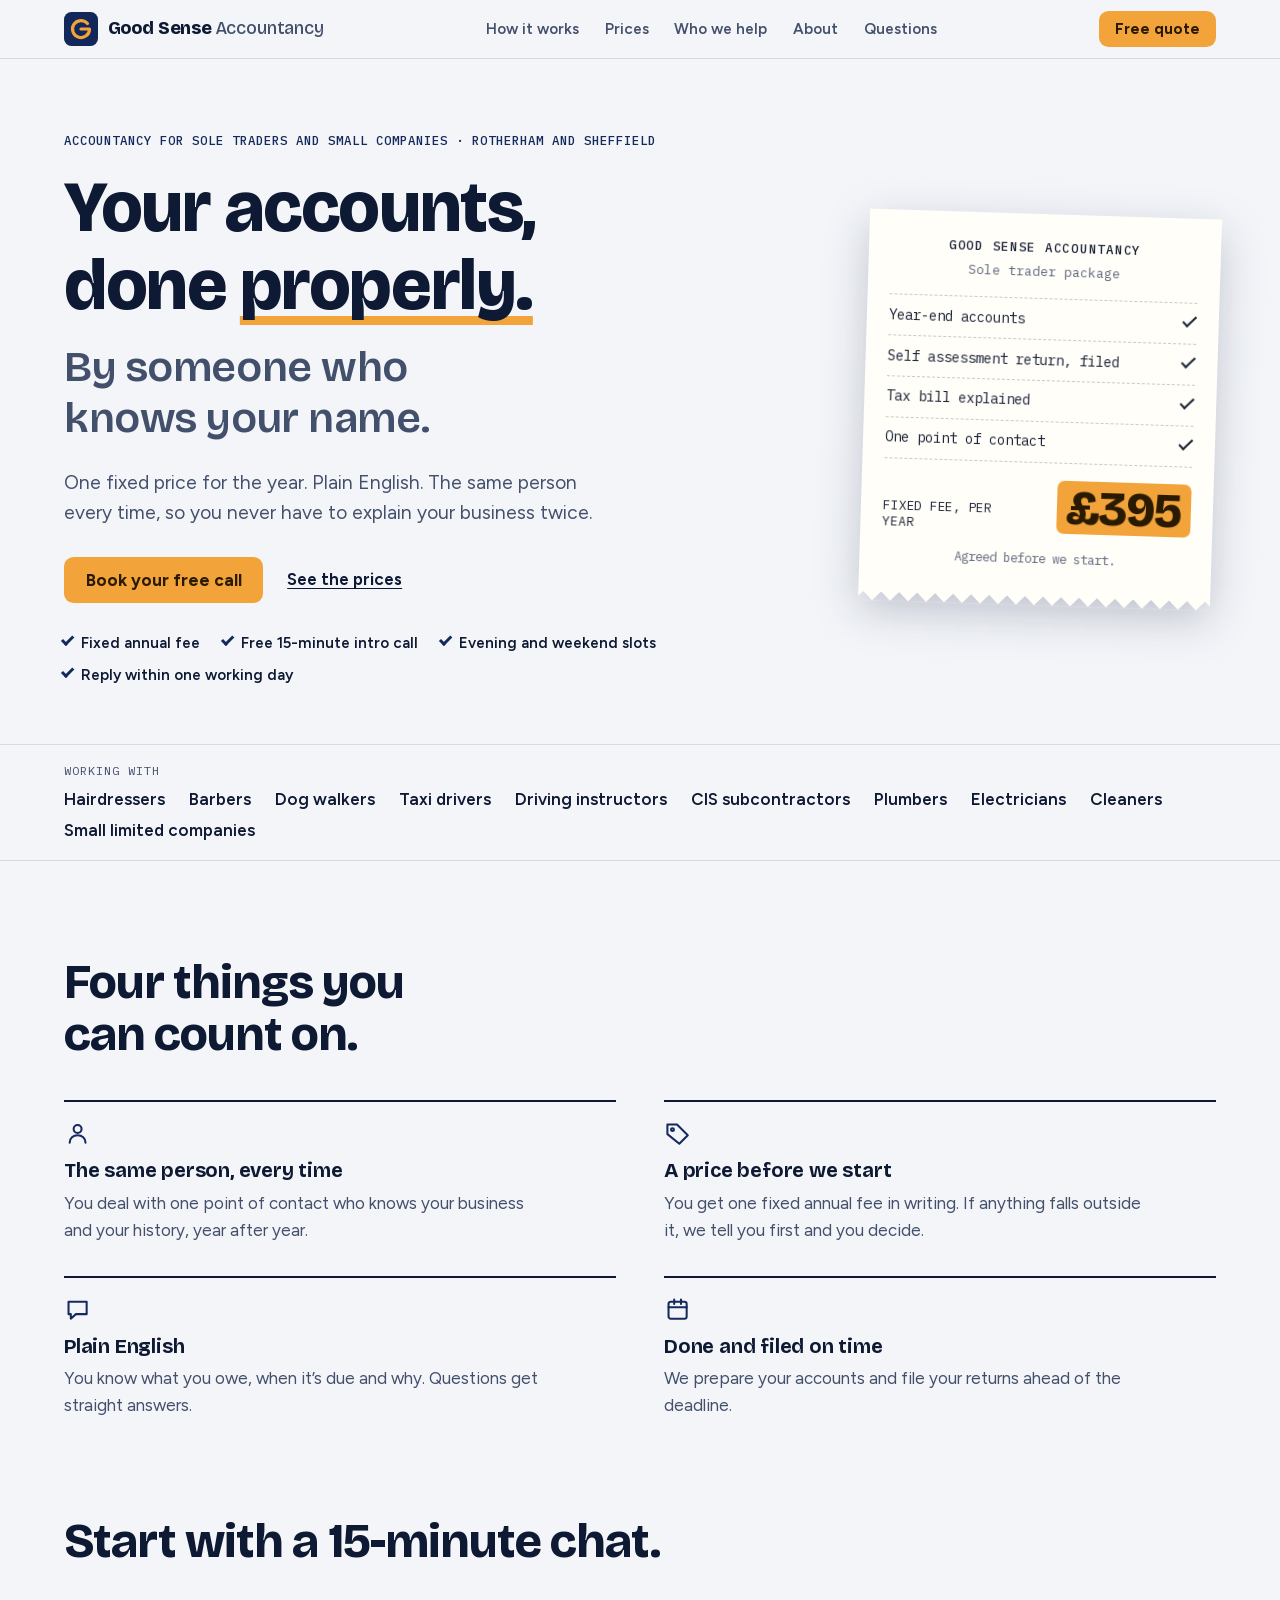
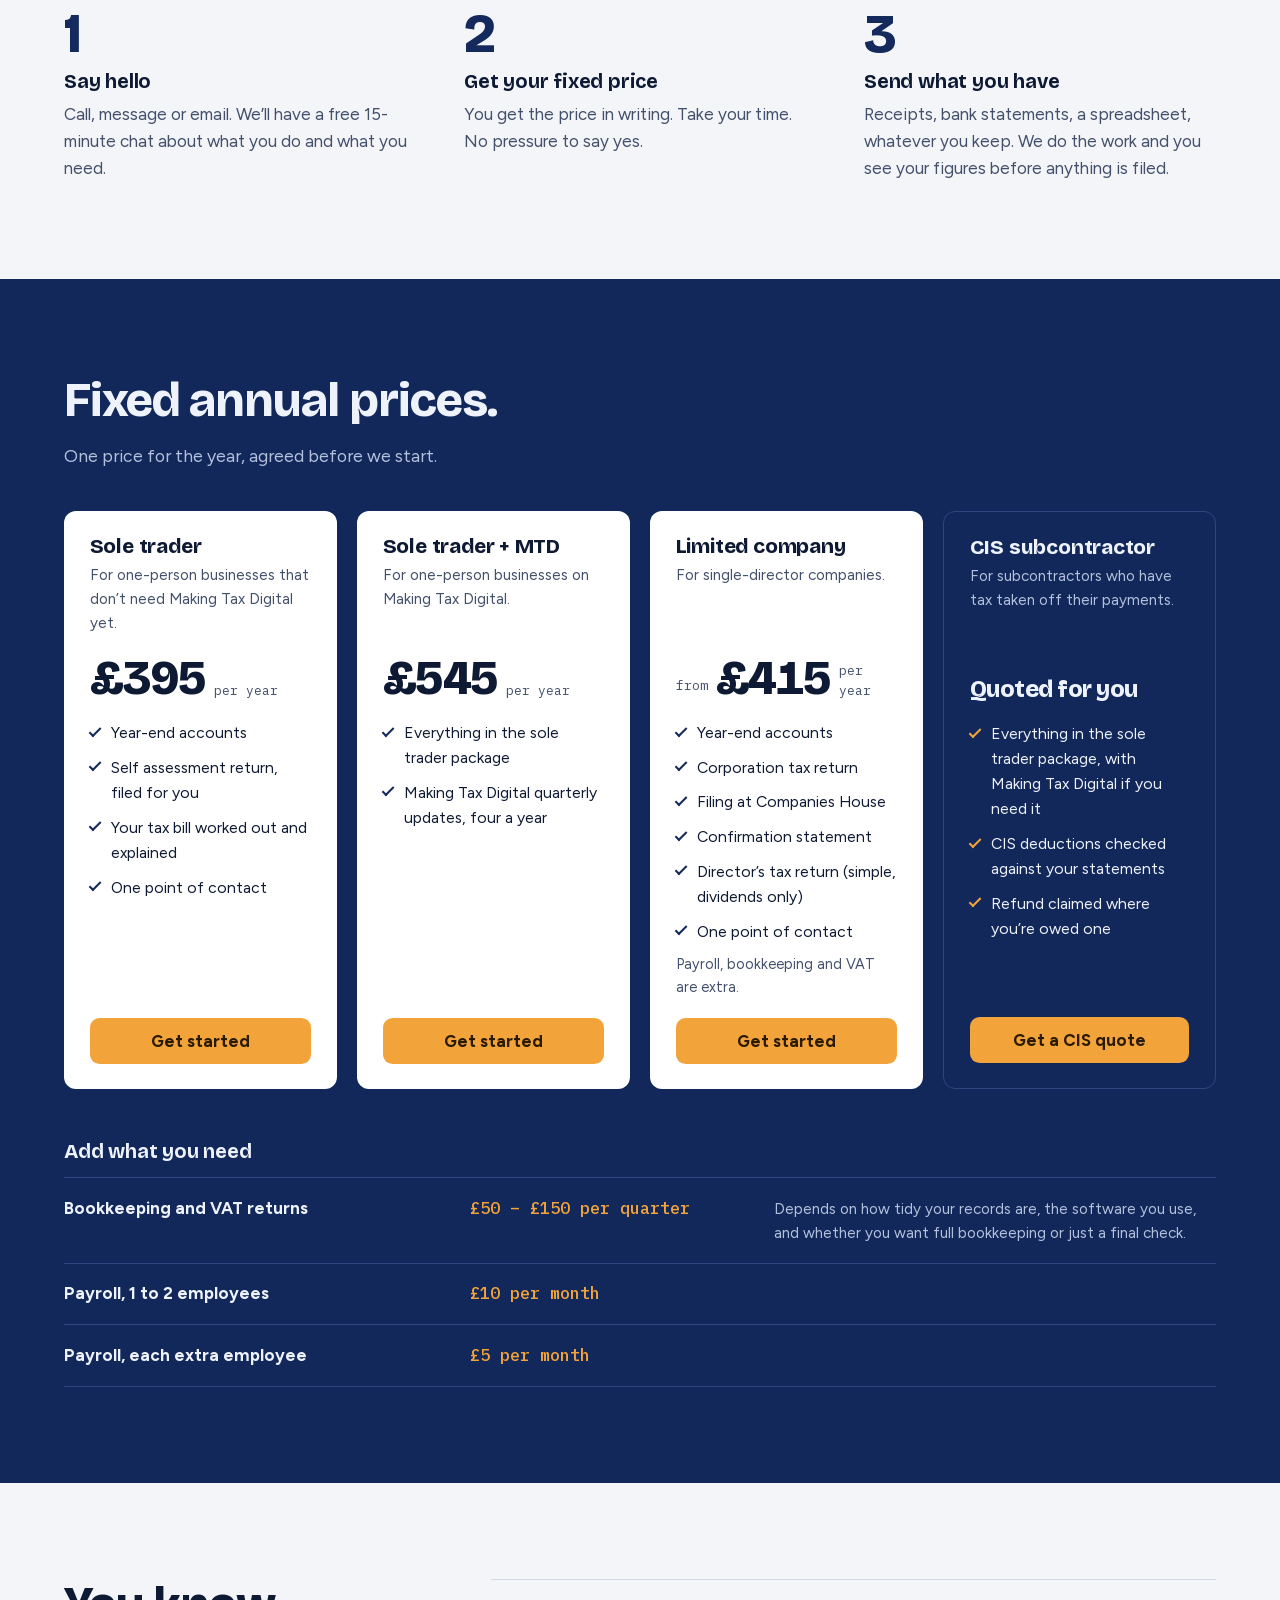
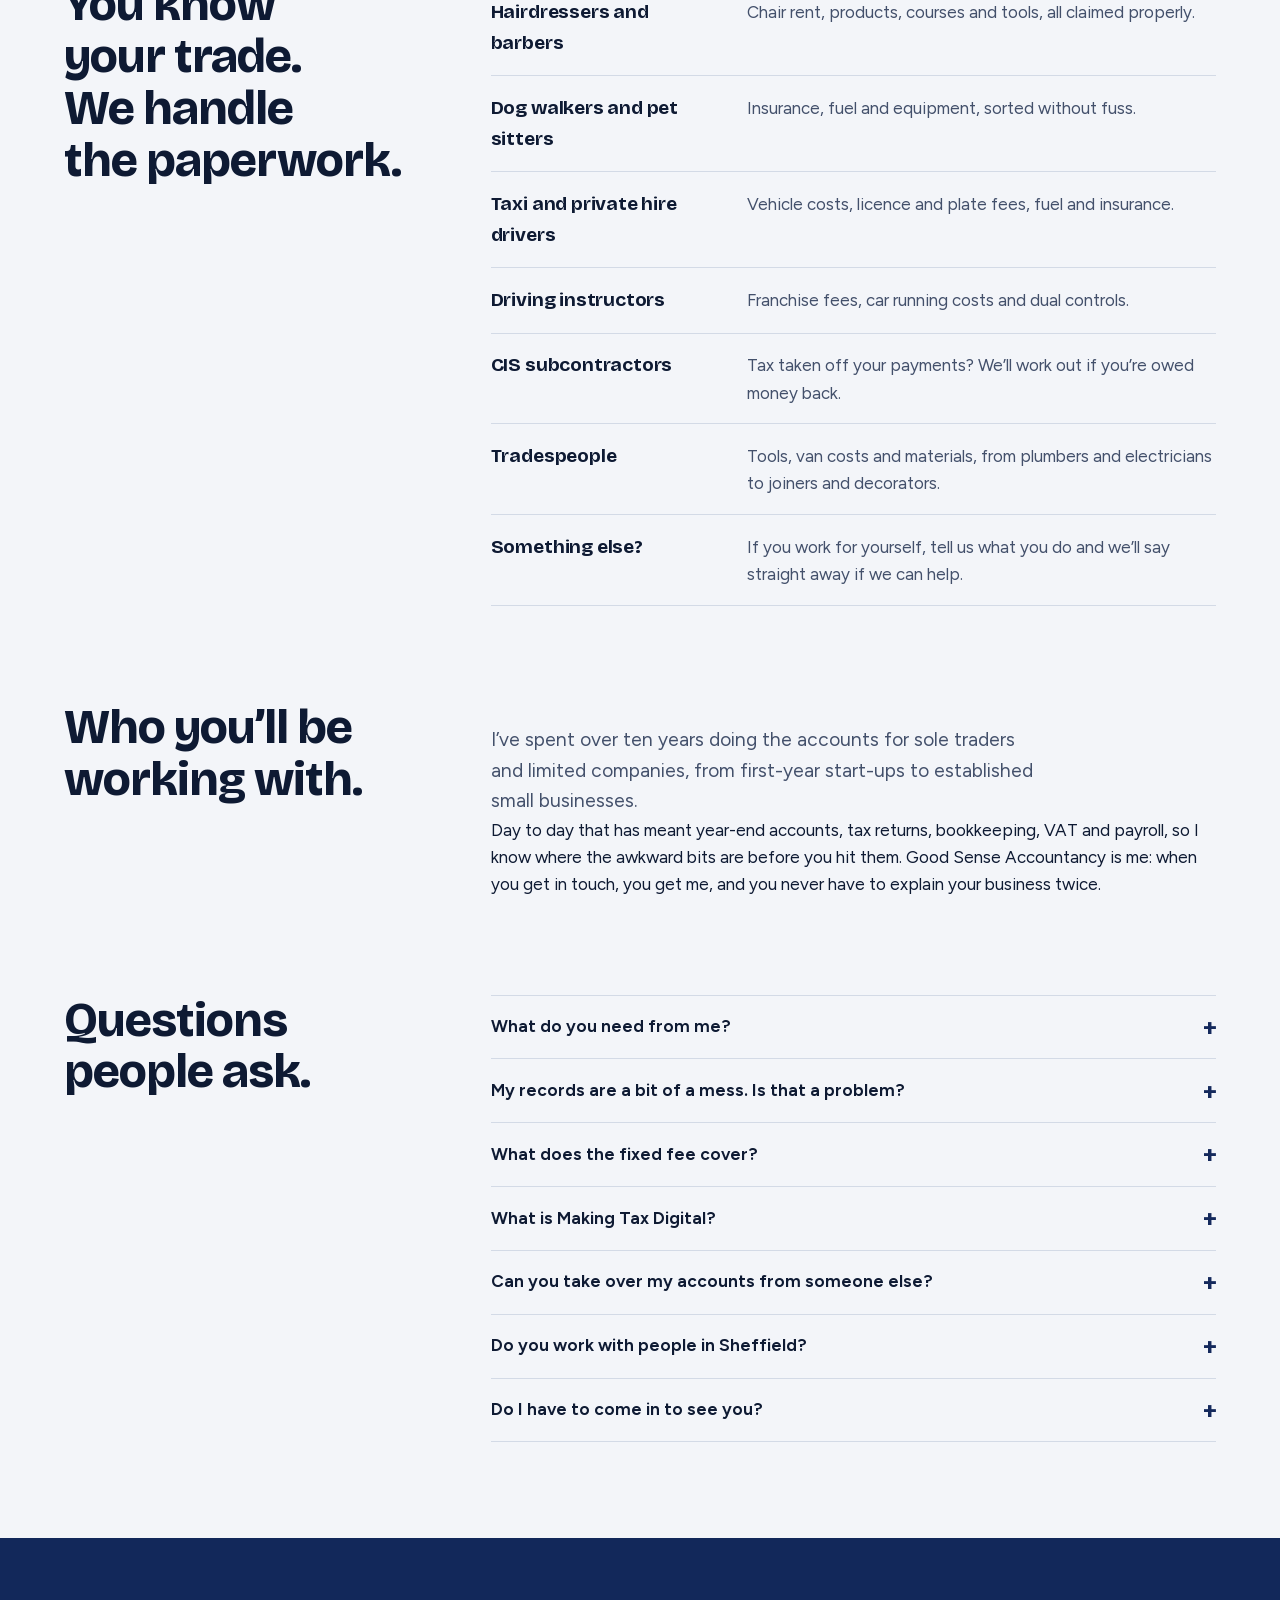
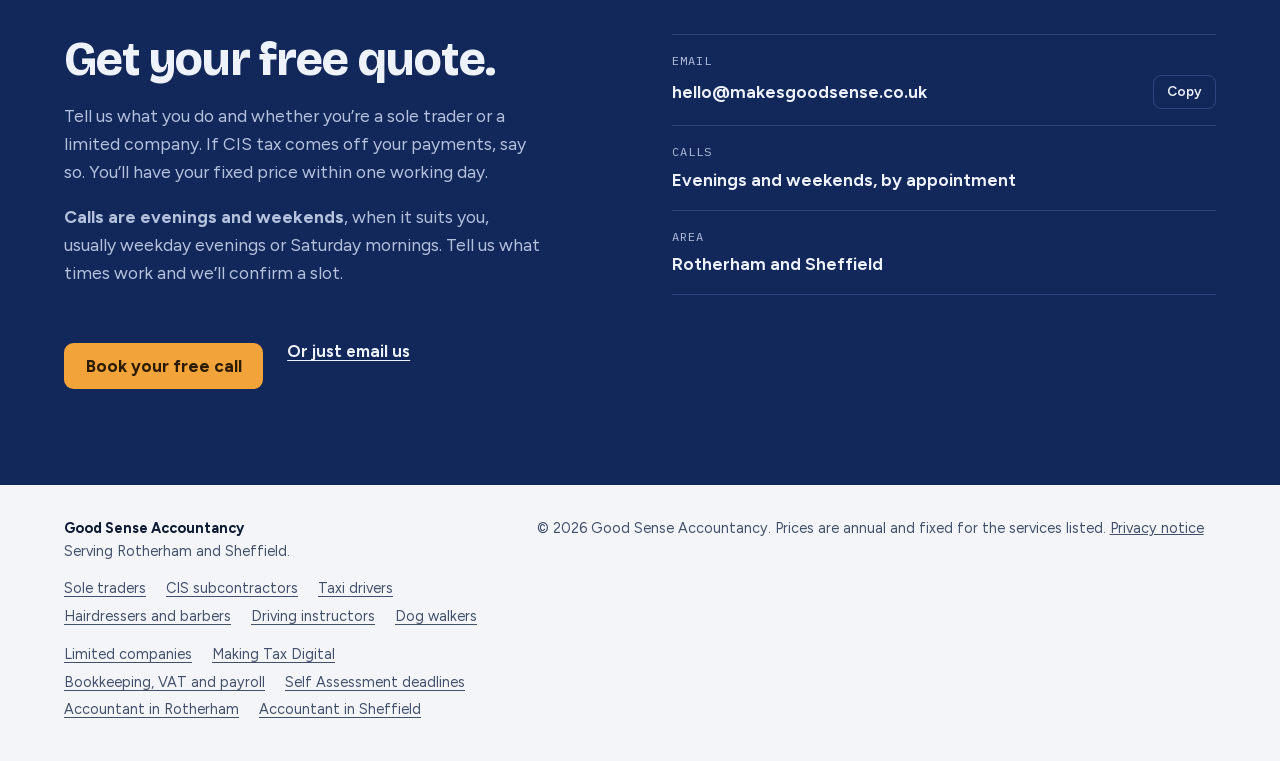
==== index.html @ 2758d502 "Add booking call to-action and marketing plan Co-Authored-By: Claude Sonnet 5.5 <noreply@anthropic.c" ====
<!doctype html>
<html lang="en-GB">
<head>
<meta charset="utf-8">
<meta name="viewport" content="width=device-width, initial-scale=1">
<title>Good Sense Accountancy | Accountants in Rotherham and Sheffield</title>
<meta name="description" content="Fixed-price accounts and tax returns for sole traders, CIS subcontractors and small companies in Rotherham and Sheffield. Sole trader from £395 a year.">
<link rel="canonical" href="https://makesgoodsense.co.uk/">
<meta property="og:type" content="website">
<meta property="og:locale" content="en_GB">
<meta property="og:site_name" content="Good Sense Accountancy">
<meta property="og:title" content="Good Sense Accountancy | Accountants in Rotherham and Sheffield">
<meta property="og:description" content="Fixed-price accounts and tax returns for sole traders, CIS subcontractors and small companies in Rotherham and Sheffield. Sole trader from £395 a year.">
<meta property="og:url" content="https://makesgoodsense.co.uk/">
<meta property="og:image" content="https://makesgoodsense.co.uk/og.png">
<meta property="og:image:width" content="1200">
<meta property="og:image:height" content="630">
<meta property="og:image:alt" content="Good Sense Accountancy, fixed-price accountants in Rotherham and Sheffield">
<meta name="twitter:card" content="summary_large_image">
<meta name="twitter:title" content="Good Sense Accountancy | Accountants in Rotherham and Sheffield">
<meta name="twitter:description" content="Fixed-price accounts and tax returns for sole traders, CIS subcontractors and small companies in Rotherham and Sheffield. Sole trader from £395 a year.">
<meta name="twitter:image" content="https://makesgoodsense.co.uk/og.png">
<link rel="icon" href="data:image/svg+xml,%3Csvg xmlns='http://www.w3.org/2000/svg' viewBox='0 0 32 32'%3E%3Crect width='32' height='32' rx='7' fill='%2312285A'/%3E%3Cpath d='M22.1 10.9A8 8 0 1 0 24 16H16' fill='none' stroke='%23F2A33A' stroke-width='3' stroke-linecap='round' stroke-linejoin='round'/%3E%3C/svg%3E">
<script type="application/ld+json">
{"@context": "https://schema.org", "@type": "AccountingService", "@id": "https://makesgoodsense.co.uk/#business", "name": "Good Sense Accountancy", "url": "https://makesgoodsense.co.uk/", "email": "hello@makesgoodsense.co.uk", "image": "https://makesgoodsense.co.uk/og.png", "priceRange": "From £395 a year", "description": "Fixed-price accounts and tax returns for sole traders, CIS subcontractors and small limited companies.", "address": {"@type": "PostalAddress", "addressLocality": "Rotherham", "addressRegion": "South Yorkshire", "addressCountry": "GB"}, "areaServed": [{"@type": "City", "name": "Rotherham"}, {"@type": "City", "name": "Sheffield"}, {"@type": "AdministrativeArea", "name": "South Yorkshire"}], "logo": "https://makesgoodsense.co.uk/og.png", "knowsAbout": ["Self assessment", "Sole trader accounts", "Construction Industry Scheme", "Making Tax Digital", "Limited company accounts", "VAT returns", "Payroll"], "hasOfferCatalog": {"@type": "OfferCatalog", "name": "Fixed annual prices", "itemListElement": [{"@type": "Offer", "name": "Sole trader accounts and tax return", "price": "395", "priceCurrency": "GBP", "priceSpecification": {"@type": "UnitPriceSpecification", "price": "395", "priceCurrency": "GBP", "unitText": "YEAR"}}, {"@type": "Offer", "name": "Sole trader with Making Tax Digital", "price": "545", "priceCurrency": "GBP", "priceSpecification": {"@type": "UnitPriceSpecification", "price": "545", "priceCurrency": "GBP", "unitText": "YEAR"}}, {"@type": "Offer", "name": "Limited company accounts (from)", "price": "415", "priceCurrency": "GBP", "priceSpecification": {"@type": "UnitPriceSpecification", "price": "415", "priceCurrency": "GBP", "unitText": "YEAR"}}]}}
</script>
<script type="application/ld+json">
{"@context": "https://schema.org", "@type": "WebSite", "@id": "https://makesgoodsense.co.uk/#website", "url": "https://makesgoodsense.co.uk/", "name": "Good Sense Accountancy", "inLanguage": "en-GB", "publisher": {"@id": "https://makesgoodsense.co.uk/#business"}}
</script>
<script type="application/ld+json">
{"@context": "https://schema.org", "@type": "FAQPage", "mainEntity": [{"@type": "Question", "name": "What do you need from me?", "acceptedAnswer": {"@type": "Answer", "text": "Your bank statements, your sales records (invoices, takings or a spreadsheet) and your receipts. If you’ve had accounts done before, last year’s figures help. Not sure what counts? Ask and we’ll tell you."}}, {"@type": "Question", "name": "My records are a bit of a mess. Is that a problem?", "acceptedAnswer": {"@type": "Answer", "text": "Tell us up front and we’ll say what’s needed. If tidying up goes beyond your fixed fee, we agree the cost with you before we start."}}, {"@type": "Question", "name": "What does the fixed fee cover?", "acceptedAnswer": {"@type": "Answer", "text": "Everything listed in your package. If you want something extra, such as bookkeeping, VAT returns or payroll, we quote it separately and you say yes or no first."}}, {"@type": "Question", "name": "What is Making Tax Digital?", "acceptedAnswer": {"@type": "Answer", "text": "It means sending HMRC short updates every quarter instead of one return a year. It applies to self-employed and rental income over £50,000 from April 2026, over £30,000 from April 2027 and over £20,000 from April 2028. If it applies to you, choose the sole trader + MTD package. Not sure? Ask and we’ll check."}}, {"@type": "Question", "name": "Can you take over my accounts from someone else?", "acceptedAnswer": {"@type": "Answer", "text": "Yes. We’ll tell you what we need to pick up where things were left."}}, {"@type": "Question", "name": "Do you work with people in Sheffield?", "acceptedAnswer": {"@type": "Answer", "text": "Yes. We’re based in Rotherham and work with clients in Sheffield and across South Yorkshire. Most things are done by phone, WhatsApp or email, so where you live makes no difference to the price."}}, {"@type": "Question", "name": "Do I have to come in to see you?", "acceptedAnswer": {"@type": "Answer", "text": "No. Most things can be done by phone, WhatsApp or email. If you’d rather meet in person, just ask."}}]}
</script>
<link rel="preload" href="fonts/bricolage-grotesque.woff" as="font" type="font/woff" crossorigin>
<link rel="preload" href="fonts/figtree.woff" as="font" type="font/woff" crossorigin>
<link rel="stylesheet" href="styles.css">
</head>
<body>
<header class="site-head">
  <div class="wrap site-head__in">
    <a class="brand" href="#top" aria-label="Good Sense Accountancy, back to top">
      <svg width="34" height="34" viewBox="0 0 32 32" aria-hidden="true"><rect class="logo-bg" width="32" height="32" rx="7"/><path class="logo-g" d="M22.1 10.9A8 8 0 1 0 24 16H16"/></svg>
      <b>Good Sense <span>Accountancy</span></b>
    </a>
    <nav class="nav" aria-label="Main">
      <a href="#how">How it works</a>
      <a href="#prices">Prices</a>
      <a href="#who">Who we help</a>
      <a href="#about">About</a>
      <a href="#faq">Questions</a>
    </nav>
    <a class="btn btn--sm" href="#quote">Free quote</a>
  </div>
</header>

<main id="top">
  <section class="wrap hero">
    <div>
      <p class="eyebrow">Accountancy for sole traders and small companies &middot; Rotherham and Sheffield</p>
      <h1>Your accounts, done <span class="hl">properly.</span> <span class="sub">By someone who knows your name.</span></h1>
      <p class="lede">One fixed price for the year. Plain English. The same person every time, so you never have to explain your business twice.</p>
      <div class="cta-row">
        <a class="btn" href="#quote">Book your free call</a>
        <a class="btn-link" href="#prices">See the prices</a>
      </div>
      <ul class="proof">
        <li>Fixed annual fee</li>
        <li>Free 15-minute intro call</li>
        <li>Evening and weekend slots</li>
        <li>Reply within one working day</li>
      </ul>
    </div>

    <aside class="receipt-wrap" aria-label="Example: the sole trader package">
      <div class="receipt">
        <p class="receipt__brand">Good Sense Accountancy</p>
        <p class="receipt__kind">Sole trader package</p>
        <ul class="receipt__lines">
          <li><span>Year-end accounts</span><i class="tick" aria-hidden="true"></i></li>
          <li><span>Self assessment return, filed</span><i class="tick" aria-hidden="true"></i></li>
          <li><span>Tax bill explained</span><i class="tick" aria-hidden="true"></i></li>
          <li><span>One point of contact</span><i class="tick" aria-hidden="true"></i></li>
        </ul>
        <div class="receipt__total"><span>Fixed fee, per year</span><strong>&pound;395</strong></div>
        <p class="receipt__foot">Agreed before we start.</p>
      </div>
    </aside>
  </section>

  <div class="trades">
    <div class="wrap trades__in">
      <span class="trades__label">Working with</span>
      <ul>
        <li><a href="hairdresser-barber-accountant.html">Hairdressers</a></li>
        <li><a href="hairdresser-barber-accountant.html">Barbers</a></li>
        <li><a href="dog-walker-accountant.html">Dog walkers</a></li>
        <li><a href="taxi-driver-accountant.html">Taxi drivers</a></li>
        <li><a href="driving-instructor-accountant.html">Driving instructors</a></li>
        <li><a href="cis-accountant.html">CIS subcontractors</a></li>
        <li><a href="cis-accountant.html">Plumbers</a></li>
        <li><a href="cis-accountant.html">Electricians</a></li>
        <li><a href="sole-trader-accountant.html">Cleaners</a></li>
        <li>Small limited companies</li>
      </ul>
    </div>
  </div>

  <section class="sec wrap" id="why">
    <div class="sec__head"><h2>Four things you can count on.</h2></div>
    <div class="benefits">
      <article class="benefit">
        <svg viewBox="0 0 24 24" aria-hidden="true"><circle cx="12" cy="8" r="3.5"/><path d="M5 20c0-3.9 3.1-6.5 7-6.5s7 2.6 7 6.5"/></svg>
        <h3>The same person, every time</h3>
        <p>You deal with one point of contact who knows your business and your history, year after year.</p>
      </article>
      <article class="benefit">
        <svg viewBox="0 0 24 24" aria-hidden="true"><path d="M3 12.5V4h8.5L21 13.5 13.5 21 3 12.5z"/><circle cx="7.5" cy="8.5" r="1.3"/></svg>
        <h3>A price before we start</h3>
        <p>You get one fixed annual fee in writing. If anything falls outside it, we tell you first and you decide.</p>
      </article>
      <article class="benefit">
        <svg viewBox="0 0 24 24" aria-hidden="true"><path d="M4 5h16v11h-9.5L6 20v-4H4z"/></svg>
        <h3>Plain English</h3>
        <p>You know what you owe, when it&rsquo;s due and why. Questions get straight answers.</p>
      </article>
      <article class="benefit">
        <svg viewBox="0 0 24 24" aria-hidden="true"><rect x="4" y="5" width="16" height="15" rx="2"/><path d="M4 10h16M9 3v4M15 3v4"/></svg>
        <h3>Done and filed on time</h3>
        <p>We prepare your accounts and file your returns ahead of the deadline.</p>
      </article>
    </div>
  </section>

  <section class="sec sec--tight wrap" id="how">
    <div class="sec__head"><h2>Start with a 15-minute chat.</h2></div>
    <ol class="steps">
      <li class="step">
        <span class="step__n">1</span>
        <h3>Say hello</h3>
        <p>Call, message or email. We&rsquo;ll have a free 15-minute chat about what you do and what you need.</p>
      </li>
      <li class="step">
        <span class="step__n">2</span>
        <h3>Get your fixed price</h3>
        <p>You get the price in writing. Take your time. No pressure to say yes.</p>
      </li>
      <li class="step">
        <span class="step__n">3</span>
        <h3>Send what you have</h3>
        <p>Receipts, bank statements, a spreadsheet, whatever you keep. We do the work and you see your figures before anything is filed.</p>
      </li>
    </ol>
  </section>

  <section class="band" id="prices">
    <div class="sec wrap">
      <div class="sec__head">
        <h2>Fixed annual prices.</h2>
        <p>One price for the year, agreed before we start.</p>
      </div>
      <div class="plans">
        <article class="plan">
          <div class="plan__head">
            <h3 class="plan__name">Sole trader</h3>
            <p class="plan__who">For one-person businesses that don&rsquo;t need Making Tax Digital yet.</p>
          </div>
          <p class="plan__price"><span class="plan__amt">&pound;395</span><span class="plan__per">per year</span></p>
          <ul class="plan__list">
            <li>Year-end accounts</li>
            <li>Self assessment return, filed for you</li>
            <li>Your tax bill worked out and explained</li>
            <li>One point of contact</li>
          </ul>
          <a class="btn" href="#quote">Get started</a>
        </article>

        <article class="plan">
          <div class="plan__head">
            <h3 class="plan__name">Sole trader + MTD</h3>
            <p class="plan__who">For one-person businesses on Making Tax Digital.</p>
          </div>
          <p class="plan__price"><span class="plan__amt">&pound;545</span><span class="plan__per">per year</span></p>
          <ul class="plan__list">
            <li>Everything in the sole trader package</li>
            <li>Making Tax Digital quarterly updates, four a year</li>
          </ul>
          <a class="btn" href="#quote">Get started</a>
        </article>

        <article class="plan">
          <div class="plan__head">
            <h3 class="plan__name">Limited company</h3>
            <p class="plan__who">For single-director companies.</p>
          </div>
          <p class="plan__price"><span class="plan__from">from</span><span class="plan__amt">&pound;415</span><span class="plan__per">per year</span></p>
          <ul class="plan__list">
            <li>Year-end accounts</li>
            <li>Corporation tax return</li>
            <li>Filing at Companies House</li>
            <li>Confirmation statement</li>
            <li>Director&rsquo;s tax return (simple, dividends only)</li>
            <li>One point of contact</li>
            <li class="plan__extra">Payroll, bookkeeping and VAT are extra.</li>
          </ul>
          <a class="btn" href="#quote">Get started</a>
        </article>

        <article class="plan plan--quote">
          <div class="plan__head">
            <h3 class="plan__name">CIS subcontractor</h3>
            <p class="plan__who">For subcontractors who have tax taken off their payments.</p>
          </div>
          <p class="plan__price"><span class="plan__amt plan__amt--text">Quoted for you</span></p>
          <ul class="plan__list">
            <li>Everything in the sole trader package, with Making Tax Digital if you need it</li>
            <li>CIS deductions checked against your statements</li>
            <li>Refund claimed where you&rsquo;re owed one</li>
          </ul>
          <a class="btn" href="#quote">Get a CIS quote</a>
        </article>
      </div>

      <div class="addons">
        <h3>Add what you need</h3>
        <ul class="rows">
          <li class="row row--addon">
            <span class="row__name">Bookkeeping and VAT returns</span>
            <span class="row__price">&pound;50 &ndash; &pound;150 per quarter</span>
            <span class="row__note">Depends on how tidy your records are, the software you use, and whether you want full bookkeeping or just a final check.</span>
          </li>
          <li class="row row--addon">
            <span class="row__name">Payroll, 1 to 2 employees</span>
            <span class="row__price">&pound;10 per month</span>
          </li>
          <li class="row row--addon">
            <span class="row__name">Payroll, each extra employee</span>
            <span class="row__price">&pound;5 per month</span>
          </li>
        </ul>
      </div>
    </div>
  </section>

  <section class="sec wrap" id="who">
    <div class="split">
      <div class="sec__head"><h2>You know your trade. We handle the paperwork.</h2></div>
      <ul class="rows">
        <li class="row row--trade"><span class="row__name"><a href="hairdresser-barber-accountant.html">Hairdressers and barbers</a></span><span class="row__note">Chair rent, products, courses and tools, all claimed properly.</span></li>
        <li class="row row--trade"><span class="row__name"><a href="dog-walker-accountant.html">Dog walkers and pet sitters</a></span><span class="row__note">Insurance, fuel and equipment, sorted without fuss.</span></li>
        <li class="row row--trade"><span class="row__name"><a href="taxi-driver-accountant.html">Taxi and private hire drivers</a></span><span class="row__note">Vehicle costs, licence and plate fees, fuel and insurance.</span></li>
        <li class="row row--trade"><span class="row__name"><a href="driving-instructor-accountant.html">Driving instructors</a></span><span class="row__note">Franchise fees, car running costs and dual controls.</span></li>
        <li class="row row--trade"><span class="row__name"><a href="cis-accountant.html">CIS subcontractors</a></span><span class="row__note">Tax taken off your payments? We&rsquo;ll work out if you&rsquo;re owed money back.</span></li>
        <li class="row row--trade"><span class="row__name"><a href="cis-accountant.html">Tradespeople</a></span><span class="row__note">Tools, van costs and materials, from plumbers and electricians to joiners and decorators.</span></li>
        <li class="row row--trade"><span class="row__name">Something else?</span><span class="row__note">If you work for yourself, tell us what you do and we&rsquo;ll say straight away if we can help.</span></li>
      </ul>
    </div>
  </section>

  <section class="sec sec--tight wrap" id="about">
    <div class="split">
      <div class="sec__head"><h2>Who you&rsquo;ll be working with.</h2></div>
      <div>
        <p class="lede">I&rsquo;ve spent over ten years doing the accounts for sole traders and limited companies, from first-year start-ups to established small businesses.</p>
        <p>Day to day that has meant year-end accounts, tax returns, bookkeeping, VAT and payroll, so I know where the awkward bits are before you hit them. Good Sense Accountancy is me: when you get in touch, you get me, and you never have to explain your business twice.</p>
      </div>
    </div>
  </section>

  <section class="sec sec--tight wrap" id="faq">
    <div class="split">
      <div class="sec__head"><h2>Questions people ask.</h2></div>
      <div class="faq">
        <details>
          <summary>What do you need from me?</summary>
          <p>Your bank statements, your sales records (invoices, takings or a spreadsheet) and your receipts. If you&rsquo;ve had accounts done before, last year&rsquo;s figures help. Not sure what counts? Ask and we&rsquo;ll tell you.</p>
        </details>
        <details>
          <summary>My records are a bit of a mess. Is that a problem?</summary>
          <p>Tell us up front and we&rsquo;ll say what&rsquo;s needed. If tidying up goes beyond your fixed fee, we agree the cost with you before we start.</p>
        </details>
        <details>
          <summary>What does the fixed fee cover?</summary>
          <p>Everything listed in your package. If you want something extra, such as bookkeeping, VAT returns or payroll, we quote it separately and you say yes or no first.</p>
        </details>
        <details>
          <summary>What is Making Tax Digital?</summary>
          <p>It means sending HMRC short updates every quarter instead of one return a year. It applies to self-employed and rental income over &pound;50,000 from April 2026, over &pound;30,000 from April 2027 and over &pound;20,000 from April 2028. If it applies to you, choose the sole trader + MTD package. Not sure? Ask and we&rsquo;ll check.</p>
        </details>
        <details>
          <summary>Can you take over my accounts from someone else?</summary>
          <p>Yes. We&rsquo;ll tell you what we need to pick up where things were left.</p>
        </details>
        <details>
          <summary>Do you work with people in Sheffield?</summary>
          <p>Yes. We&rsquo;re based in Rotherham and work with clients in Sheffield and across South Yorkshire. Most things are done by phone, WhatsApp or email, so where you live makes no difference to the price.</p>
        </details>
        <details>
          <summary>Do I have to come in to see you?</summary>
          <p>No. Most things can be done by phone, WhatsApp or email. If you&rsquo;d rather meet in person, just ask.</p>
        </details>
      </div>
    </div>
  </section>

  <section class="band" id="quote">
    <div class="sec wrap contact">
      <div>
        <h2>Get your free quote.</h2>
        <p class="contact__lede">Tell us what you do and whether you&rsquo;re a sole trader or a limited company. If CIS tax comes off your payments, say so. You&rsquo;ll have your fixed price within one working day.</p>
        <p class="contact__lede"><strong>Calls are evenings and weekends</strong>, when it suits you, usually weekday evenings or Saturday mornings. Tell us what times work and we&rsquo;ll confirm a slot.</p>
        <div class="cta-row"><a class="btn" href="mailto:hello@makesgoodsense.co.uk?subject=Free%2015-minute%20call&body=Hi%2C%20I%27d%20like%20a%20free%2015-minute%20call.%0A%0AWhat%20I%20do%3A%0ASole%20trader%20or%20limited%20company%3A%0ABest%20evening%20or%20weekend%20times%3A%0A">Book your free call</a><a class="btn-link" href="mailto:hello@makesgoodsense.co.uk">Or just email us</a></div>
      </div>
      <ul class="contact__list">
        <li class="contact__row"><span class="contact__k">Email</span><span class="contact__v" id="email-text">hello@makesgoodsense.co.uk</span><button class="copy" id="copy-email" type="button">Copy</button></li>
        <li class="contact__row"><span class="contact__k">Calls</span><span class="contact__v">Evenings and weekends, by appointment</span></li>
        <li class="contact__row"><span class="contact__k">Area</span><span class="contact__v">Rotherham and Sheffield</span></li>
      </ul>
    </div>
  </section>
</main>

<footer class="foot">
  <div class="wrap foot__in">
    <div><p><strong>Good Sense Accountancy</strong><br>Serving Rotherham and Sheffield.</p>
    <ul class="foot__nav" aria-label="Accountants for">
      <li><a href="sole-trader-accountant.html">Sole traders</a></li>
      <li><a href="cis-accountant.html">CIS subcontractors</a></li>
      <li><a href="taxi-driver-accountant.html">Taxi drivers</a></li>
      <li><a href="hairdresser-barber-accountant.html">Hairdressers and barbers</a></li>
      <li><a href="driving-instructor-accountant.html">Driving instructors</a></li>
      <li><a href="dog-walker-accountant.html">Dog walkers</a></li>
    </ul>
    <ul class="foot__nav" aria-label="Areas">
      <li><a href="limited-company-accountant.html">Limited companies</a></li>
      <li><a href="making-tax-digital-accountant.html">Making Tax Digital</a></li>
      <li><a href="bookkeeping-vat-payroll.html">Bookkeeping, VAT and payroll</a></li>
      <li><a href="self-assessment-deadlines.html">Self Assessment deadlines</a></li>
      <li><a href="accountant-rotherham.html">Accountant in Rotherham</a></li>
      <li><a href="accountant-sheffield.html">Accountant in Sheffield</a></li>
    </ul></div>
    <p>&copy; 2026 Good Sense Accountancy. Prices are annual and fixed for the services listed. <a href="privacy.html">Privacy notice</a></p>
  </div>
</footer>

<script>
(function(){
  var btn=document.getElementById('copy-email');
  var txt=document.getElementById('email-text');
  if(!btn||!txt)return;
  function select(){
    try{
      var r=document.createRange();r.selectNodeContents(txt);
      var s=window.getSelection();s.removeAllRanges();s.addRange(r);
      btn.textContent='Selected';
    }catch(e){}
    setTimeout(function(){btn.textContent='Copy';},1800);
  }
  btn.addEventListener('click',function(){
    try{
      navigator.clipboard.writeText(txt.textContent.trim()).then(function(){
        btn.textContent='Copied';
        setTimeout(function(){btn.textContent='Copy';},1800);
      },select);
    }catch(e){select();}
  });
})();
</script>
</body>
</html>
---- styles.css ----
@font-face{font-family:"Bricolage Grotesque";src:url(fonts/bricolage-grotesque.woff) format("woff");font-weight:200 800;font-style:normal;font-display:swap}
@font-face{font-family:"Figtree";src:url(fonts/figtree.woff) format("woff");font-weight:300 900;font-style:normal;font-display:swap}
@font-face{font-family:"IBM Plex Mono";src:url(fonts/ibm-plex-mono-400.woff) format("woff");font-weight:400;font-style:normal;font-display:swap}
@font-face{font-family:"IBM Plex Mono";src:url(fonts/ibm-plex-mono-500.woff) format("woff");font-weight:500;font-style:normal;font-display:swap}
/* Layout: left-aligned landing page. Hero copy sits beside a printed-style quote receipt (the one bold object).
   Ruled ledger rows for add-ons and trades. Navy bands for prices and contact. */
:root{
  color-scheme:light;
  --bg:#F3F5F9;
  --surface:#FFFFFF;
  --ink:#0E1A33;
  --ink-soft:#43506B;
  --accent-text:#14295C;
  --line:#D3DAE6;
  --band:#12285A;
  --band-ink:#EEF2FB;
  --band-soft:#B4C1DD;
  --band-line:#2F4580;
  --amber:#F2A33A;
  --amber-hover:#F7B455;
  --amber-ink:#2A1A00;
  --paper:#FFFEF9;
  --paper-ink:#1B2236;
  --paper-soft:#5B6579;
  --paper-line:#CDC9BB;
  --focus:#1D58F0;
  --f-display:"Bricolage Grotesque","Avenir Next","Segoe UI",system-ui,sans-serif;
  --f-body:"Figtree",system-ui,-apple-system,"Segoe UI",Roboto,sans-serif;
  --f-mono:"IBM Plex Mono",ui-monospace,Menlo,Consolas,monospace;
  --radius:.75rem;
  --sec:clamp(3.5rem,8vw,6rem);
}
@media (prefers-color-scheme:dark){
  :root:not([data-theme="light"]){
    --bg:#0A1226;--surface:#111B36;--ink:#EAF0FB;--ink-soft:#A9B6D0;--accent-text:#A9C0FF;
    --line:#26365C;--band:#15306E;--band-line:#34509A;--focus:#9DB8FF;color-scheme:dark;
  }
}
:root[data-theme="dark"]{
  --bg:#0A1226;--surface:#111B36;--ink:#EAF0FB;--ink-soft:#A9B6D0;--accent-text:#A9C0FF;
  --line:#26365C;--band:#15306E;--band-line:#34509A;--focus:#9DB8FF;color-scheme:dark;
}

*,*::before,*::after{box-sizing:border-box}
html{scroll-behavior:smooth}
body{margin:0;background:var(--bg);color:var(--ink);font-family:var(--f-body);font-size:1.0625rem;line-height:1.6;-webkit-text-size-adjust:100%}
h1,h2,h3{font-family:var(--f-display);line-height:1.08;letter-spacing:-.02em;text-wrap:balance;margin:0}
h1{font-size:clamp(2.5rem,6.2vw,4.5rem);font-weight:800}
h2{font-size:clamp(1.9rem,4.2vw,3rem);font-weight:750}
h3{font-size:1.25rem;font-weight:700;letter-spacing:-.01em}
p{margin:0}
a{color:inherit}
:focus-visible{outline:3px solid var(--focus);outline-offset:3px;border-radius:4px}
section[id]{scroll-margin-top:4.5rem}
.wrap{width:min(100% - 2rem,72rem);margin-inline:auto}
.sec{padding-block:var(--sec)}
.sec--tight{padding-top:0}
.sec__head{max-width:40rem;margin-bottom:2.5rem}
.sec__head p{color:var(--ink-soft);margin-top:1rem;font-size:1.1rem}

/* Header */
.site-head{position:sticky;top:env(safe-area-inset-top,0px);z-index:10;background:var(--bg);border-bottom:1px solid var(--line)}
.site-head__in{display:flex;align-items:center;justify-content:space-between;gap:1rem;padding-block:.7rem}
.brand{display:flex;align-items:center;gap:.6rem;text-decoration:none;font-family:var(--f-display);font-size:1.12rem;letter-spacing:-.01em;min-width:0}
.brand b{font-weight:800;line-height:1.1}
.brand b span{font-weight:500;color:var(--ink-soft)}
.logo-bg{fill:var(--band)}
.logo-g{fill:none;stroke:var(--amber);stroke-width:3;stroke-linecap:round;stroke-linejoin:round}
.nav{display:none;gap:1.6rem;font-weight:600;font-size:.95rem}
.nav a{text-decoration:none;color:var(--ink-soft)}
.nav a:hover{color:var(--ink)}
@media(min-width:860px){.nav{display:flex}}

/* Buttons */
.btn{display:inline-flex;align-items:center;justify-content:center;gap:.5rem;padding:.8rem 1.35rem;border:0;border-radius:.6rem;background:var(--amber);color:var(--amber-ink);font:inherit;font-weight:700;line-height:1.2;text-decoration:none;cursor:pointer;transition:background .15s}
.btn:hover{background:var(--amber-hover)}
.btn--sm{padding:.55rem 1rem;font-size:.95rem;flex:none}
.btn-link{font-weight:650;text-underline-offset:.2em}

/* Hero */
.hero{display:grid;grid-template-columns:minmax(0,1fr);gap:2.75rem;align-items:center;padding-block:clamp(2.5rem,6vw,4.5rem) clamp(2.25rem,5vw,3.5rem)}
@media(min-width:900px){.hero{grid-template-columns:minmax(0,1.2fr) minmax(0,.8fr);gap:4rem}}
.eyebrow{font-family:var(--f-mono);font-size:.78rem;font-weight:500;letter-spacing:.08em;text-transform:uppercase;color:var(--accent-text);margin-bottom:1.1rem}
.hero h1 .hl{text-decoration:underline;text-decoration-color:var(--amber);text-decoration-thickness:.12em;text-underline-offset:.1em;text-decoration-skip-ink:none}
.hero h1 .sub{display:block;margin-top:.4em;font-size:.6em;font-weight:600;letter-spacing:-.01em;line-height:1.2;color:var(--ink-soft)}
.lede{max-width:34rem;margin-top:1.4rem;font-size:1.2rem;color:var(--ink-soft)}
.cta-row{display:flex;flex-wrap:wrap;align-items:center;gap:.75rem 1.5rem;margin-top:1.75rem}
.proof{list-style:none;margin:1.75rem 0 0;padding:0;display:flex;flex-wrap:wrap;gap:.5rem 1.5rem;font-size:.95rem;font-weight:600}
.proof li::before{content:"";display:inline-block;width:.42rem;height:.78rem;margin-right:.65rem;border:solid var(--accent-text);border-width:0 3px 3px 0;transform:rotate(45deg) translate(-2px,-2px)}

/* Quote receipt */
.receipt-wrap{justify-self:center;width:min(100%,22rem);filter:drop-shadow(0 14px 22px rgba(10,20,50,.22))}
@media(min-width:900px){.receipt-wrap{justify-self:end;transform:rotate(1.8deg)}}
.receipt{padding:1.5rem 1.4rem 2.3rem;background:var(--paper);color:var(--paper-ink);font-family:var(--f-mono);
  -webkit-mask:conic-gradient(from -45deg at bottom,#0000,#000 1deg 89deg,#0000 90deg) 50%/18px 100%;
  mask:conic-gradient(from -45deg at bottom,#0000,#000 1deg 89deg,#0000 90deg) 50%/18px 100%}
.receipt__brand{text-align:center;font-size:.78rem;font-weight:500;letter-spacing:.14em;text-transform:uppercase}
.receipt__kind{margin-top:.25rem;padding-bottom:1rem;border-bottom:1px dashed var(--paper-line);text-align:center;font-size:.8rem;color:var(--paper-soft)}
.receipt__lines{list-style:none;margin:0;padding:0}
.receipt__lines li{display:flex;justify-content:space-between;align-items:baseline;gap:1rem;padding:.65rem 0;border-bottom:1px dashed var(--paper-line);font-size:.88rem;line-height:1.35}
.tick{flex:none;width:.45rem;height:.85rem;margin-right:.25rem;border:solid var(--paper-ink);border-width:0 2px 2px 0;transform:rotate(45deg) translateY(-2px)}
.receipt__total{display:flex;align-items:flex-end;justify-content:space-between;gap:1rem;padding-top:1.1rem}
.receipt__total span{max-width:7rem;font-size:.78rem;letter-spacing:.06em;text-transform:uppercase;line-height:1.3}
.receipt__total strong{padding:.05em .18em;border-radius:.15em;background:var(--amber);color:var(--amber-ink);font-family:var(--f-display);font-size:3rem;font-weight:800;line-height:1;letter-spacing:-.03em;font-variant-numeric:tabular-nums}
.receipt__foot{margin-top:1rem;text-align:center;font-size:.78rem;color:var(--paper-soft)}

/* Trade strip */
.trades{border-block:1px solid var(--line);padding-block:1rem}
.trades__in{display:flex;flex-wrap:wrap;align-items:baseline;gap:.4rem 1.25rem}
.trades__label{font-family:var(--f-mono);font-size:.75rem;letter-spacing:.08em;text-transform:uppercase;color:var(--ink-soft)}
.trades ul{list-style:none;margin:0;padding:0;display:flex;flex-wrap:wrap;gap:.2rem 1.5rem;font-weight:600}

/* Benefits */
.benefits{display:grid;grid-template-columns:minmax(0,1fr);gap:2rem 3rem}
@media(min-width:720px){.benefits{grid-template-columns:repeat(2,minmax(0,1fr))}}
.benefit{border-top:2px solid var(--ink);padding-top:1.1rem}
.benefit svg{display:block;width:1.7rem;height:1.7rem;margin-bottom:.8rem;fill:none;stroke:var(--accent-text);stroke-width:1.8;stroke-linecap:round;stroke-linejoin:round}
.benefit p{max-width:30rem;margin-top:.5rem;color:var(--ink-soft)}

/* Steps */
.steps{list-style:none;margin:0;padding:0;display:grid;grid-template-columns:minmax(0,1fr);gap:2rem}
@media(min-width:800px){.steps{grid-template-columns:repeat(3,minmax(0,1fr));gap:3rem}}
.step__n{display:block;margin-bottom:.6rem;font-family:var(--f-display);font-size:3.4rem;font-weight:800;line-height:1;letter-spacing:-.04em;color:var(--accent-text)}
.step p{margin-top:.5rem;color:var(--ink-soft)}

/* Bands */
.band{background:var(--band);color:var(--band-ink)}
.band .sec__head p{color:var(--band-soft)}

/* Plans */
.plans{display:grid;grid-template-columns:minmax(0,1fr);gap:1.25rem}
@media(min-width:700px){.plans{grid-template-columns:repeat(2,minmax(0,1fr))}}
@media(min-width:1100px){.plans{grid-template-columns:repeat(4,minmax(0,1fr))}}
.plan{display:flex;flex-direction:column;gap:1.15rem;padding:1.6rem;border-radius:var(--radius);background:var(--surface);color:var(--ink)}
@media(min-width:700px){.plan__head{min-height:3.7rem}}
@media(min-width:1100px){.plan__head{min-height:6.2rem}}
.plan__name{font-family:var(--f-display);font-size:1.3rem;font-weight:750;letter-spacing:-.01em}
.plan__who{margin-top:.25rem;font-size:.95rem;color:var(--ink-soft)}
.plan__price{display:flex;align-items:flex-end;gap:.5rem;min-height:3rem}
.plan__amt{font-family:var(--f-display);font-size:3rem;font-weight:800;line-height:1;letter-spacing:-.03em;font-variant-numeric:tabular-nums}
.plan__amt--text{font-size:1.5rem;line-height:1.1;letter-spacing:-.02em}
.plan__per{font-family:var(--f-mono);font-size:.8rem;color:var(--ink-soft)}
.plan__list{list-style:none;margin:0;padding:0;display:grid;gap:.6rem;font-size:.98rem}
.plan__list li{display:flex;gap:.8rem}
.plan__list li::before{content:"";flex:none;width:.4rem;height:.75rem;margin:.28rem 0 0 .15rem;border:solid var(--accent-text);border-width:0 2px 2px 0;transform:rotate(45deg)}
.plan .btn{margin-top:auto}
.plan--quote{background:transparent;color:var(--band-ink);border:1.5px solid var(--band-line)}
.plan--quote .plan__who,.plan--quote .plan__per{color:var(--band-soft)}
.plan--quote .plan__list li::before{border-color:var(--amber)}

/* Ledger rows (add-ons, trades) */
.rows{--rule:var(--line);list-style:none;margin:0;padding:0}
.band .rows{--rule:var(--band-line)}
.row{display:grid;grid-template-columns:minmax(0,1fr);gap:.25rem 2rem;padding-block:1.05rem;border-top:1px solid var(--rule)}
.row:last-child{border-bottom:1px solid var(--rule)}
.row__name{font-weight:700}
.row--addon .row__price{font-family:var(--f-mono);font-weight:500;font-variant-numeric:tabular-nums;color:var(--amber)}
.row--addon .row__note{font-size:.95rem;color:var(--band-soft)}
.row--trade .row__name{font-family:var(--f-display);font-size:1.2rem;font-weight:700;letter-spacing:-.01em}
.row--trade .row__note{color:var(--ink-soft)}
@media(min-width:760px){
  .row--addon{grid-template-columns:minmax(0,1.1fr) minmax(0,.8fr) minmax(0,1.3fr);align-items:baseline}
  .row--trade{grid-template-columns:minmax(0,14rem) minmax(0,1fr);align-items:baseline}
}
.addons{margin-top:3.25rem}
.addons h3{margin-bottom:.9rem}

/* Split sections */
.split{display:grid;grid-template-columns:minmax(0,1fr);gap:2rem}
@media(min-width:900px){.split{grid-template-columns:minmax(0,.8fr) minmax(0,1.6fr);gap:4rem}}
.split .sec__head{margin-bottom:0}

/* FAQ */
.faq details{border-top:1px solid var(--line)}
.faq details:last-child{border-bottom:1px solid var(--line)}
.faq summary{display:flex;justify-content:space-between;align-items:center;gap:1rem;padding:1.1rem 0;font-size:1.08rem;font-weight:650;list-style:none;cursor:pointer}
.faq summary::-webkit-details-marker{display:none}
.faq summary::after{content:"+";flex:none;font-family:var(--f-mono);font-size:1.4rem;line-height:1;color:var(--accent-text)}
.faq details[open] summary::after{content:"\2013"}
.faq p{max-width:40rem;padding-bottom:1.2rem;color:var(--ink-soft)}

/* Contact */
.contact{display:grid;grid-template-columns:minmax(0,1fr);gap:2.5rem}
@media(min-width:900px){.contact{grid-template-columns:minmax(0,1fr) minmax(0,1fr);gap:4rem;align-items:start}}
.contact__lede{margin-top:1rem;max-width:30rem;font-size:1.1rem;color:var(--band-soft)}
.contact .btn{margin-top:1.75rem}
.contact__list{list-style:none;margin:0;padding:0}
.contact__row{display:grid;grid-template-columns:minmax(0,1fr) auto;gap:.25rem 1rem;align-items:center;padding-block:1rem;border-top:1px solid var(--band-line)}
.contact__row:last-child{border-bottom:1px solid var(--band-line)}
.contact__k{grid-column:1/-1;font-family:var(--f-mono);font-size:.75rem;letter-spacing:.08em;text-transform:uppercase;color:var(--band-soft)}
.contact__v{font-size:1.1rem;font-weight:650;overflow-wrap:anywhere}
.copy{padding:.35rem .8rem;border:1px solid var(--band-line);border-radius:.5rem;background:transparent;color:var(--band-ink);font:inherit;font-size:.85rem;font-weight:600;cursor:pointer}
.copy:hover{border-color:var(--band-soft)}

/* Footer */
.foot{padding-block:2rem 2.5rem;font-size:.9rem;color:var(--ink-soft)}
.foot__in{display:grid;grid-template-columns:minmax(0,1fr);gap:1rem}
@media(min-width:800px){.foot__in{grid-template-columns:minmax(0,1fr) minmax(0,1.6fr);gap:3rem}}
.foot strong{color:var(--ink)}

@media (prefers-reduced-motion:reduce){html{scroll-behavior:auto}*{transition:none!important}}

/* Plan extras */
.plan__from{font-family:var(--f-mono);font-size:.8rem;color:var(--ink-soft);align-self:flex-end;padding-bottom:.35rem}
.plan__list .plan__extra{color:var(--ink-soft);font-size:.9rem}
.plan__list .plan__extra::before{content:none}
.trades a,.row--trade .row__name a{text-decoration:none}
.trades a:hover,.row--trade .row__name a:hover{text-decoration:underline;text-underline-offset:.2em}
.foot__nav{list-style:none;margin:.9rem 0 0;padding:0;display:flex;flex-wrap:wrap;gap:.3rem 1.25rem}
.foot__nav a{text-underline-offset:.2em}

/* Trade pages */
.crumbs{padding-block:1rem 0;font-size:.88rem;color:var(--ink-soft)}
.crumbs a{text-underline-offset:.2em}
.tp-hero{padding-block:clamp(1.75rem,4vw,3rem) clamp(1.5rem,3vw,2.25rem)}
.tp-hero h1{max-width:48rem}
.tp-hero h1{font-size:clamp(2.1rem,5vw,3.6rem)}
.tp-hero .lede{max-width:40rem}
.tp-body{display:grid;grid-template-columns:minmax(0,1fr);gap:2.5rem;padding-bottom:var(--sec)}
@media(min-width:960px){.tp-body{grid-template-columns:minmax(0,1fr) 19rem;gap:4rem;align-items:start}}
.article{max-width:42rem}
.article h2{font-size:clamp(1.45rem,2.6vw,1.9rem);margin-top:2.5rem;padding-top:1.25rem;border-top:1px solid var(--line)}
.article h2:first-child{margin-top:0;padding-top:0;border-top:0}
.article p,.article ul{margin-top:.9rem}
.article ul{padding-left:1.25rem;display:grid;gap:.5rem}
.article li::marker{color:var(--accent-text)}
.article strong{font-weight:650}
.callout{margin-top:1.25rem;padding:1rem 1.2rem;border-left:4px solid var(--amber);background:var(--surface);border-radius:0 var(--radius) var(--radius) 0}
.aside{position:static}
@media(min-width:960px){.aside{position:sticky;top:5.5rem}}
.pricebox{padding:1.5rem;border-radius:var(--radius);background:var(--band);color:var(--band-ink)}
.pricebox h2{font-size:1.3rem}
.pricebox ul{list-style:none;margin:1rem 0 0;padding:0}
.pricebox li{display:flex;justify-content:space-between;gap:1rem;padding-block:.6rem;border-top:1px solid var(--band-line)}
.pricebox li b{font-family:var(--f-mono);font-weight:500;color:var(--amber)}
.pricebox p{margin-top:1rem;font-size:.92rem;color:var(--band-soft)}
.pricebox .btn{margin-top:1.1rem;width:100%}
.sources{margin-top:2.5rem;padding-top:1.25rem;border-top:1px solid var(--line);font-size:.92rem;color:var(--ink-soft)}
.sources h2{font-size:1.1rem;margin:0;padding:0;border:0}
.sources ul{margin-top:.6rem}
.sources a{text-underline-offset:.2em}
.more{margin-top:2.5rem;padding-top:1.25rem;border-top:1px solid var(--line)}
.more ul{list-style:none;padding:0;display:flex;flex-wrap:wrap;gap:.4rem 1.25rem}
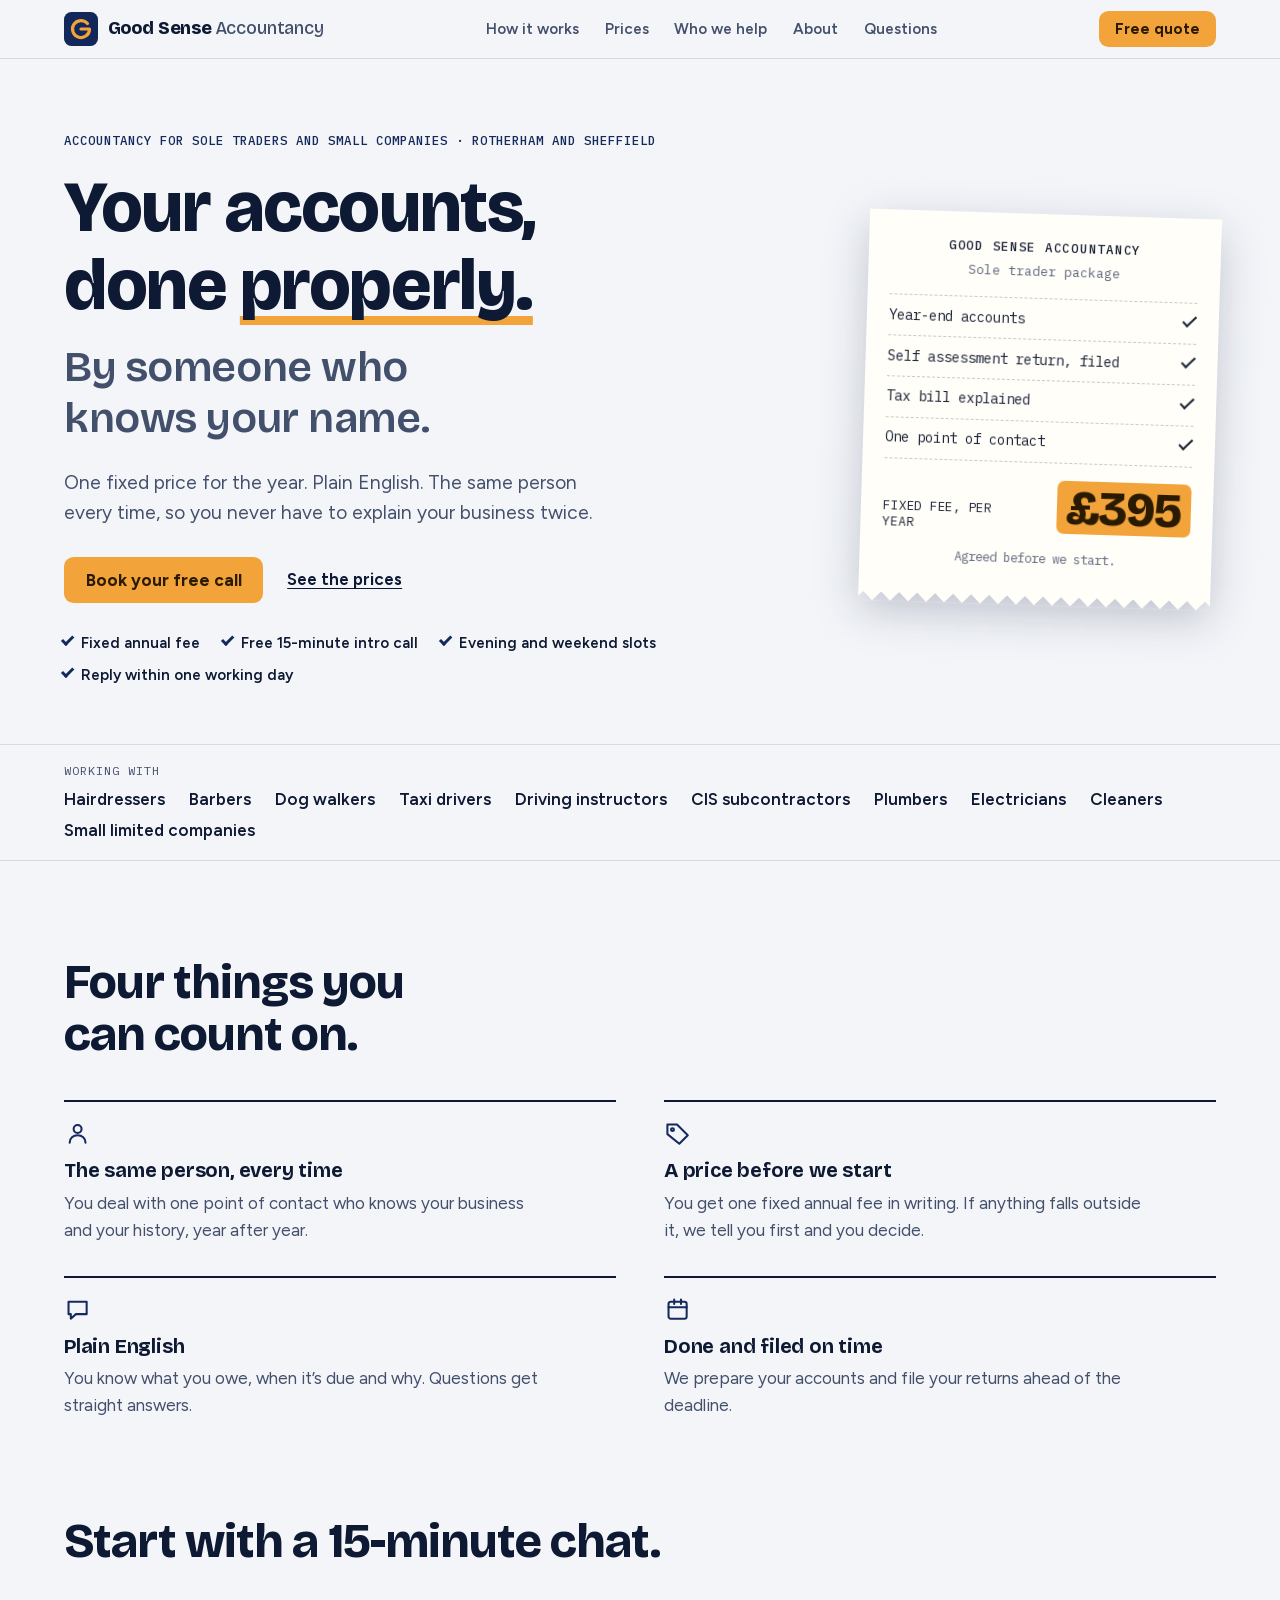
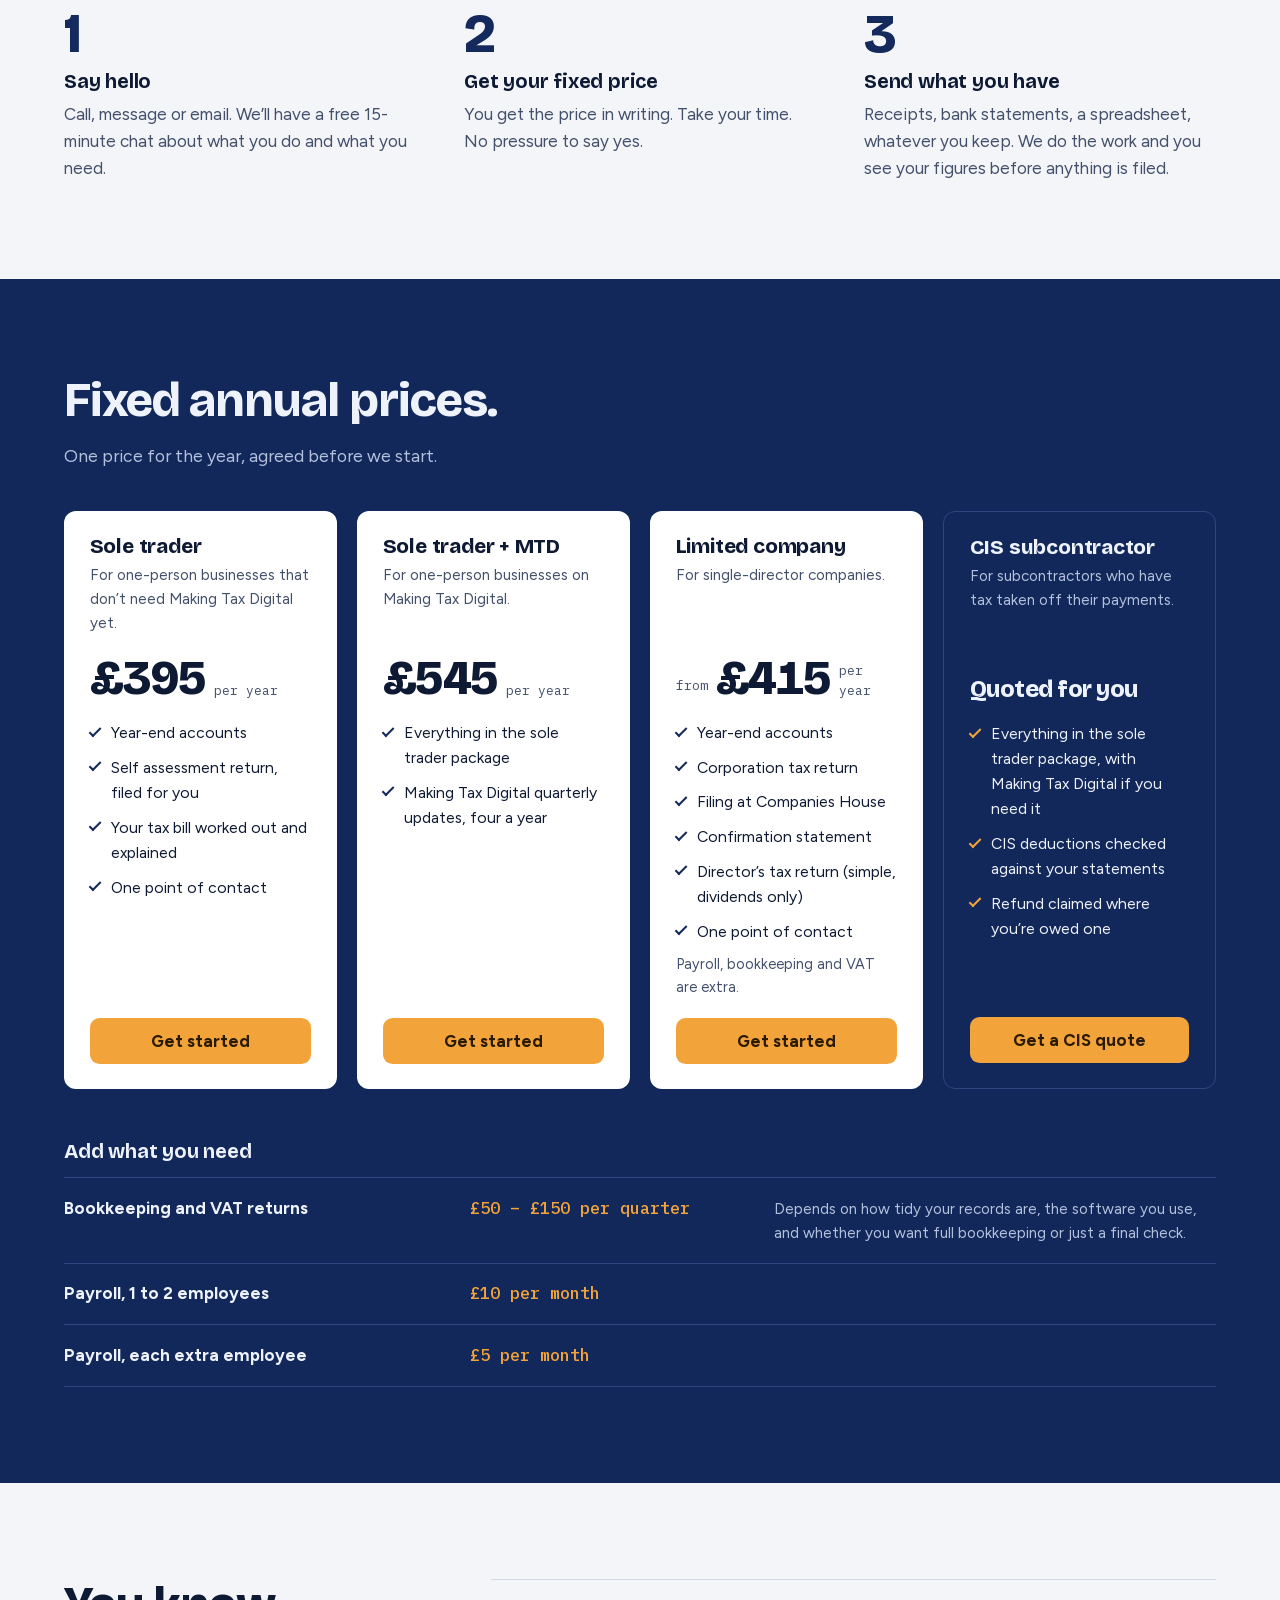
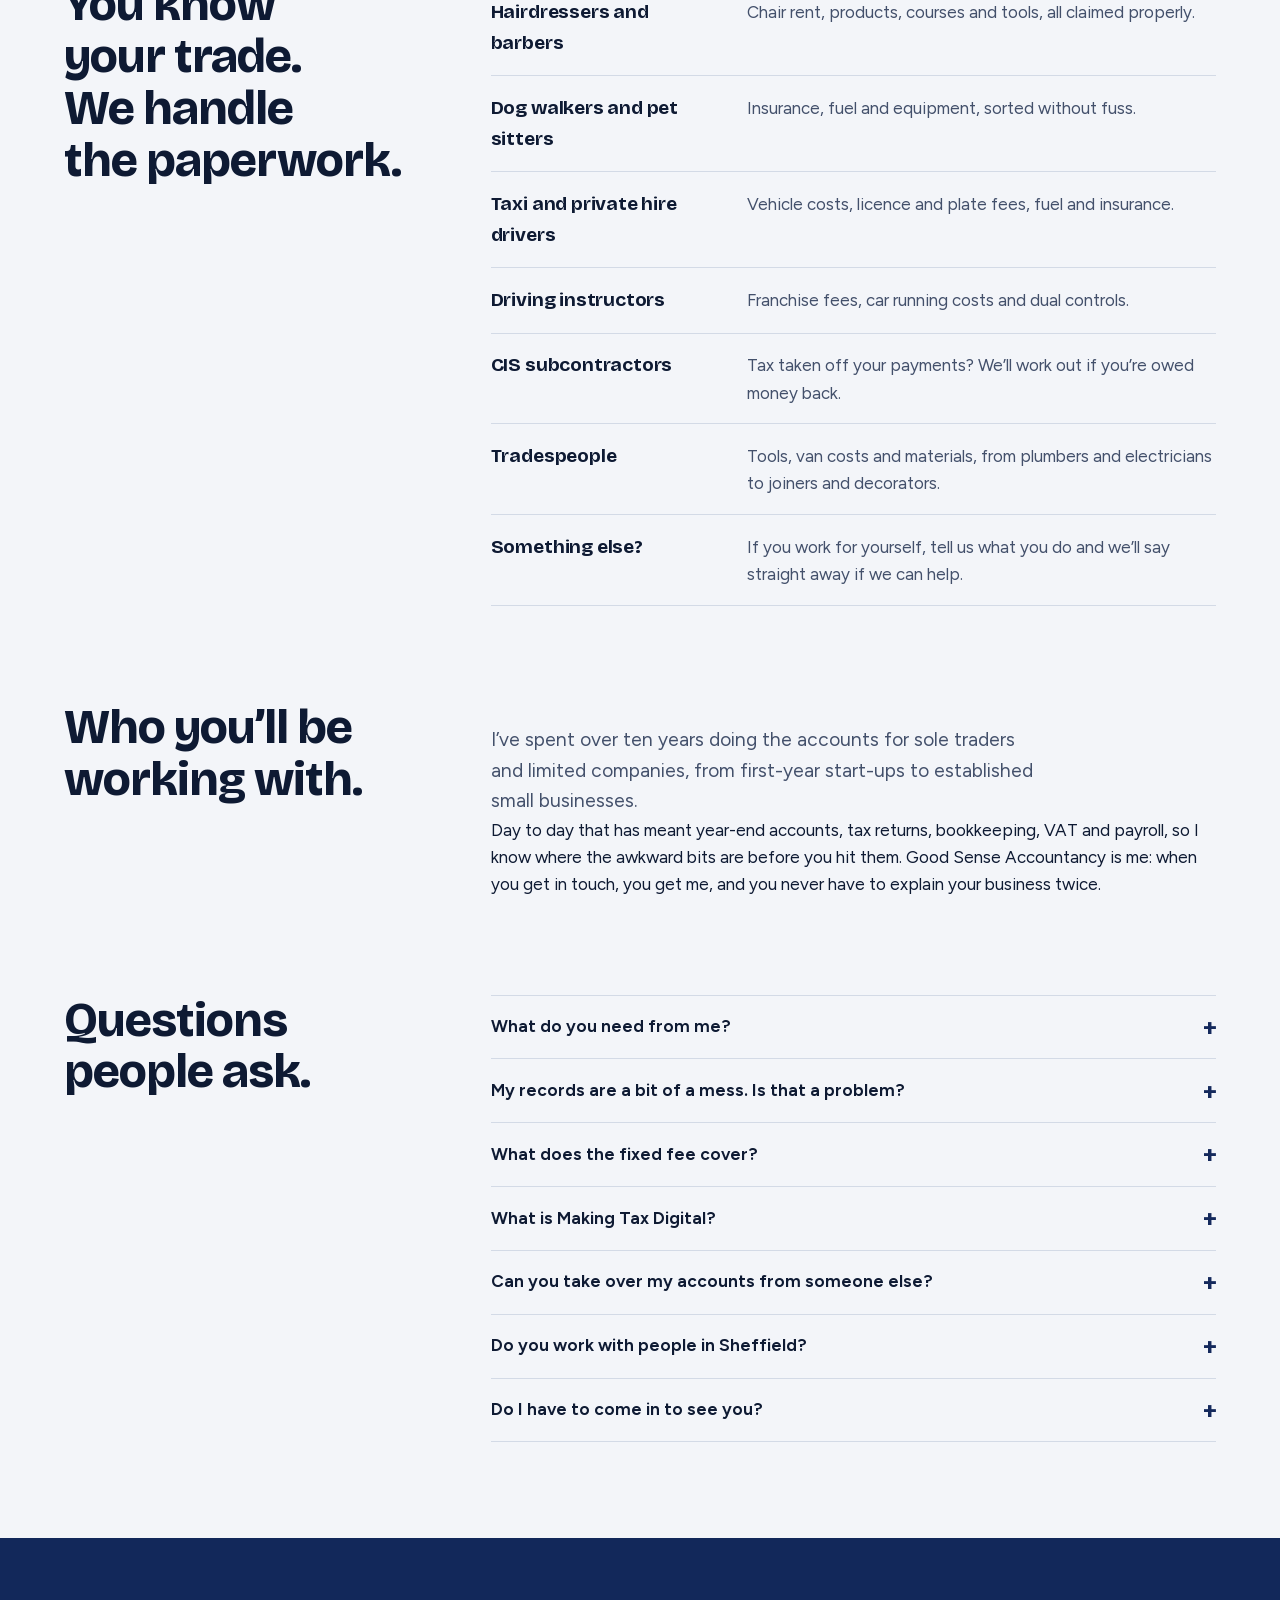
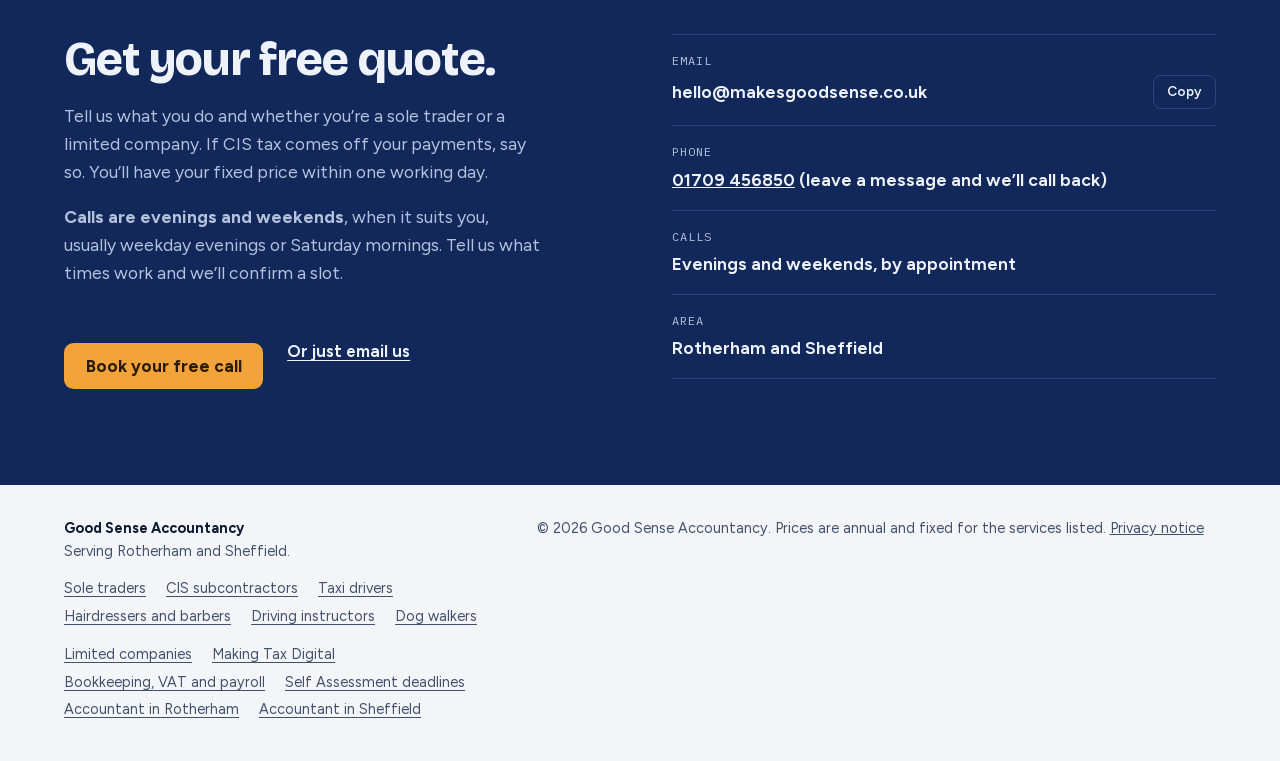
==== commit 1a7186c1: "Add phone number to contact section and business data Co-Authored-By: Claude Sonnet 5.5 <noreply@ant" ====
--- a/index.html
+++ b/index.html
@@ -22,7 +22,7 @@
 <meta name="twitter:image" content="https://makesgoodsense.co.uk/og.png">
 <link rel="icon" href="data:image/svg+xml,%3Csvg xmlns='http://www.w3.org/2000/svg' viewBox='0 0 32 32'%3E%3Crect width='32' height='32' rx='7' fill='%2312285A'/%3E%3Cpath d='M22.1 10.9A8 8 0 1 0 24 16H16' fill='none' stroke='%23F2A33A' stroke-width='3' stroke-linecap='round' stroke-linejoin='round'/%3E%3C/svg%3E">
 <script type="application/ld+json">
-{"@context": "https://schema.org", "@type": "AccountingService", "@id": "https://makesgoodsense.co.uk/#business", "name": "Good Sense Accountancy", "url": "https://makesgoodsense.co.uk/", "email": "hello@makesgoodsense.co.uk", "image": "https://makesgoodsense.co.uk/og.png", "priceRange": "From £395 a year", "description": "Fixed-price accounts and tax returns for sole traders, CIS subcontractors and small limited companies.", "address": {"@type": "PostalAddress", "addressLocality": "Rotherham", "addressRegion": "South Yorkshire", "addressCountry": "GB"}, "areaServed": [{"@type": "City", "name": "Rotherham"}, {"@type": "City", "name": "Sheffield"}, {"@type": "AdministrativeArea", "name": "South Yorkshire"}], "logo": "https://makesgoodsense.co.uk/og.png", "knowsAbout": ["Self assessment", "Sole trader accounts", "Construction Industry Scheme", "Making Tax Digital", "Limited company accounts", "VAT returns", "Payroll"], "hasOfferCatalog": {"@type": "OfferCatalog", "name": "Fixed annual prices", "itemListElement": [{"@type": "Offer", "name": "Sole trader accounts and tax return", "price": "395", "priceCurrency": "GBP", "priceSpecification": {"@type": "UnitPriceSpecification", "price": "395", "priceCurrency": "GBP", "unitText": "YEAR"}}, {"@type": "Offer", "name": "Sole trader with Making Tax Digital", "price": "545", "priceCurrency": "GBP", "priceSpecification": {"@type": "UnitPriceSpecification", "price": "545", "priceCurrency": "GBP", "unitText": "YEAR"}}, {"@type": "Offer", "name": "Limited company accounts (from)", "price": "415", "priceCurrency": "GBP", "priceSpecification": {"@type": "UnitPriceSpecification", "price": "415", "priceCurrency": "GBP", "unitText": "YEAR"}}]}}
+{"@context": "https://schema.org", "@type": "AccountingService", "@id": "https://makesgoodsense.co.uk/#business", "name": "Good Sense Accountancy", "url": "https://makesgoodsense.co.uk/", "email": "hello@makesgoodsense.co.uk", "telephone": "+441709456850", "image": "https://makesgoodsense.co.uk/og.png", "priceRange": "From £395 a year", "description": "Fixed-price accounts and tax returns for sole traders, CIS subcontractors and small limited companies.", "address": {"@type": "PostalAddress", "addressLocality": "Rotherham", "addressRegion": "South Yorkshire", "addressCountry": "GB"}, "areaServed": [{"@type": "City", "name": "Rotherham"}, {"@type": "City", "name": "Sheffield"}, {"@type": "AdministrativeArea", "name": "South Yorkshire"}], "logo": "https://makesgoodsense.co.uk/og.png", "knowsAbout": ["Self assessment", "Sole trader accounts", "Construction Industry Scheme", "Making Tax Digital", "Limited company accounts", "VAT returns", "Payroll"], "hasOfferCatalog": {"@type": "OfferCatalog", "name": "Fixed annual prices", "itemListElement": [{"@type": "Offer", "name": "Sole trader accounts and tax return", "price": "395", "priceCurrency": "GBP", "priceSpecification": {"@type": "UnitPriceSpecification", "price": "395", "priceCurrency": "GBP", "unitText": "YEAR"}}, {"@type": "Offer", "name": "Sole trader with Making Tax Digital", "price": "545", "priceCurrency": "GBP", "priceSpecification": {"@type": "UnitPriceSpecification", "price": "545", "priceCurrency": "GBP", "unitText": "YEAR"}}, {"@type": "Offer", "name": "Limited company accounts (from)", "price": "415", "priceCurrency": "GBP", "priceSpecification": {"@type": "UnitPriceSpecification", "price": "415", "priceCurrency": "GBP", "unitText": "YEAR"}}]}}
 </script>
 <script type="application/ld+json">
 {"@context": "https://schema.org", "@type": "WebSite", "@id": "https://makesgoodsense.co.uk/#website", "url": "https://makesgoodsense.co.uk/", "name": "Good Sense Accountancy", "inLanguage": "en-GB", "publisher": {"@id": "https://makesgoodsense.co.uk/#business"}}
@@ -311,6 +311,7 @@
       </div>
       <ul class="contact__list">
         <li class="contact__row"><span class="contact__k">Email</span><span class="contact__v" id="email-text">hello@makesgoodsense.co.uk</span><button class="copy" id="copy-email" type="button">Copy</button></li>
+        <li class="contact__row"><span class="contact__k">Phone</span><span class="contact__v"><a href="tel:+441709456850">01709 456850</a> (leave a message and we&rsquo;ll call back)</span></li>
         <li class="contact__row"><span class="contact__k">Calls</span><span class="contact__v">Evenings and weekends, by appointment</span></li>
         <li class="contact__row"><span class="contact__k">Area</span><span class="contact__v">Rotherham and Sheffield</span></li>
       </ul>
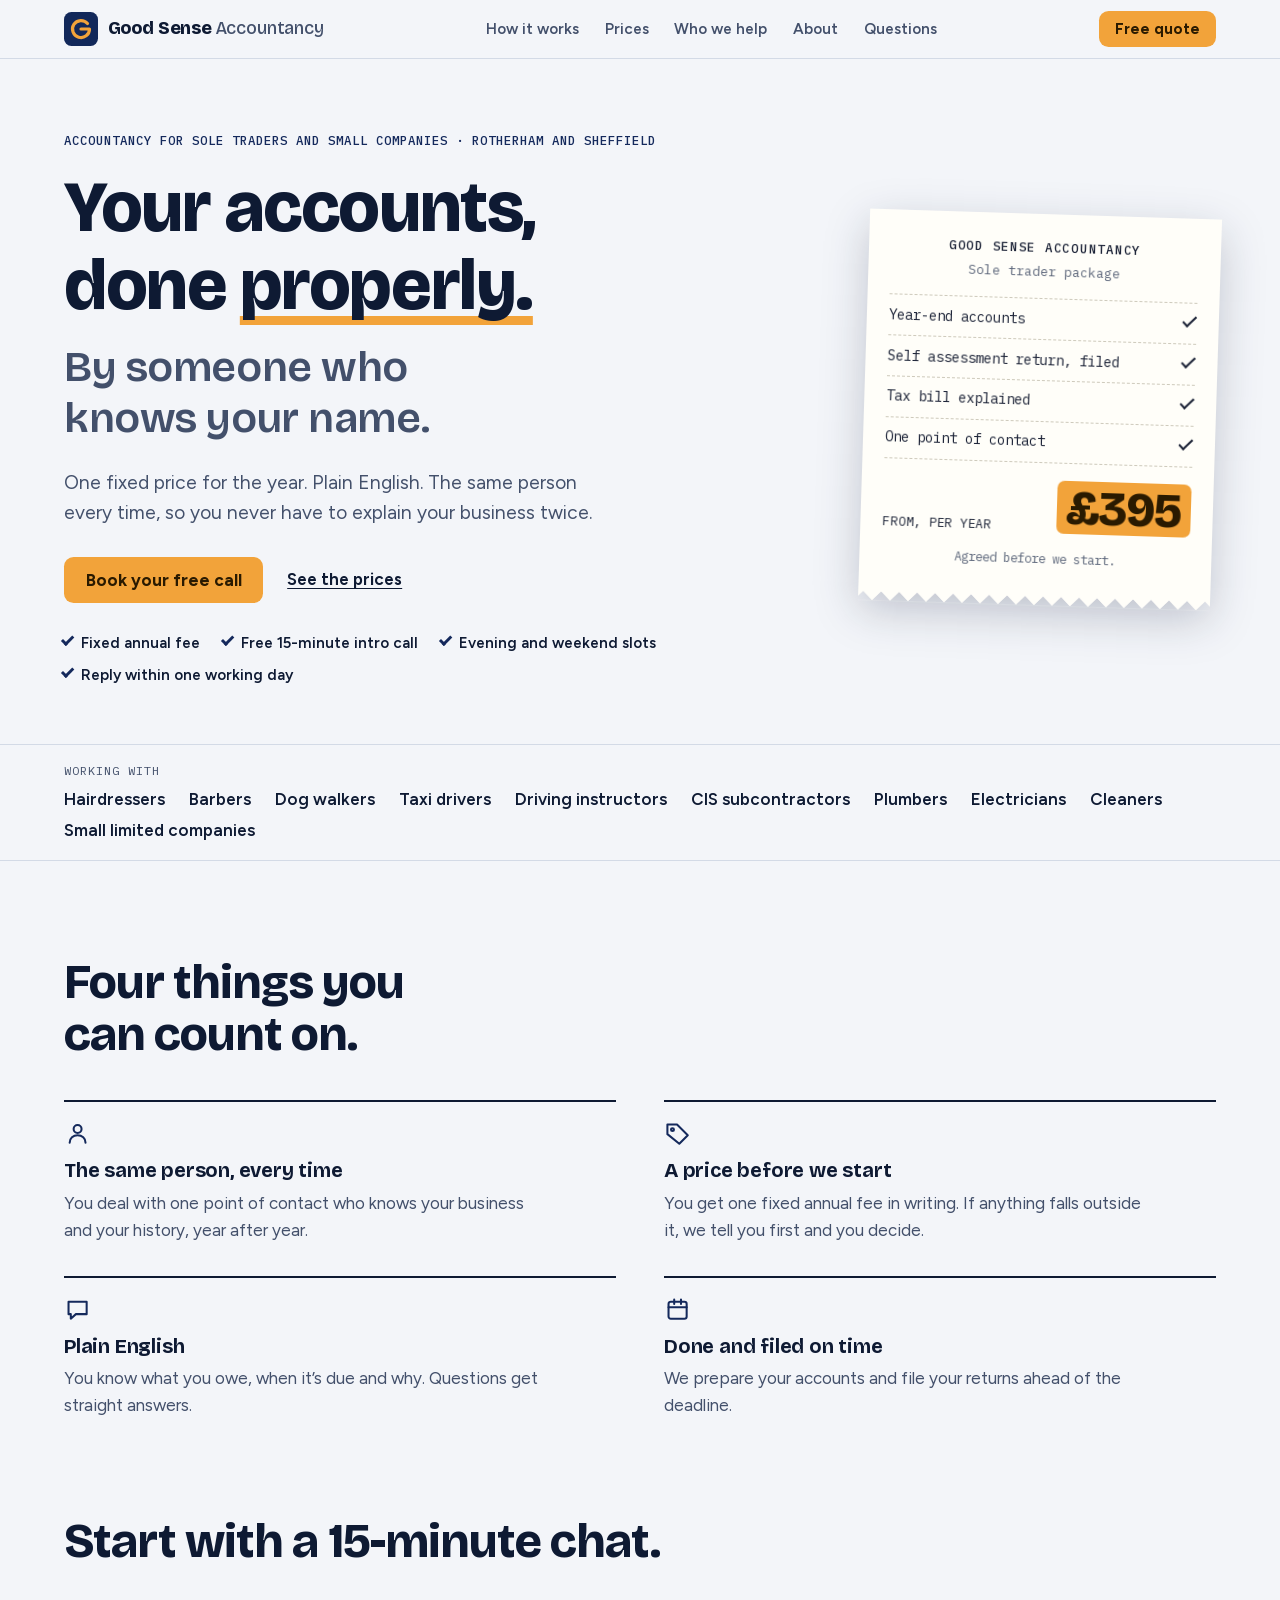
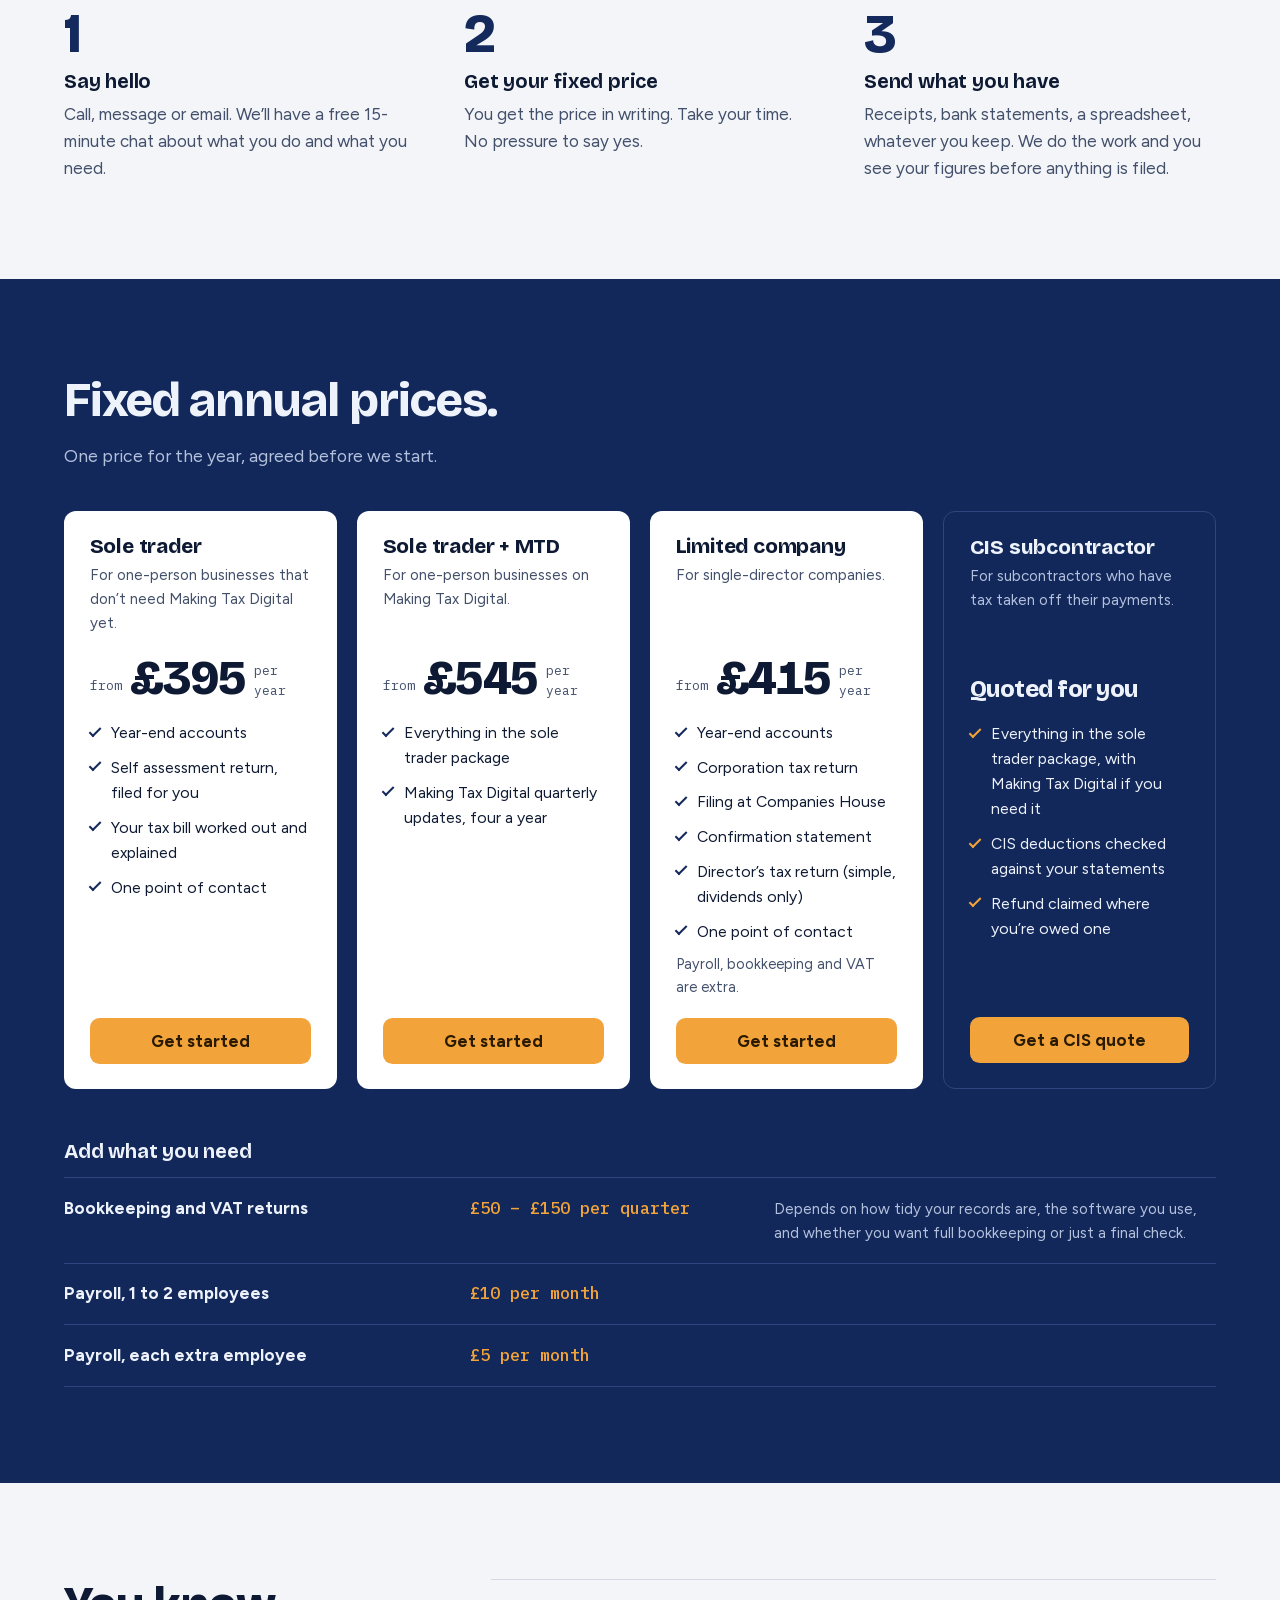
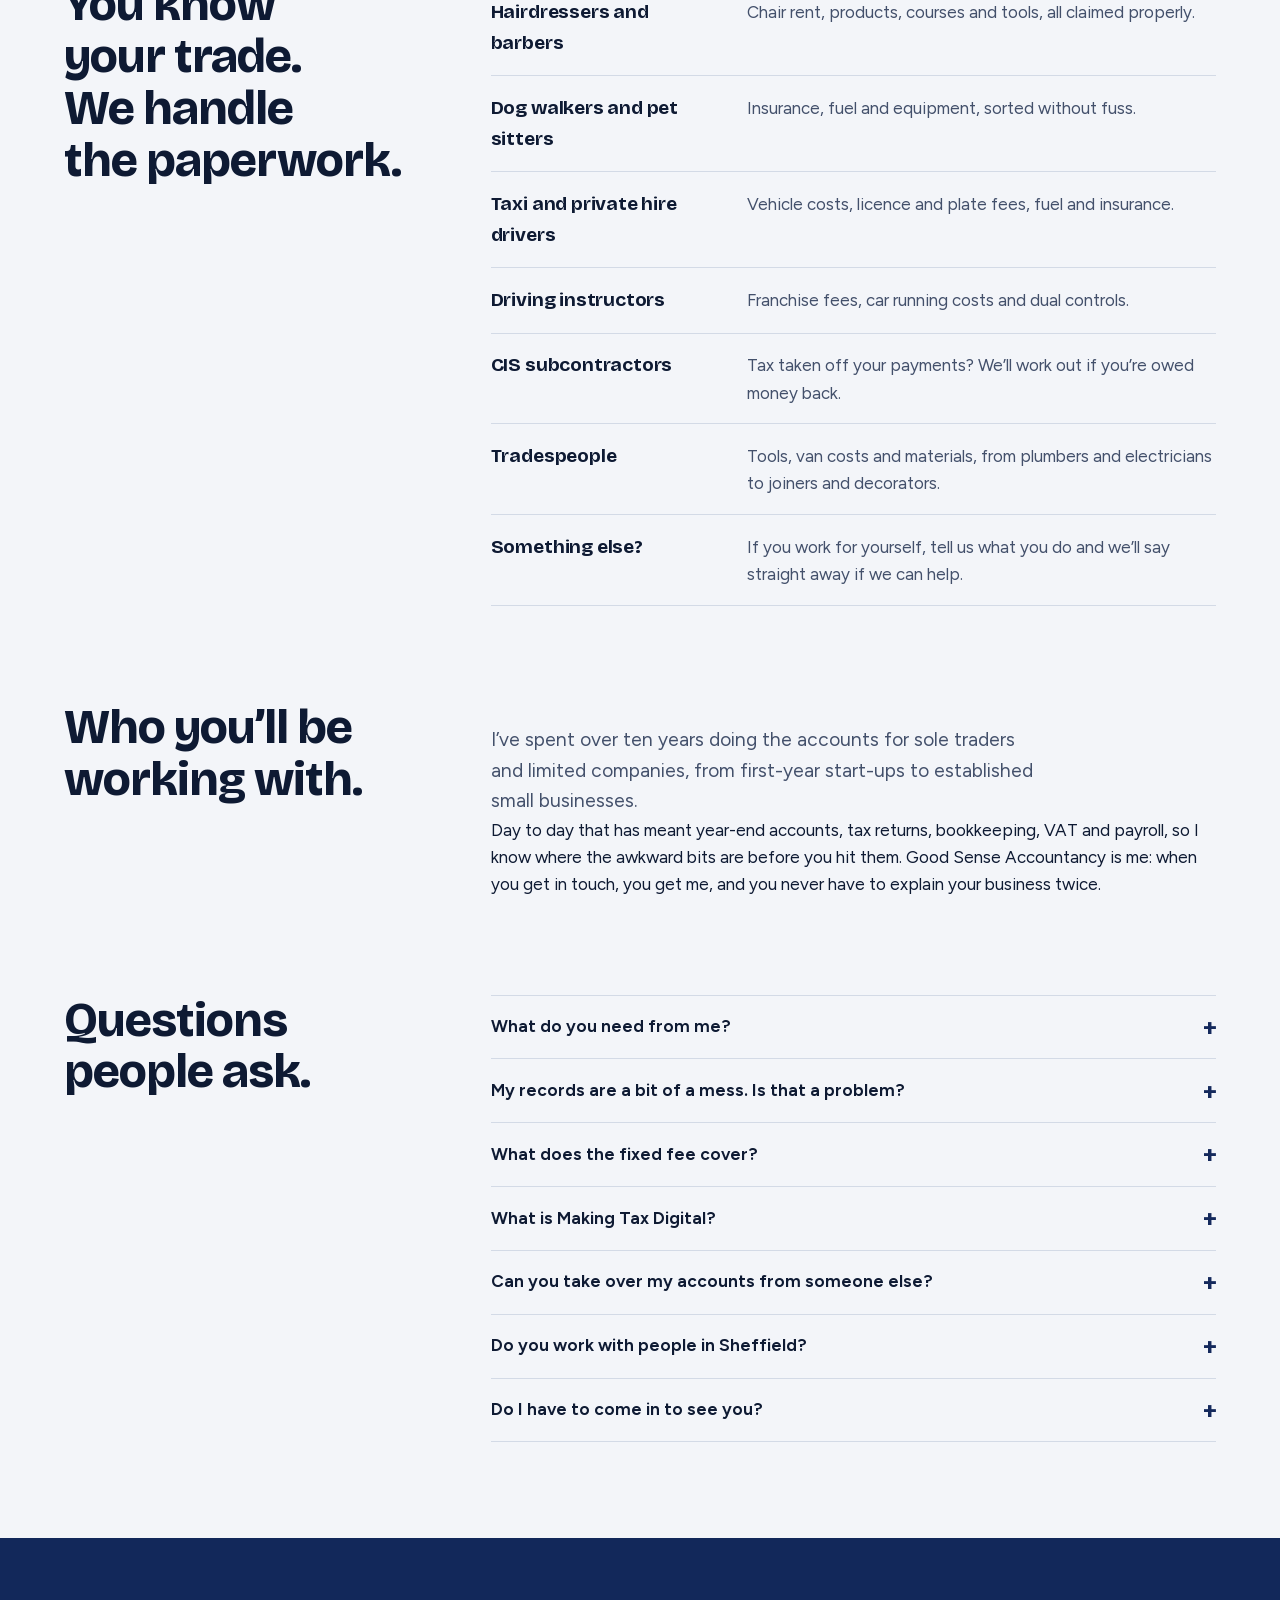
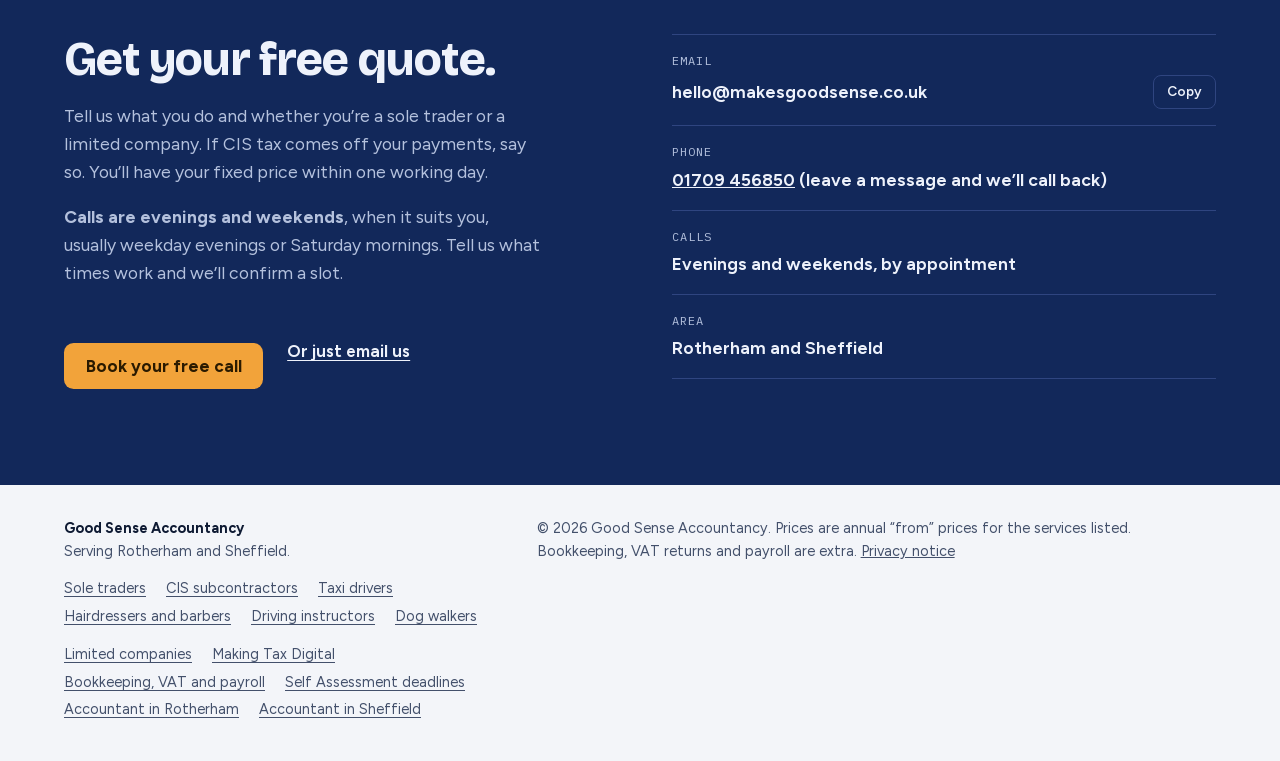
==== commit 9baaf65b: "Show all package prices as 'from'; extras noted Co-Authored-By: Claude Sonnet 5.5 <noreply@anthropic" ====
--- a/index.html
+++ b/index.html
@@ -22,13 +22,13 @@
 <meta name="twitter:image" content="https://makesgoodsense.co.uk/og.png">
 <link rel="icon" href="data:image/svg+xml,%3Csvg xmlns='http://www.w3.org/2000/svg' viewBox='0 0 32 32'%3E%3Crect width='32' height='32' rx='7' fill='%2312285A'/%3E%3Cpath d='M22.1 10.9A8 8 0 1 0 24 16H16' fill='none' stroke='%23F2A33A' stroke-width='3' stroke-linecap='round' stroke-linejoin='round'/%3E%3C/svg%3E">
 <script type="application/ld+json">
-{"@context": "https://schema.org", "@type": "AccountingService", "@id": "https://makesgoodsense.co.uk/#business", "name": "Good Sense Accountancy", "url": "https://makesgoodsense.co.uk/", "email": "hello@makesgoodsense.co.uk", "telephone": "+441709456850", "image": "https://makesgoodsense.co.uk/og.png", "priceRange": "From £395 a year", "description": "Fixed-price accounts and tax returns for sole traders, CIS subcontractors and small limited companies.", "address": {"@type": "PostalAddress", "addressLocality": "Rotherham", "addressRegion": "South Yorkshire", "addressCountry": "GB"}, "areaServed": [{"@type": "City", "name": "Rotherham"}, {"@type": "City", "name": "Sheffield"}, {"@type": "AdministrativeArea", "name": "South Yorkshire"}], "logo": "https://makesgoodsense.co.uk/og.png", "knowsAbout": ["Self assessment", "Sole trader accounts", "Construction Industry Scheme", "Making Tax Digital", "Limited company accounts", "VAT returns", "Payroll"], "hasOfferCatalog": {"@type": "OfferCatalog", "name": "Fixed annual prices", "itemListElement": [{"@type": "Offer", "name": "Sole trader accounts and tax return", "price": "395", "priceCurrency": "GBP", "priceSpecification": {"@type": "UnitPriceSpecification", "price": "395", "priceCurrency": "GBP", "unitText": "YEAR"}}, {"@type": "Offer", "name": "Sole trader with Making Tax Digital", "price": "545", "priceCurrency": "GBP", "priceSpecification": {"@type": "UnitPriceSpecification", "price": "545", "priceCurrency": "GBP", "unitText": "YEAR"}}, {"@type": "Offer", "name": "Limited company accounts (from)", "price": "415", "priceCurrency": "GBP", "priceSpecification": {"@type": "UnitPriceSpecification", "price": "415", "priceCurrency": "GBP", "unitText": "YEAR"}}]}}
+{"@context": "https://schema.org", "@type": "AccountingService", "@id": "https://makesgoodsense.co.uk/#business", "name": "Good Sense Accountancy", "url": "https://makesgoodsense.co.uk/", "email": "hello@makesgoodsense.co.uk", "telephone": "+441709456850", "image": "https://makesgoodsense.co.uk/og.png", "priceRange": "From £395 a year", "description": "Fixed-price accounts and tax returns for sole traders, CIS subcontractors and small limited companies.", "address": {"@type": "PostalAddress", "addressLocality": "Rotherham", "addressRegion": "South Yorkshire", "addressCountry": "GB"}, "areaServed": [{"@type": "City", "name": "Rotherham"}, {"@type": "City", "name": "Sheffield"}, {"@type": "AdministrativeArea", "name": "South Yorkshire"}], "logo": "https://makesgoodsense.co.uk/og.png", "knowsAbout": ["Self assessment", "Sole trader accounts", "Construction Industry Scheme", "Making Tax Digital", "Limited company accounts", "VAT returns", "Payroll"], "hasOfferCatalog": {"@type": "OfferCatalog", "name": "Fixed annual prices", "itemListElement": [{"@type": "Offer", "name": "Sole trader accounts and tax return", "priceSpecification": {"@type": "UnitPriceSpecification", "minPrice": "395", "priceCurrency": "GBP", "unitText": "YEAR"}}, {"@type": "Offer", "name": "Sole trader with Making Tax Digital", "priceSpecification": {"@type": "UnitPriceSpecification", "minPrice": "545", "priceCurrency": "GBP", "unitText": "YEAR"}}, {"@type": "Offer", "name": "Limited company accounts (from)", "priceSpecification": {"@type": "UnitPriceSpecification", "minPrice": "415", "priceCurrency": "GBP", "unitText": "YEAR"}}]}}
 </script>
 <script type="application/ld+json">
 {"@context": "https://schema.org", "@type": "WebSite", "@id": "https://makesgoodsense.co.uk/#website", "url": "https://makesgoodsense.co.uk/", "name": "Good Sense Accountancy", "inLanguage": "en-GB", "publisher": {"@id": "https://makesgoodsense.co.uk/#business"}}
 </script>
 <script type="application/ld+json">
-{"@context": "https://schema.org", "@type": "FAQPage", "mainEntity": [{"@type": "Question", "name": "What do you need from me?", "acceptedAnswer": {"@type": "Answer", "text": "Your bank statements, your sales records (invoices, takings or a spreadsheet) and your receipts. If you’ve had accounts done before, last year’s figures help. Not sure what counts? Ask and we’ll tell you."}}, {"@type": "Question", "name": "My records are a bit of a mess. Is that a problem?", "acceptedAnswer": {"@type": "Answer", "text": "Tell us up front and we’ll say what’s needed. If tidying up goes beyond your fixed fee, we agree the cost with you before we start."}}, {"@type": "Question", "name": "What does the fixed fee cover?", "acceptedAnswer": {"@type": "Answer", "text": "Everything listed in your package. If you want something extra, such as bookkeeping, VAT returns or payroll, we quote it separately and you say yes or no first."}}, {"@type": "Question", "name": "What is Making Tax Digital?", "acceptedAnswer": {"@type": "Answer", "text": "It means sending HMRC short updates every quarter instead of one return a year. It applies to self-employed and rental income over £50,000 from April 2026, over £30,000 from April 2027 and over £20,000 from April 2028. If it applies to you, choose the sole trader + MTD package. Not sure? Ask and we’ll check."}}, {"@type": "Question", "name": "Can you take over my accounts from someone else?", "acceptedAnswer": {"@type": "Answer", "text": "Yes. We’ll tell you what we need to pick up where things were left."}}, {"@type": "Question", "name": "Do you work with people in Sheffield?", "acceptedAnswer": {"@type": "Answer", "text": "Yes. We’re based in Rotherham and work with clients in Sheffield and across South Yorkshire. Most things are done by phone, WhatsApp or email, so where you live makes no difference to the price."}}, {"@type": "Question", "name": "Do I have to come in to see you?", "acceptedAnswer": {"@type": "Answer", "text": "No. Most things can be done by phone, WhatsApp or email. If you’d rather meet in person, just ask."}}]}
+{"@context": "https://schema.org", "@type": "FAQPage", "mainEntity": [{"@type": "Question", "name": "What do you need from me?", "acceptedAnswer": {"@type": "Answer", "text": "Your bank statements, your sales records (invoices, takings or a spreadsheet) and your receipts. If you use accounting software such as Xero, QuickBooks, FreeAgent, Sage or similar, give us access and we’ll work from it directly. If you’ve had accounts done before, last year’s figures help. Not sure what counts? Ask and we’ll tell you."}}, {"@type": "Question", "name": "My records are a bit of a mess. Is that a problem?", "acceptedAnswer": {"@type": "Answer", "text": "Tell us up front and we’ll say what’s needed. If tidying up goes beyond your fixed fee, we agree the cost with you before we start."}}, {"@type": "Question", "name": "What does the fixed fee cover?", "acceptedAnswer": {"@type": "Answer", "text": "Everything listed in your package. If you want something extra, such as bookkeeping, VAT returns or payroll, we quote it separately and you say yes or no first."}}, {"@type": "Question", "name": "What is Making Tax Digital?", "acceptedAnswer": {"@type": "Answer", "text": "It means sending HMRC short updates every quarter instead of one return a year. It applies to self-employed and rental income over £50,000 from April 2026, over £30,000 from April 2027 and over £20,000 from April 2028. If it applies to you, choose the sole trader + MTD package. Not sure? Ask and we’ll check."}}, {"@type": "Question", "name": "Can you take over my accounts from someone else?", "acceptedAnswer": {"@type": "Answer", "text": "Yes. We’ll tell you what we need to pick up where things were left."}}, {"@type": "Question", "name": "Do you work with people in Sheffield?", "acceptedAnswer": {"@type": "Answer", "text": "Yes. We’re based in Rotherham and work with clients in Sheffield and across South Yorkshire. Most things are done by phone, WhatsApp or email, so where you live makes no difference to the price."}}, {"@type": "Question", "name": "Do I have to come in to see you?", "acceptedAnswer": {"@type": "Answer", "text": "No. Most things can be done by phone, WhatsApp or email. If you’d rather meet in person, just ask."}}]}
 </script>
 <link rel="preload" href="fonts/bricolage-grotesque.woff" as="font" type="font/woff" crossorigin>
 <link rel="preload" href="fonts/figtree.woff" as="font" type="font/woff" crossorigin>
@@ -80,7 +80,7 @@
           <li><span>Tax bill explained</span><i class="tick" aria-hidden="true"></i></li>
           <li><span>One point of contact</span><i class="tick" aria-hidden="true"></i></li>
         </ul>
-        <div class="receipt__total"><span>Fixed fee, per year</span><strong>&pound;395</strong></div>
+        <div class="receipt__total"><span>From, per year</span><strong>&pound;395</strong></div>
         <p class="receipt__foot">Agreed before we start.</p>
       </div>
     </aside>
@@ -163,7 +163,7 @@
             <h3 class="plan__name">Sole trader</h3>
             <p class="plan__who">For one-person businesses that don&rsquo;t need Making Tax Digital yet.</p>
           </div>
-          <p class="plan__price"><span class="plan__amt">&pound;395</span><span class="plan__per">per year</span></p>
+          <p class="plan__price"><span class="plan__from">from</span><span class="plan__amt">&pound;395</span><span class="plan__per">per year</span></p>
           <ul class="plan__list">
             <li>Year-end accounts</li>
             <li>Self assessment return, filed for you</li>
@@ -178,7 +178,7 @@
             <h3 class="plan__name">Sole trader + MTD</h3>
             <p class="plan__who">For one-person businesses on Making Tax Digital.</p>
           </div>
-          <p class="plan__price"><span class="plan__amt">&pound;545</span><span class="plan__per">per year</span></p>
+          <p class="plan__price"><span class="plan__from">from</span><span class="plan__amt">&pound;545</span><span class="plan__per">per year</span></p>
           <ul class="plan__list">
             <li>Everything in the sole trader package</li>
             <li>Making Tax Digital quarterly updates, four a year</li>
@@ -271,7 +271,7 @@
       <div class="faq">
         <details>
           <summary>What do you need from me?</summary>
-          <p>Your bank statements, your sales records (invoices, takings or a spreadsheet) and your receipts. If you&rsquo;ve had accounts done before, last year&rsquo;s figures help. Not sure what counts? Ask and we&rsquo;ll tell you.</p>
+          <p>Your bank statements, your sales records (invoices, takings or a spreadsheet) and your receipts. If you use accounting software such as Xero, QuickBooks, FreeAgent, Sage or similar, give us access and we&rsquo;ll work from it directly. If you&rsquo;ve had accounts done before, last year&rsquo;s figures help. Not sure what counts? Ask and we&rsquo;ll tell you.</p>
         </details>
         <details>
           <summary>My records are a bit of a mess. Is that a problem?</summary>
@@ -338,7 +338,7 @@
       <li><a href="accountant-rotherham.html">Accountant in Rotherham</a></li>
       <li><a href="accountant-sheffield.html">Accountant in Sheffield</a></li>
     </ul></div>
-    <p>&copy; 2026 Good Sense Accountancy. Prices are annual and fixed for the services listed. <a href="privacy.html">Privacy notice</a></p>
+    <p>&copy; 2026 Good Sense Accountancy. Prices are annual &ldquo;from&rdquo; prices for the services listed. Bookkeeping, VAT returns and payroll are extra. <a href="privacy.html">Privacy notice</a></p>
   </div>
 </footer>
 
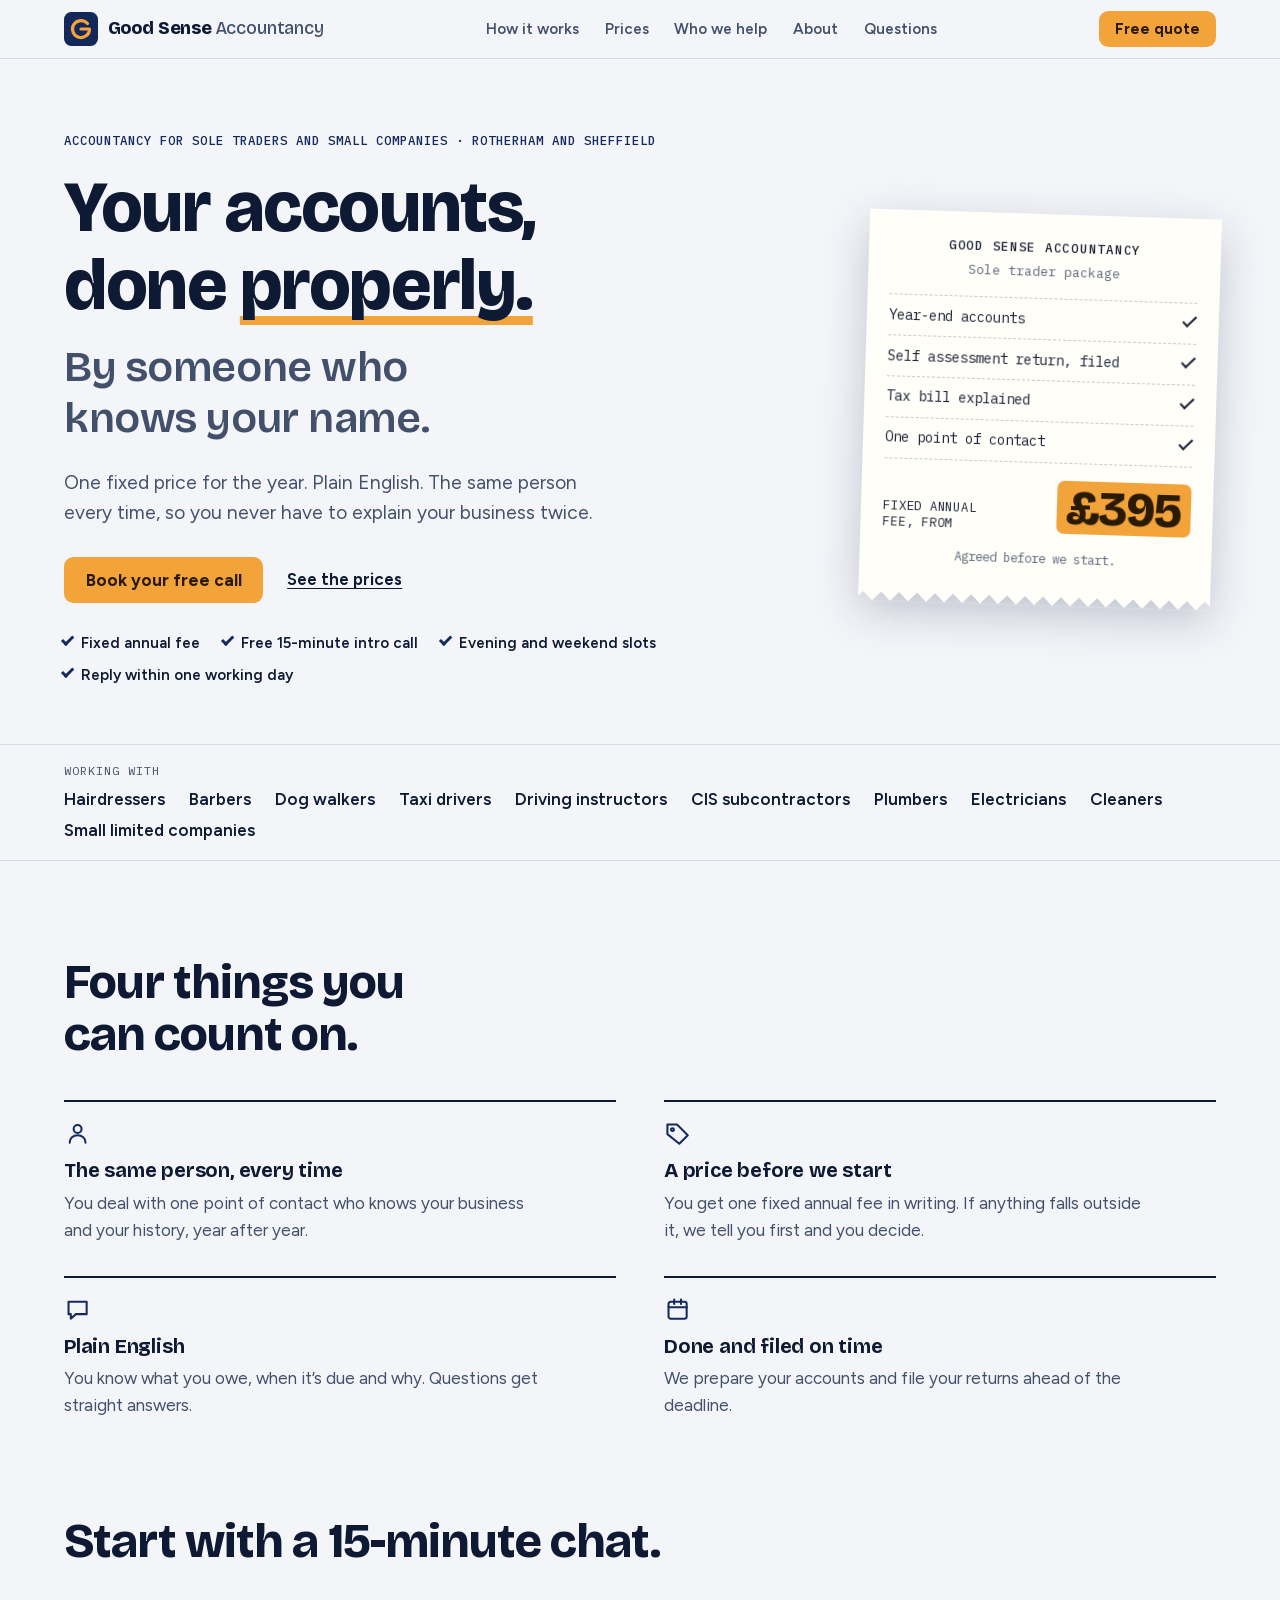
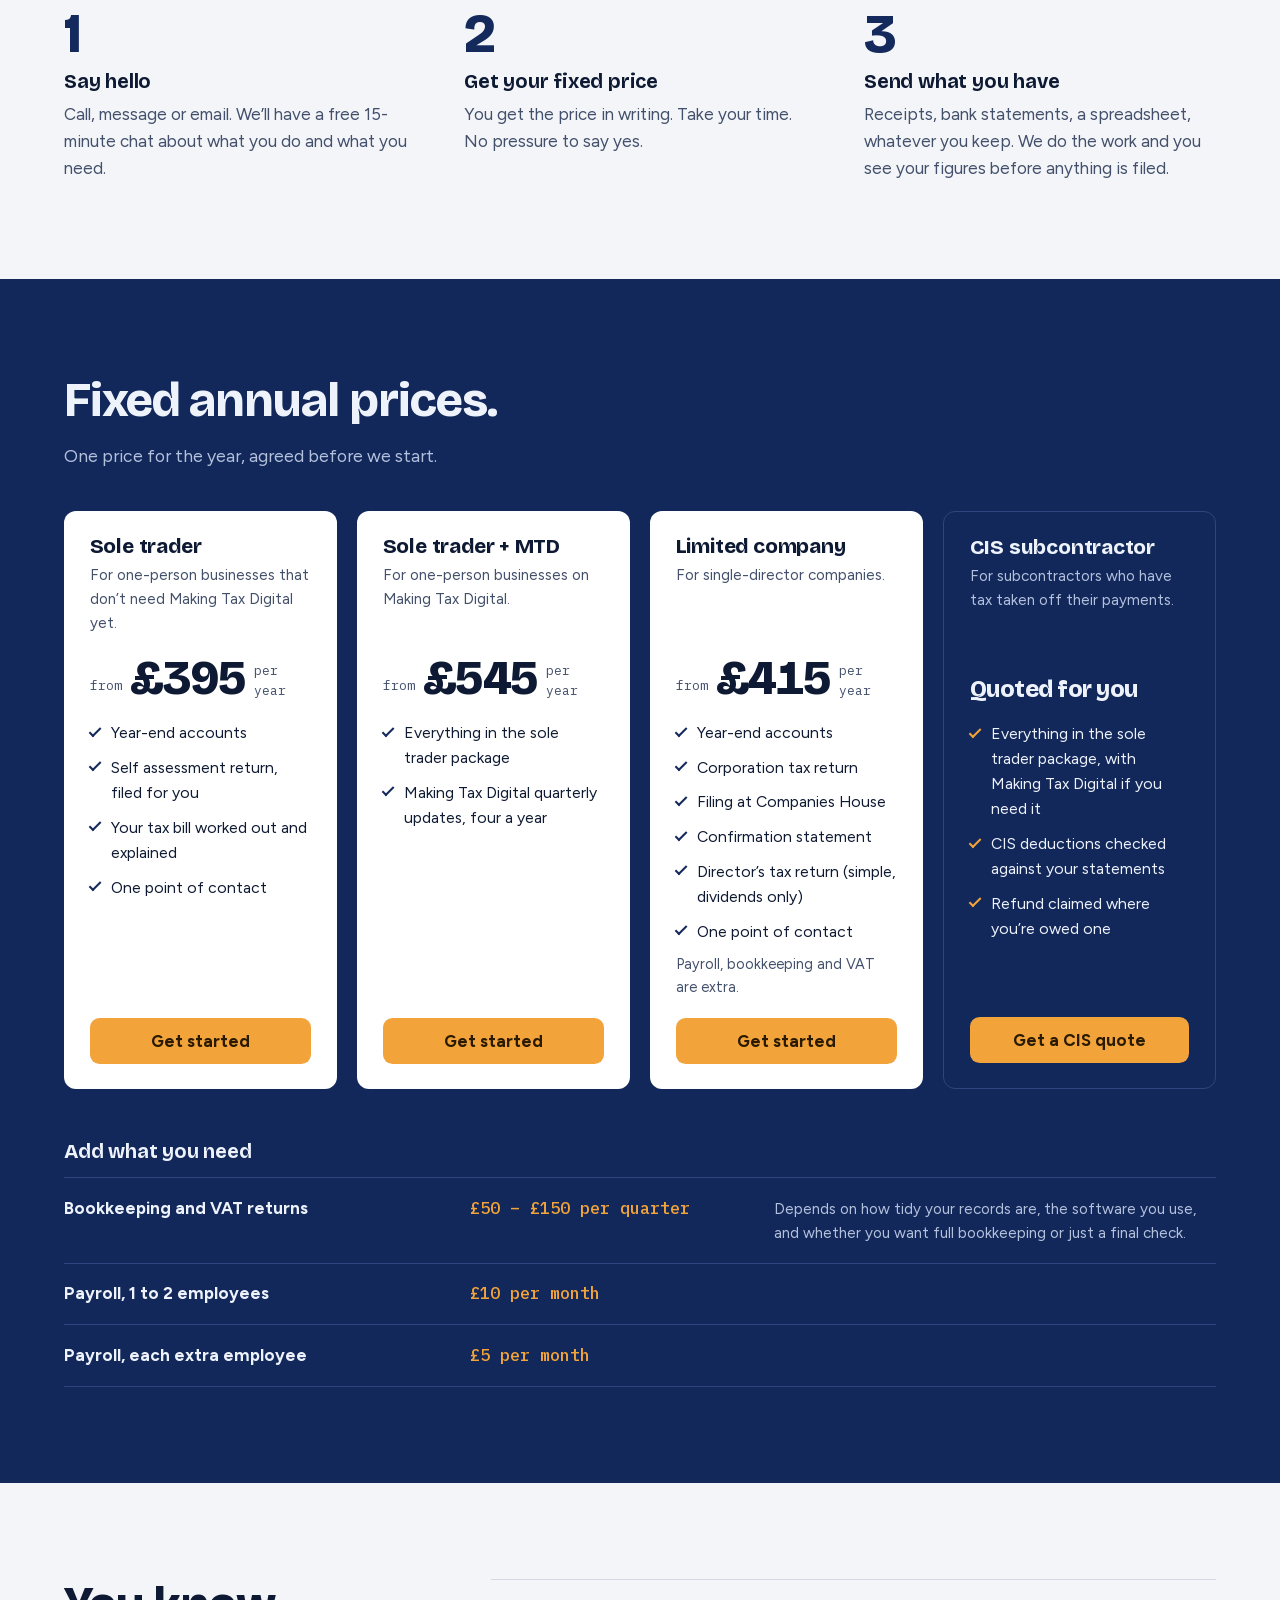
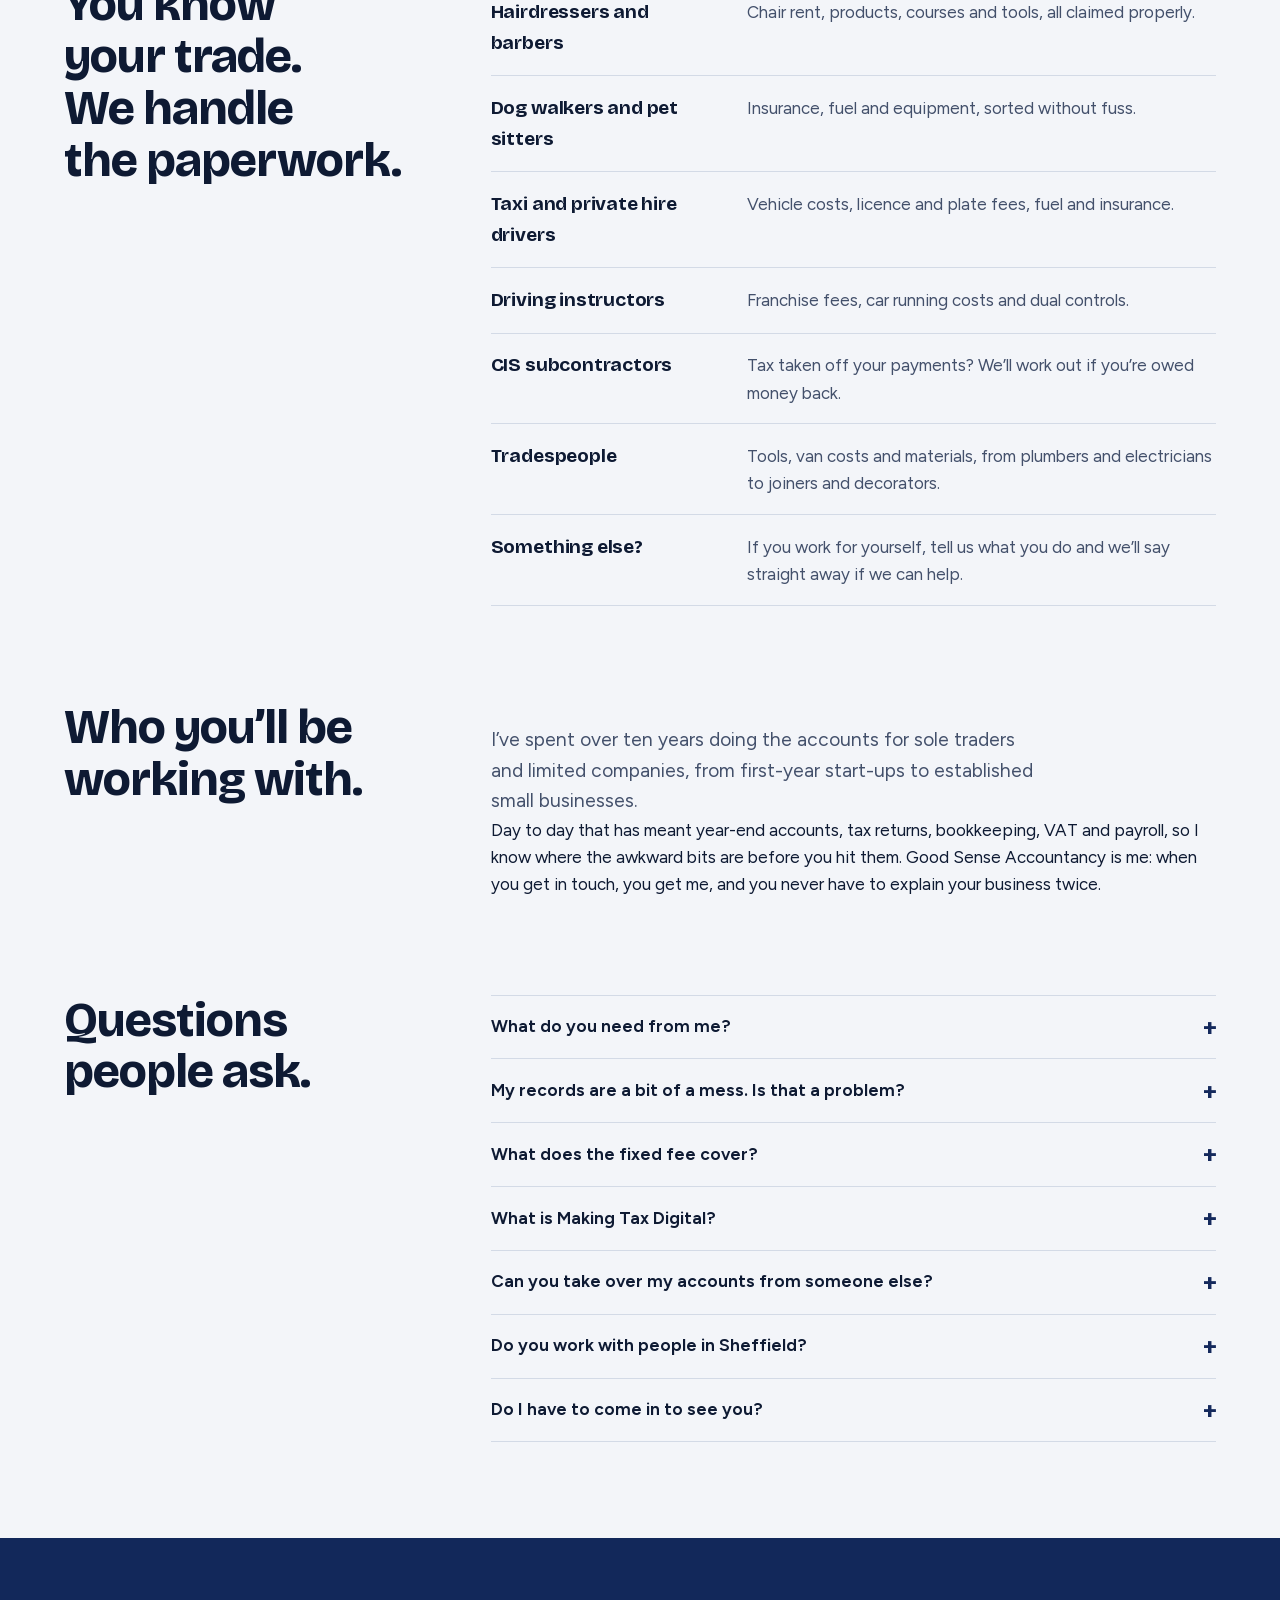
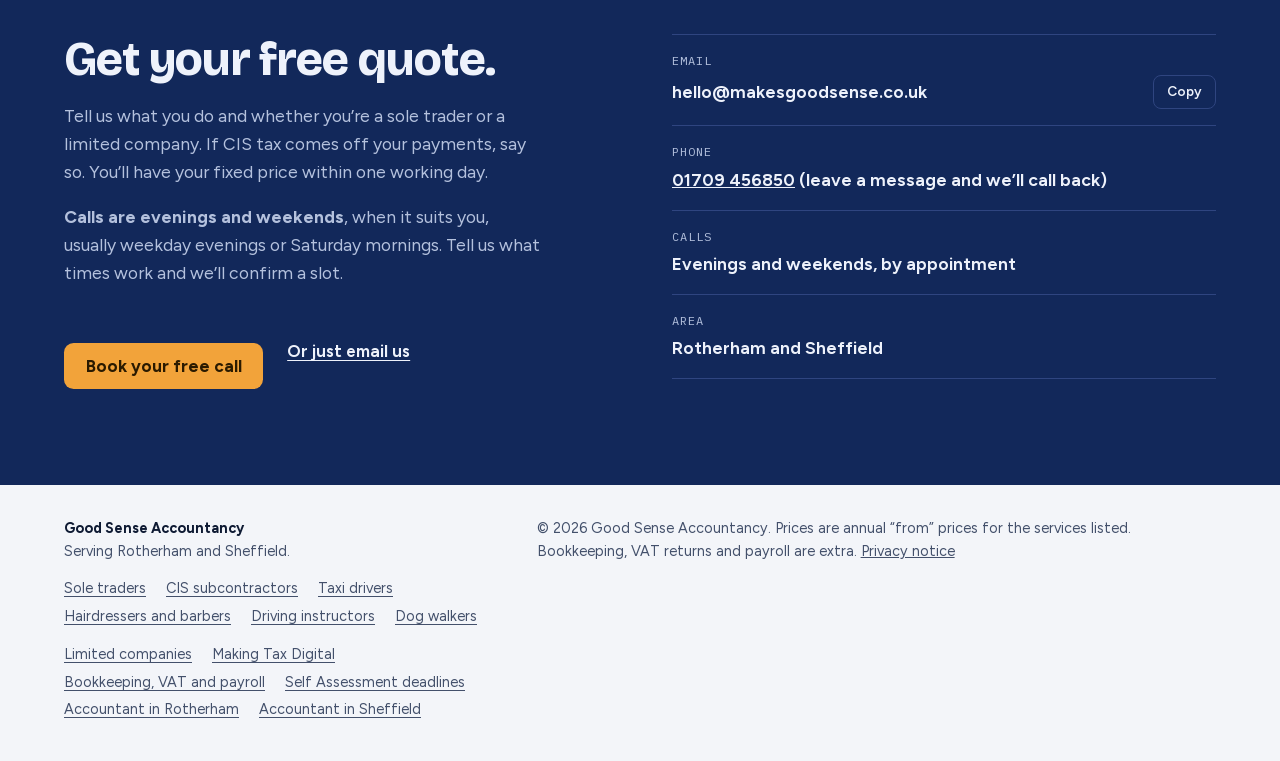
==== commit e0724397: "Reword receipt price label Co-Authored-By: Claude Sonnet 5.5 <noreply@anthropic.com> Claude-Session:" ====
--- a/index.html
+++ b/index.html
@@ -80,7 +80,7 @@
           <li><span>Tax bill explained</span><i class="tick" aria-hidden="true"></i></li>
           <li><span>One point of contact</span><i class="tick" aria-hidden="true"></i></li>
         </ul>
-        <div class="receipt__total"><span>From, per year</span><strong>&pound;395</strong></div>
+        <div class="receipt__total"><span>Fixed annual fee, from</span><strong>&pound;395</strong></div>
         <p class="receipt__foot">Agreed before we start.</p>
       </div>
     </aside>
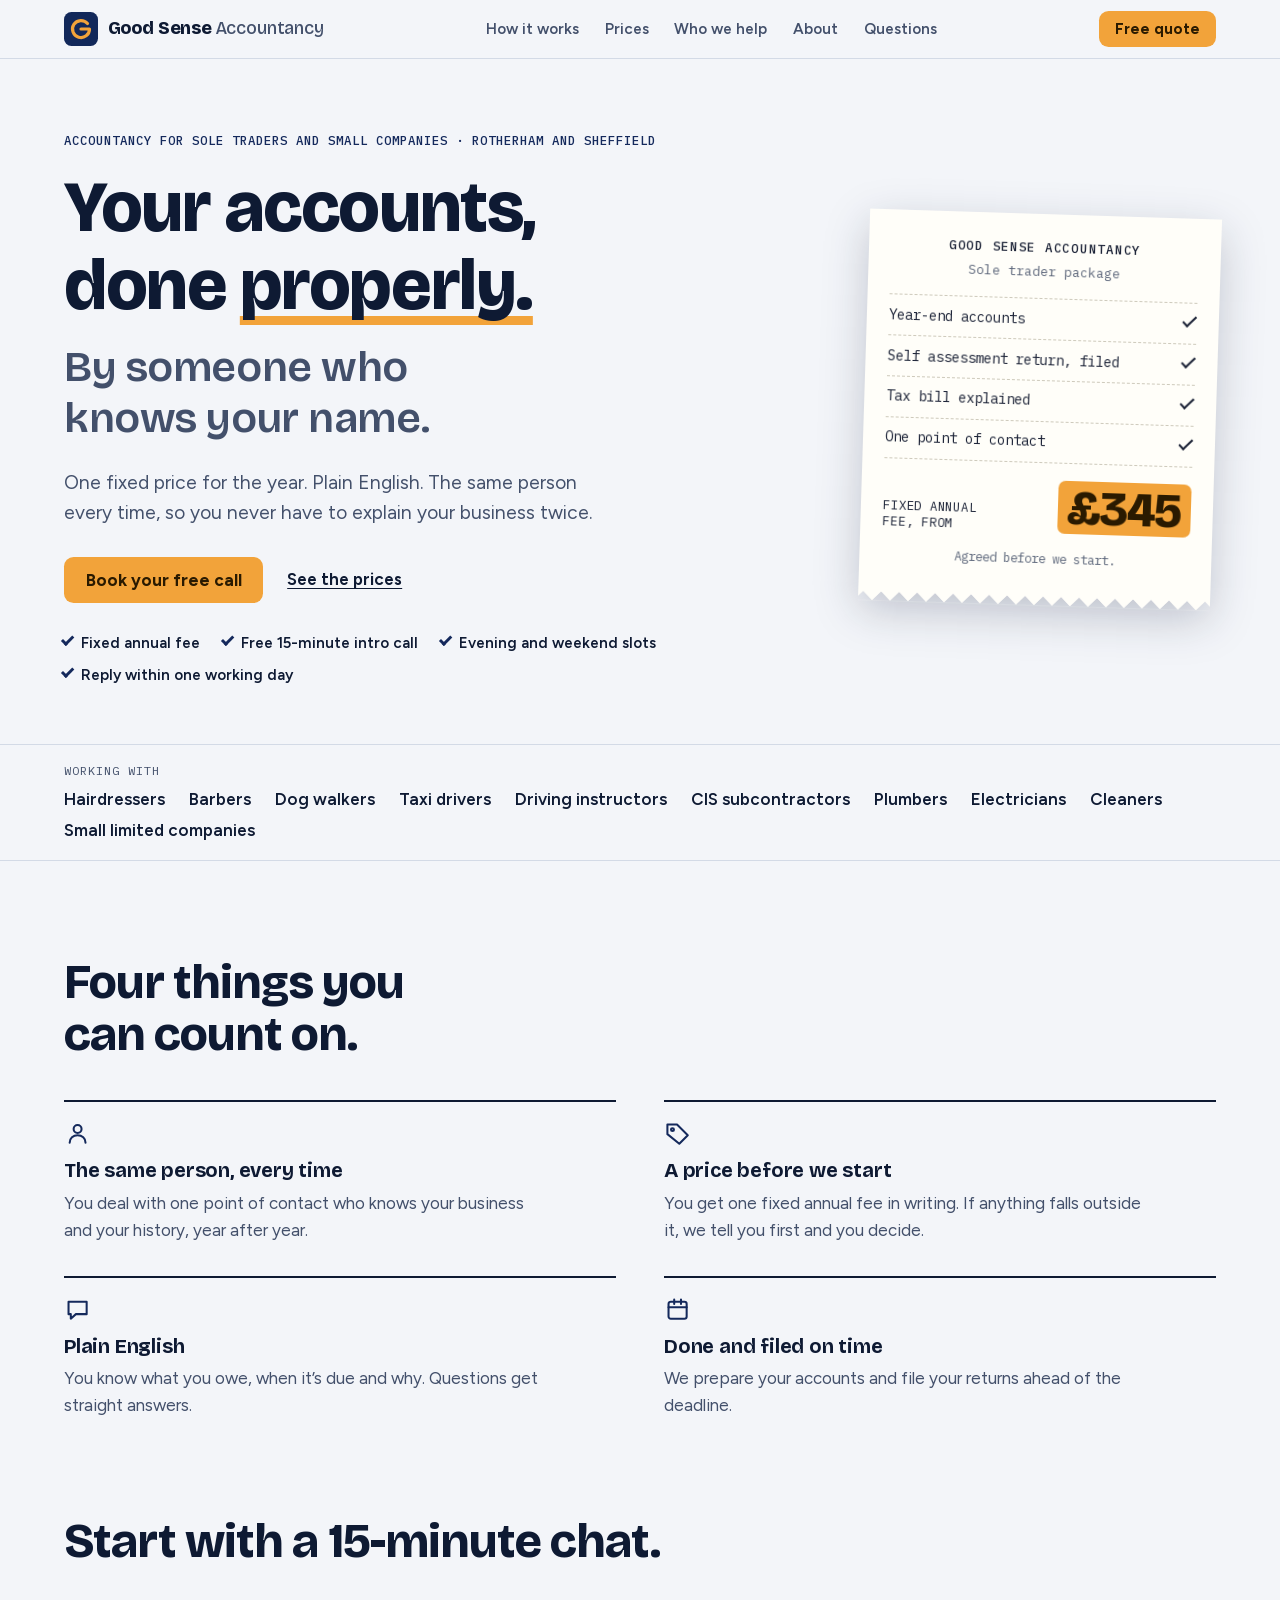
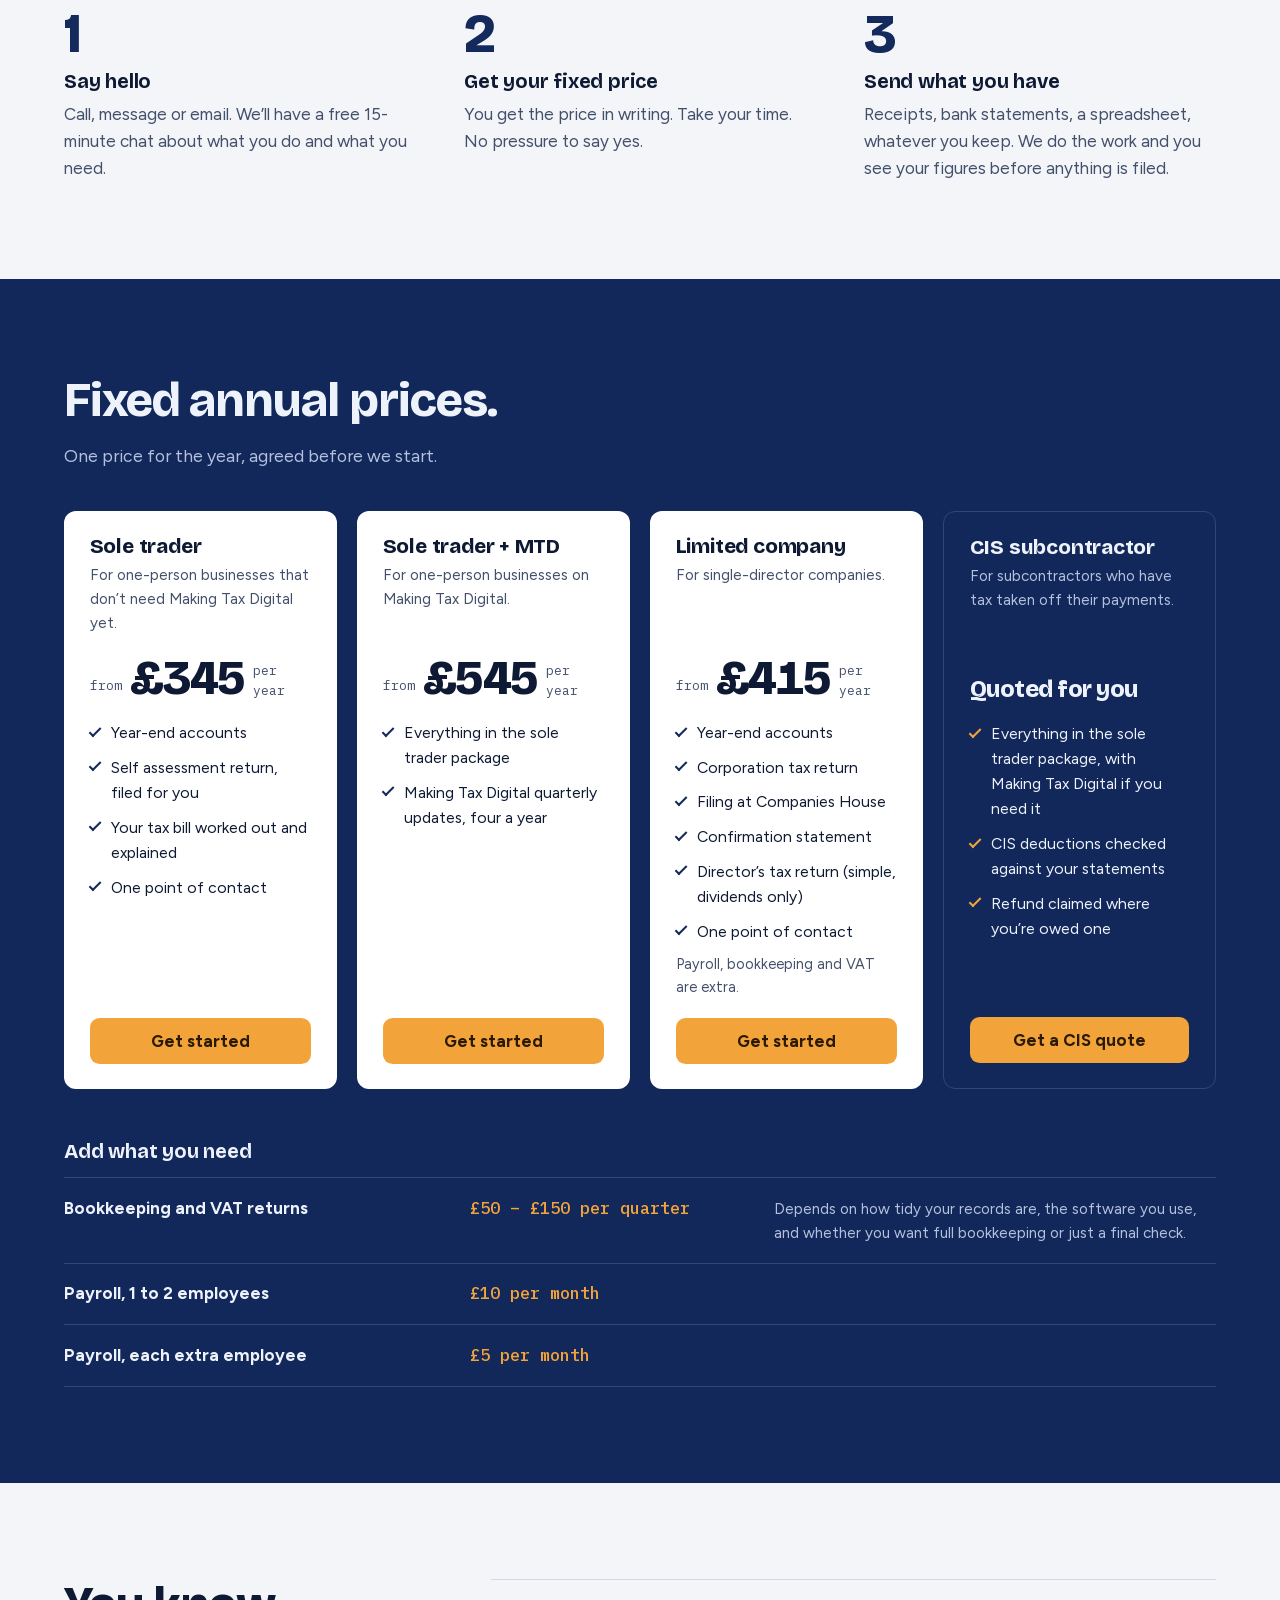
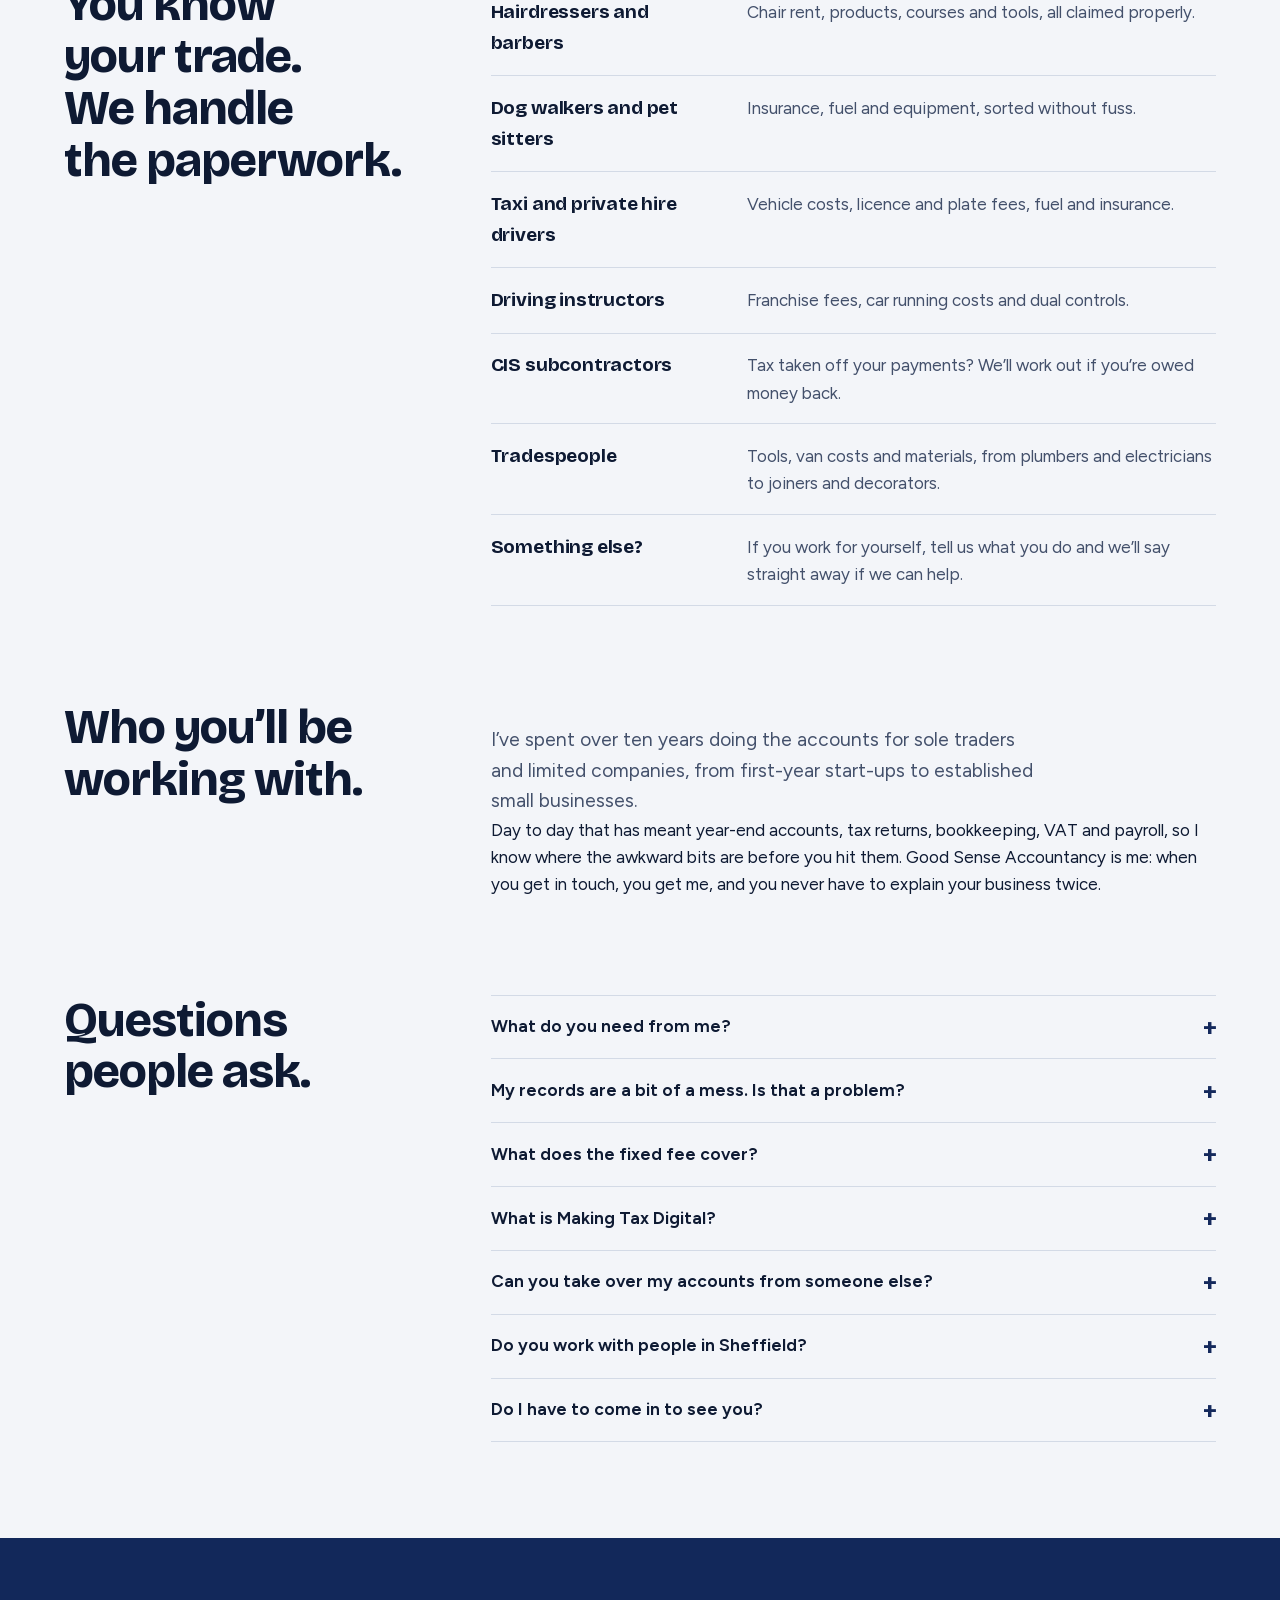
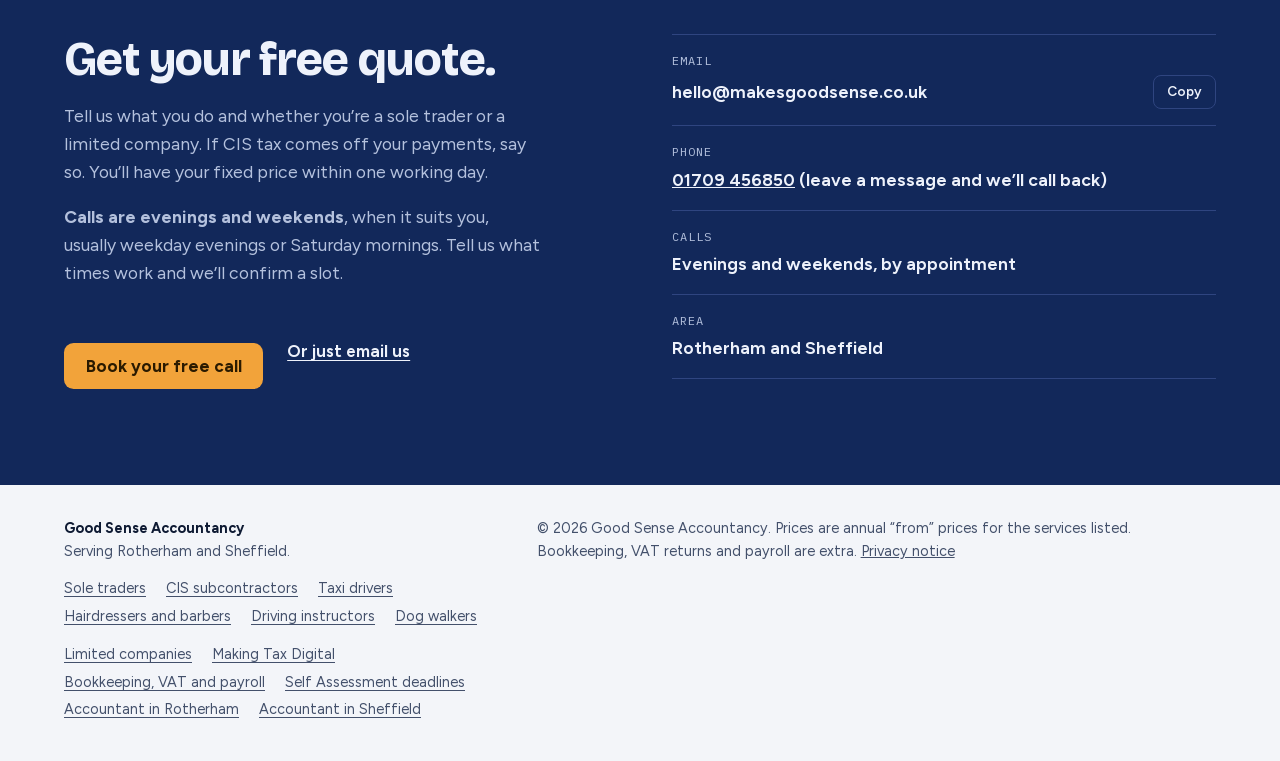
==== commit df78b9e6: "Change sole trader price to from £345 Co-Authored-By: Claude Sonnet 5.5 <noreply@anthropic.com> Clau" ====
--- a/index.html
+++ b/index.html
@@ -4,13 +4,13 @@
 <meta charset="utf-8">
 <meta name="viewport" content="width=device-width, initial-scale=1">
 <title>Good Sense Accountancy | Accountants in Rotherham and Sheffield</title>
-<meta name="description" content="Fixed-price accounts and tax returns for sole traders, CIS subcontractors and small companies in Rotherham and Sheffield. Sole trader from £395 a year.">
+<meta name="description" content="Fixed-price accounts and tax returns for sole traders, CIS subcontractors and small companies in Rotherham and Sheffield. Sole trader from £345 a year.">
 <link rel="canonical" href="https://makesgoodsense.co.uk/">
 <meta property="og:type" content="website">
 <meta property="og:locale" content="en_GB">
 <meta property="og:site_name" content="Good Sense Accountancy">
 <meta property="og:title" content="Good Sense Accountancy | Accountants in Rotherham and Sheffield">
-<meta property="og:description" content="Fixed-price accounts and tax returns for sole traders, CIS subcontractors and small companies in Rotherham and Sheffield. Sole trader from £395 a year.">
+<meta property="og:description" content="Fixed-price accounts and tax returns for sole traders, CIS subcontractors and small companies in Rotherham and Sheffield. Sole trader from £345 a year.">
 <meta property="og:url" content="https://makesgoodsense.co.uk/">
 <meta property="og:image" content="https://makesgoodsense.co.uk/og.png">
 <meta property="og:image:width" content="1200">
@@ -18,11 +18,11 @@
 <meta property="og:image:alt" content="Good Sense Accountancy, fixed-price accountants in Rotherham and Sheffield">
 <meta name="twitter:card" content="summary_large_image">
 <meta name="twitter:title" content="Good Sense Accountancy | Accountants in Rotherham and Sheffield">
-<meta name="twitter:description" content="Fixed-price accounts and tax returns for sole traders, CIS subcontractors and small companies in Rotherham and Sheffield. Sole trader from £395 a year.">
+<meta name="twitter:description" content="Fixed-price accounts and tax returns for sole traders, CIS subcontractors and small companies in Rotherham and Sheffield. Sole trader from £345 a year.">
 <meta name="twitter:image" content="https://makesgoodsense.co.uk/og.png">
 <link rel="icon" href="data:image/svg+xml,%3Csvg xmlns='http://www.w3.org/2000/svg' viewBox='0 0 32 32'%3E%3Crect width='32' height='32' rx='7' fill='%2312285A'/%3E%3Cpath d='M22.1 10.9A8 8 0 1 0 24 16H16' fill='none' stroke='%23F2A33A' stroke-width='3' stroke-linecap='round' stroke-linejoin='round'/%3E%3C/svg%3E">
 <script type="application/ld+json">
-{"@context": "https://schema.org", "@type": "AccountingService", "@id": "https://makesgoodsense.co.uk/#business", "name": "Good Sense Accountancy", "url": "https://makesgoodsense.co.uk/", "email": "hello@makesgoodsense.co.uk", "telephone": "+441709456850", "image": "https://makesgoodsense.co.uk/og.png", "priceRange": "From £395 a year", "description": "Fixed-price accounts and tax returns for sole traders, CIS subcontractors and small limited companies.", "address": {"@type": "PostalAddress", "addressLocality": "Rotherham", "addressRegion": "South Yorkshire", "addressCountry": "GB"}, "areaServed": [{"@type": "City", "name": "Rotherham"}, {"@type": "City", "name": "Sheffield"}, {"@type": "AdministrativeArea", "name": "South Yorkshire"}], "logo": "https://makesgoodsense.co.uk/og.png", "knowsAbout": ["Self assessment", "Sole trader accounts", "Construction Industry Scheme", "Making Tax Digital", "Limited company accounts", "VAT returns", "Payroll"], "hasOfferCatalog": {"@type": "OfferCatalog", "name": "Fixed annual prices", "itemListElement": [{"@type": "Offer", "name": "Sole trader accounts and tax return", "priceSpecification": {"@type": "UnitPriceSpecification", "minPrice": "395", "priceCurrency": "GBP", "unitText": "YEAR"}}, {"@type": "Offer", "name": "Sole trader with Making Tax Digital", "priceSpecification": {"@type": "UnitPriceSpecification", "minPrice": "545", "priceCurrency": "GBP", "unitText": "YEAR"}}, {"@type": "Offer", "name": "Limited company accounts (from)", "priceSpecification": {"@type": "UnitPriceSpecification", "minPrice": "415", "priceCurrency": "GBP", "unitText": "YEAR"}}]}}
+{"@context": "https://schema.org", "@type": "AccountingService", "@id": "https://makesgoodsense.co.uk/#business", "name": "Good Sense Accountancy", "url": "https://makesgoodsense.co.uk/", "email": "hello@makesgoodsense.co.uk", "telephone": "+441709456850", "image": "https://makesgoodsense.co.uk/og.png", "priceRange": "From £345 a year", "description": "Fixed-price accounts and tax returns for sole traders, CIS subcontractors and small limited companies.", "address": {"@type": "PostalAddress", "addressLocality": "Rotherham", "addressRegion": "South Yorkshire", "addressCountry": "GB"}, "areaServed": [{"@type": "City", "name": "Rotherham"}, {"@type": "City", "name": "Sheffield"}, {"@type": "AdministrativeArea", "name": "South Yorkshire"}], "logo": "https://makesgoodsense.co.uk/og.png", "knowsAbout": ["Self assessment", "Sole trader accounts", "Construction Industry Scheme", "Making Tax Digital", "Limited company accounts", "VAT returns", "Payroll"], "hasOfferCatalog": {"@type": "OfferCatalog", "name": "Fixed annual prices", "itemListElement": [{"@type": "Offer", "name": "Sole trader accounts and tax return", "priceSpecification": {"@type": "UnitPriceSpecification", "minPrice": "345", "priceCurrency": "GBP", "unitText": "YEAR"}}, {"@type": "Offer", "name": "Sole trader with Making Tax Digital", "priceSpecification": {"@type": "UnitPriceSpecification", "minPrice": "545", "priceCurrency": "GBP", "unitText": "YEAR"}}, {"@type": "Offer", "name": "Limited company accounts (from)", "priceSpecification": {"@type": "UnitPriceSpecification", "minPrice": "415", "priceCurrency": "GBP", "unitText": "YEAR"}}]}}
 </script>
 <script type="application/ld+json">
 {"@context": "https://schema.org", "@type": "WebSite", "@id": "https://makesgoodsense.co.uk/#website", "url": "https://makesgoodsense.co.uk/", "name": "Good Sense Accountancy", "inLanguage": "en-GB", "publisher": {"@id": "https://makesgoodsense.co.uk/#business"}}
@@ -80,7 +80,7 @@
           <li><span>Tax bill explained</span><i class="tick" aria-hidden="true"></i></li>
           <li><span>One point of contact</span><i class="tick" aria-hidden="true"></i></li>
         </ul>
-        <div class="receipt__total"><span>Fixed annual fee, from</span><strong>&pound;395</strong></div>
+        <div class="receipt__total"><span>Fixed annual fee, from</span><strong>&pound;345</strong></div>
         <p class="receipt__foot">Agreed before we start.</p>
       </div>
     </aside>
@@ -163,7 +163,7 @@
             <h3 class="plan__name">Sole trader</h3>
             <p class="plan__who">For one-person businesses that don&rsquo;t need Making Tax Digital yet.</p>
           </div>
-          <p class="plan__price"><span class="plan__from">from</span><span class="plan__amt">&pound;395</span><span class="plan__per">per year</span></p>
+          <p class="plan__price"><span class="plan__from">from</span><span class="plan__amt">&pound;345</span><span class="plan__per">per year</span></p>
           <ul class="plan__list">
             <li>Year-end accounts</li>
             <li>Self assessment return, filed for you</li>
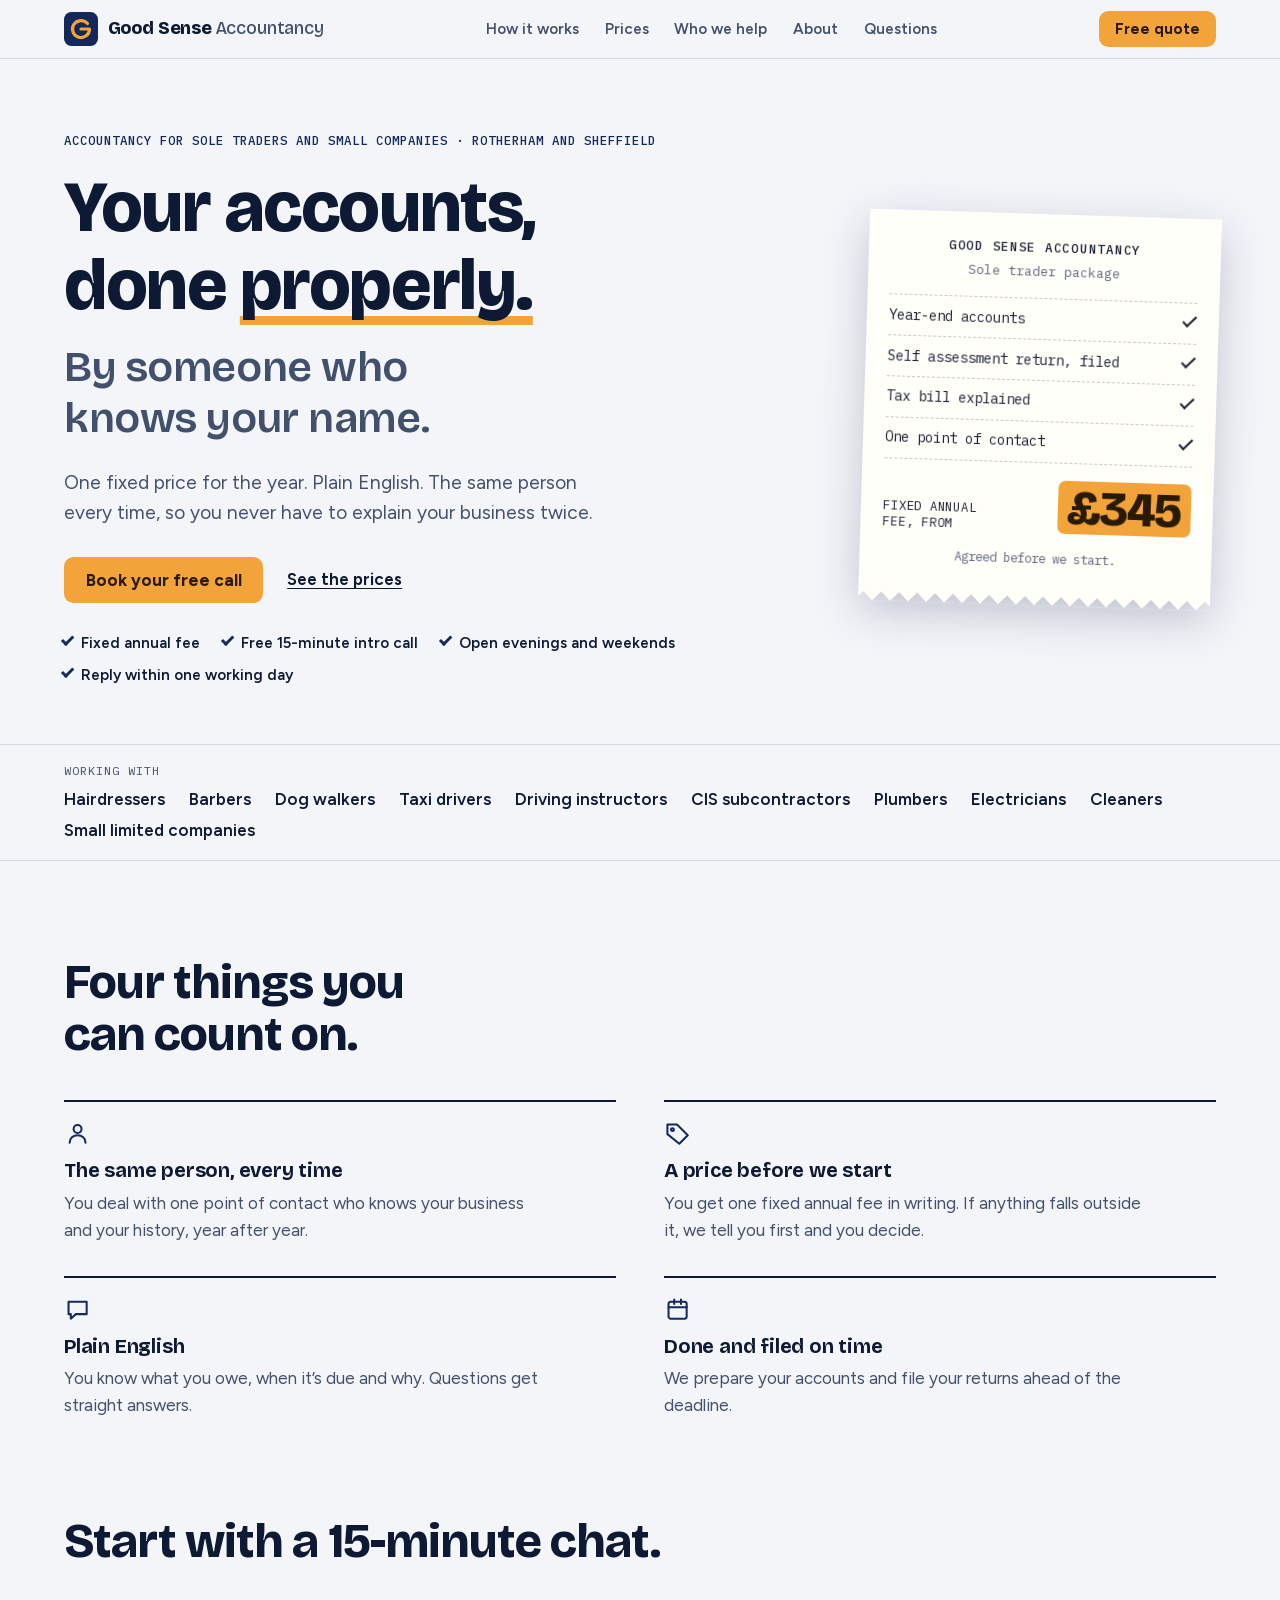
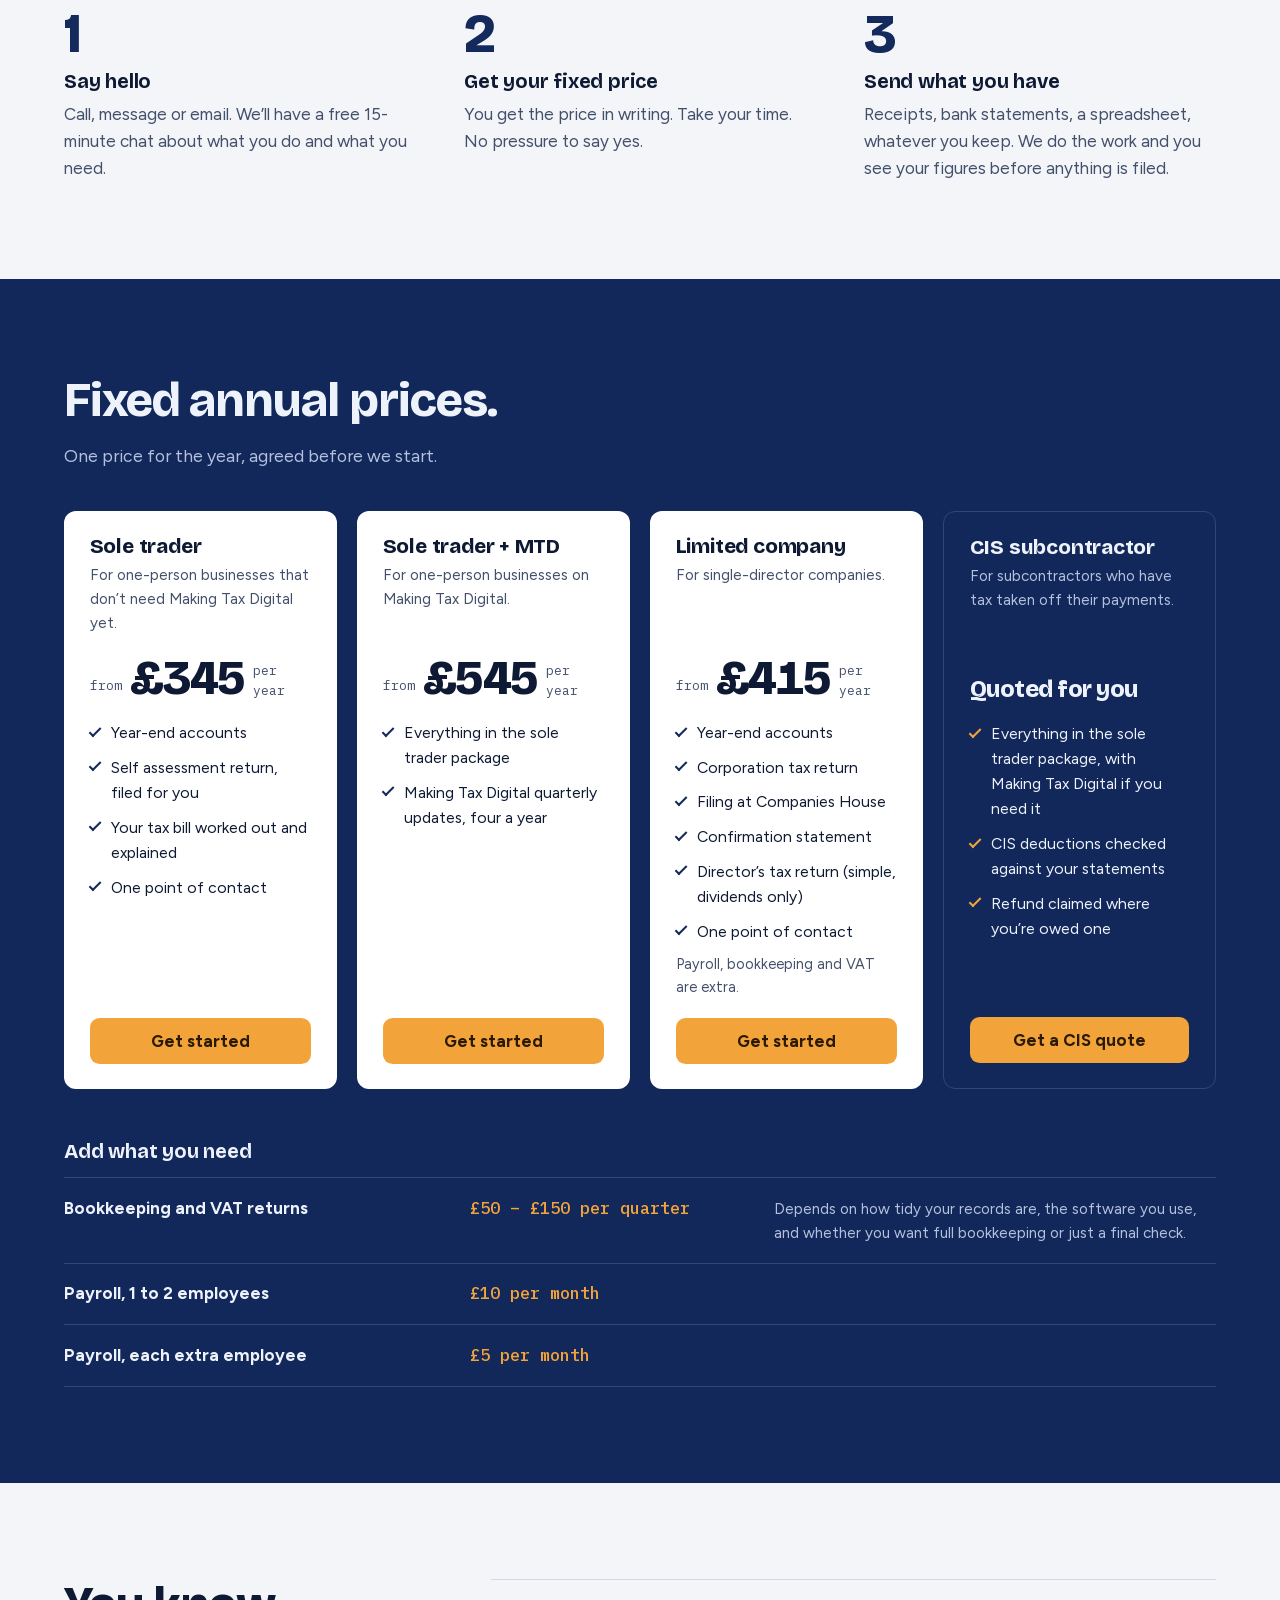
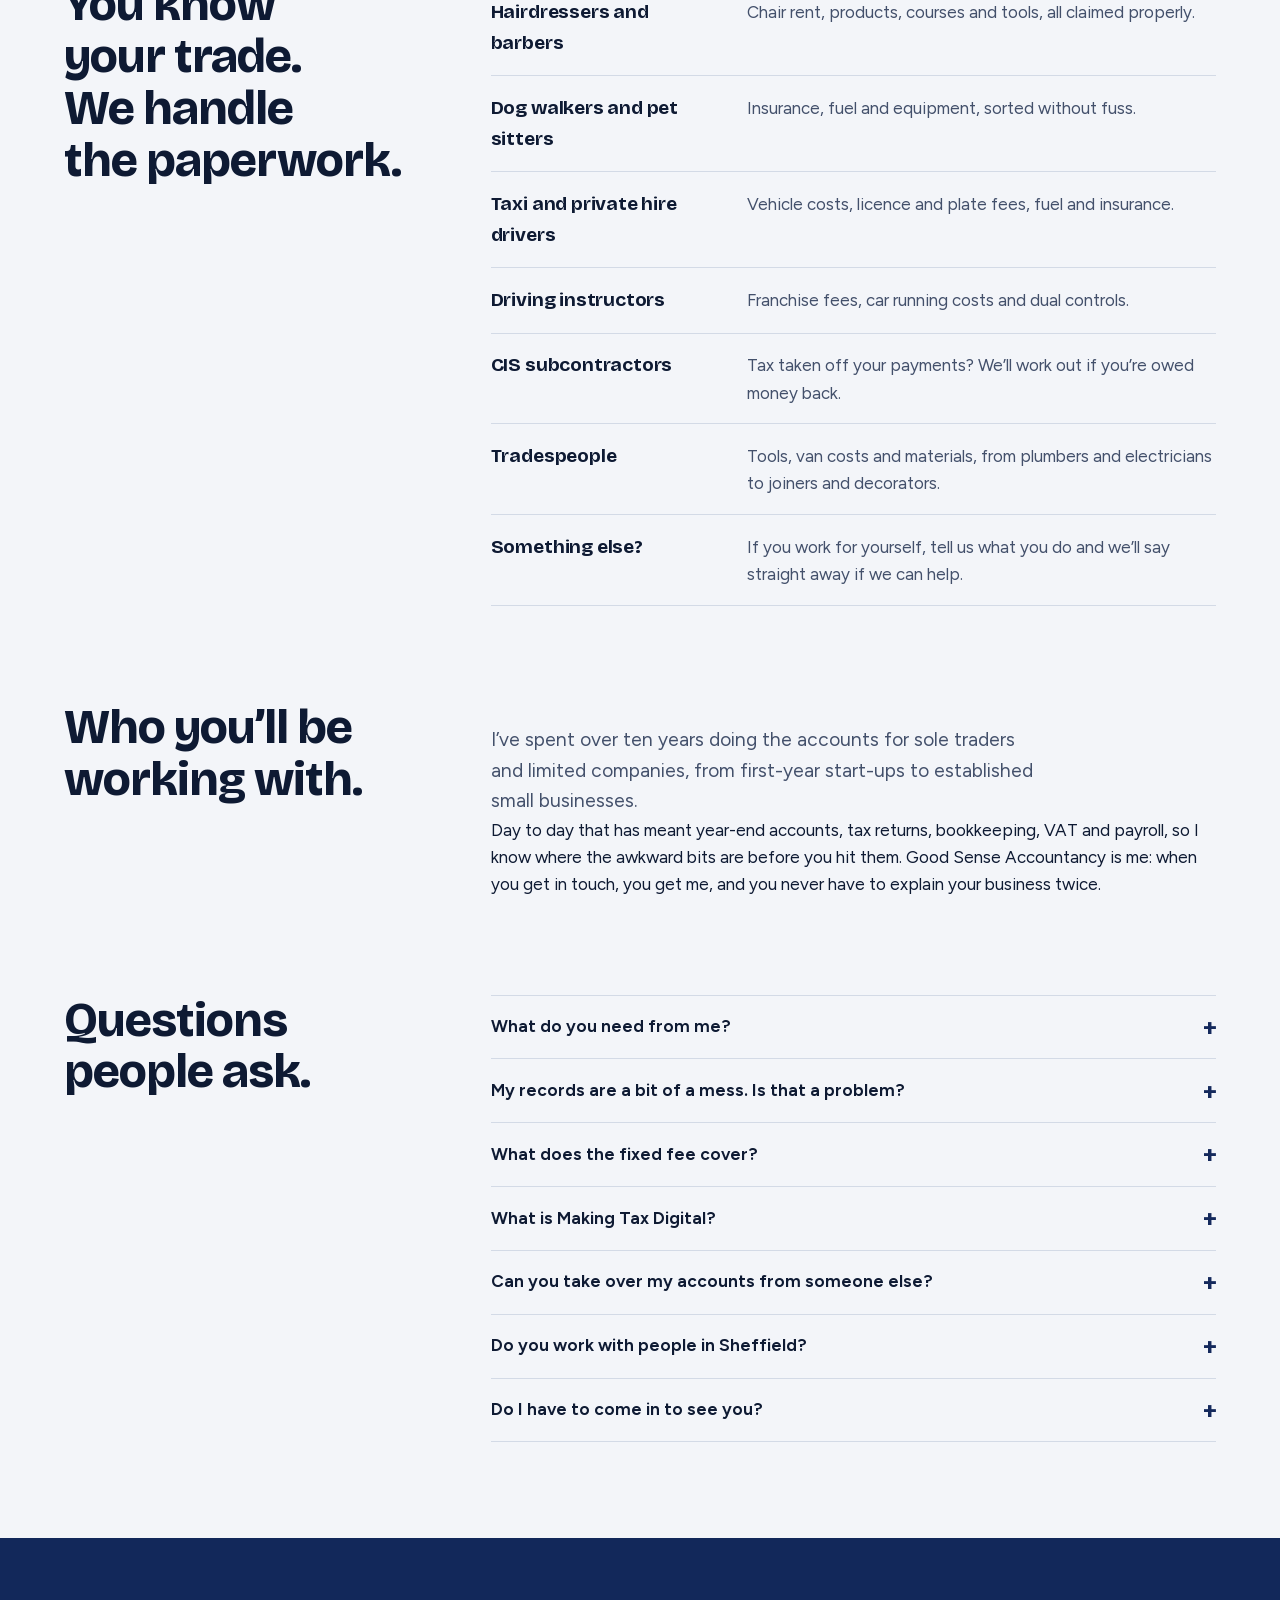
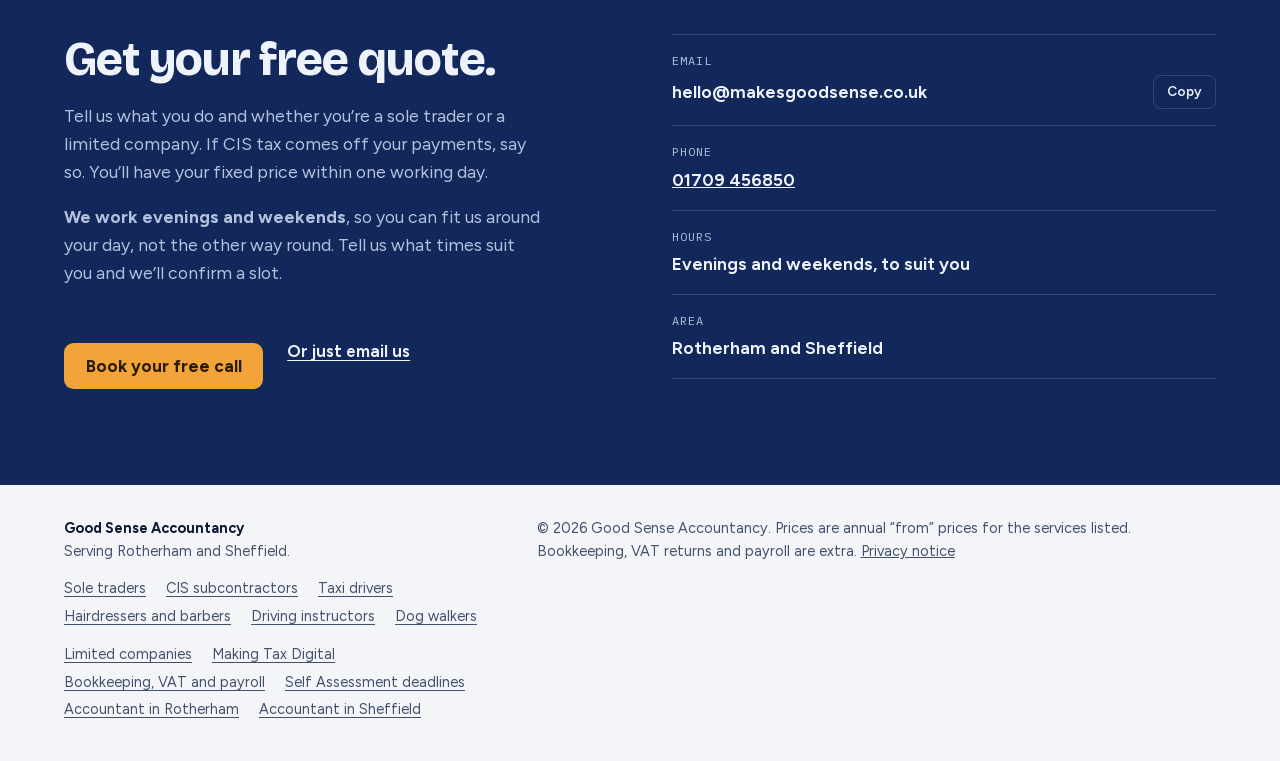
==== commit db11d47d: "Reframe evenings and weekends as a benefit Co-Authored-By: Claude Sonnet 5.5 <noreply@anthropic.com>" ====
--- a/index.html
+++ b/index.html
@@ -65,7 +65,7 @@
       <ul class="proof">
         <li>Fixed annual fee</li>
         <li>Free 15-minute intro call</li>
-        <li>Evening and weekend slots</li>
+        <li>Open evenings and weekends</li>
         <li>Reply within one working day</li>
       </ul>
     </div>
@@ -306,13 +306,13 @@
       <div>
         <h2>Get your free quote.</h2>
         <p class="contact__lede">Tell us what you do and whether you&rsquo;re a sole trader or a limited company. If CIS tax comes off your payments, say so. You&rsquo;ll have your fixed price within one working day.</p>
-        <p class="contact__lede"><strong>Calls are evenings and weekends</strong>, when it suits you, usually weekday evenings or Saturday mornings. Tell us what times work and we&rsquo;ll confirm a slot.</p>
+        <p class="contact__lede"><strong>We work evenings and weekends</strong>, so you can fit us around your day, not the other way round. Tell us what times suit you and we&rsquo;ll confirm a slot.</p>
         <div class="cta-row"><a class="btn" href="mailto:hello@makesgoodsense.co.uk?subject=Free%2015-minute%20call&body=Hi%2C%20I%27d%20like%20a%20free%2015-minute%20call.%0A%0AWhat%20I%20do%3A%0ASole%20trader%20or%20limited%20company%3A%0ABest%20evening%20or%20weekend%20times%3A%0A">Book your free call</a><a class="btn-link" href="mailto:hello@makesgoodsense.co.uk">Or just email us</a></div>
       </div>
       <ul class="contact__list">
         <li class="contact__row"><span class="contact__k">Email</span><span class="contact__v" id="email-text">hello@makesgoodsense.co.uk</span><button class="copy" id="copy-email" type="button">Copy</button></li>
-        <li class="contact__row"><span class="contact__k">Phone</span><span class="contact__v"><a href="tel:+441709456850">01709 456850</a> (leave a message and we&rsquo;ll call back)</span></li>
-        <li class="contact__row"><span class="contact__k">Calls</span><span class="contact__v">Evenings and weekends, by appointment</span></li>
+        <li class="contact__row"><span class="contact__k">Phone</span><span class="contact__v"><a href="tel:+441709456850">01709 456850</a></span></li>
+        <li class="contact__row"><span class="contact__k">Hours</span><span class="contact__v">Evenings and weekends, to suit you</span></li>
         <li class="contact__row"><span class="contact__k">Area</span><span class="contact__v">Rotherham and Sheffield</span></li>
       </ul>
     </div>
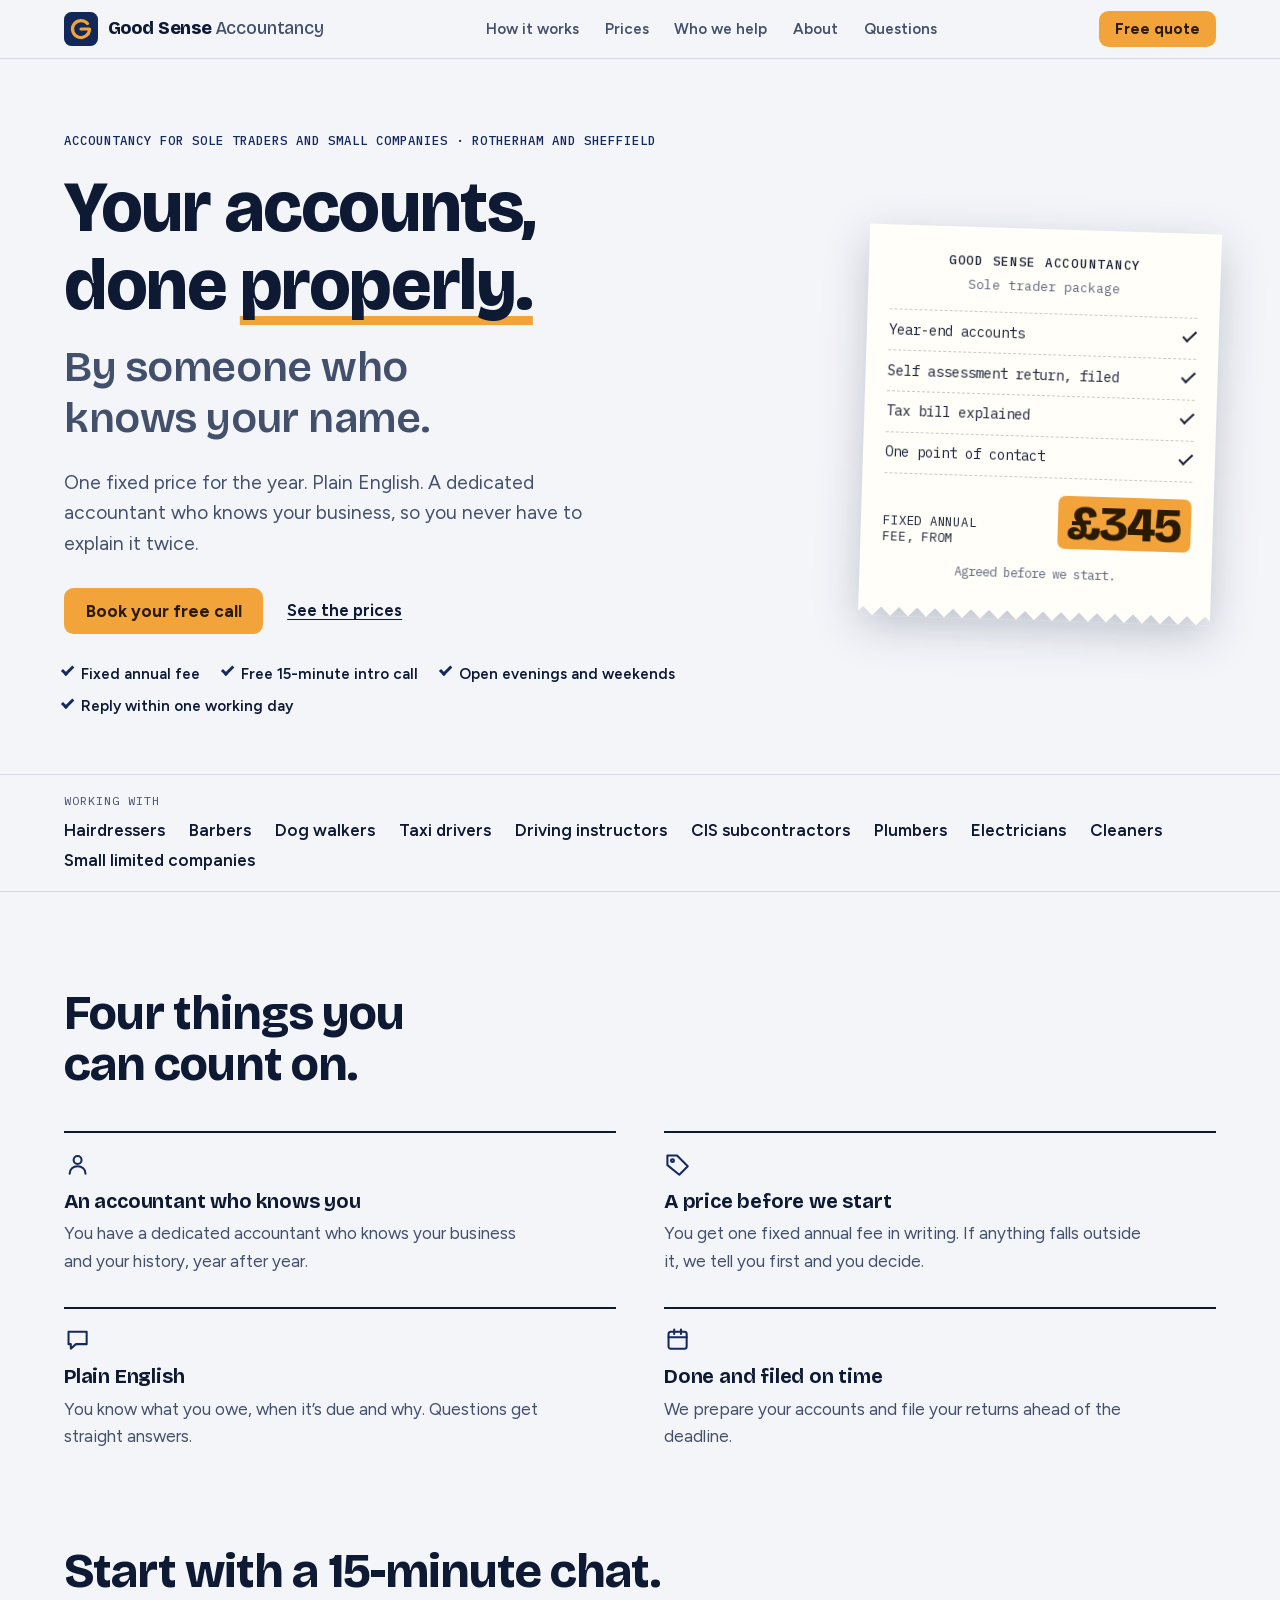
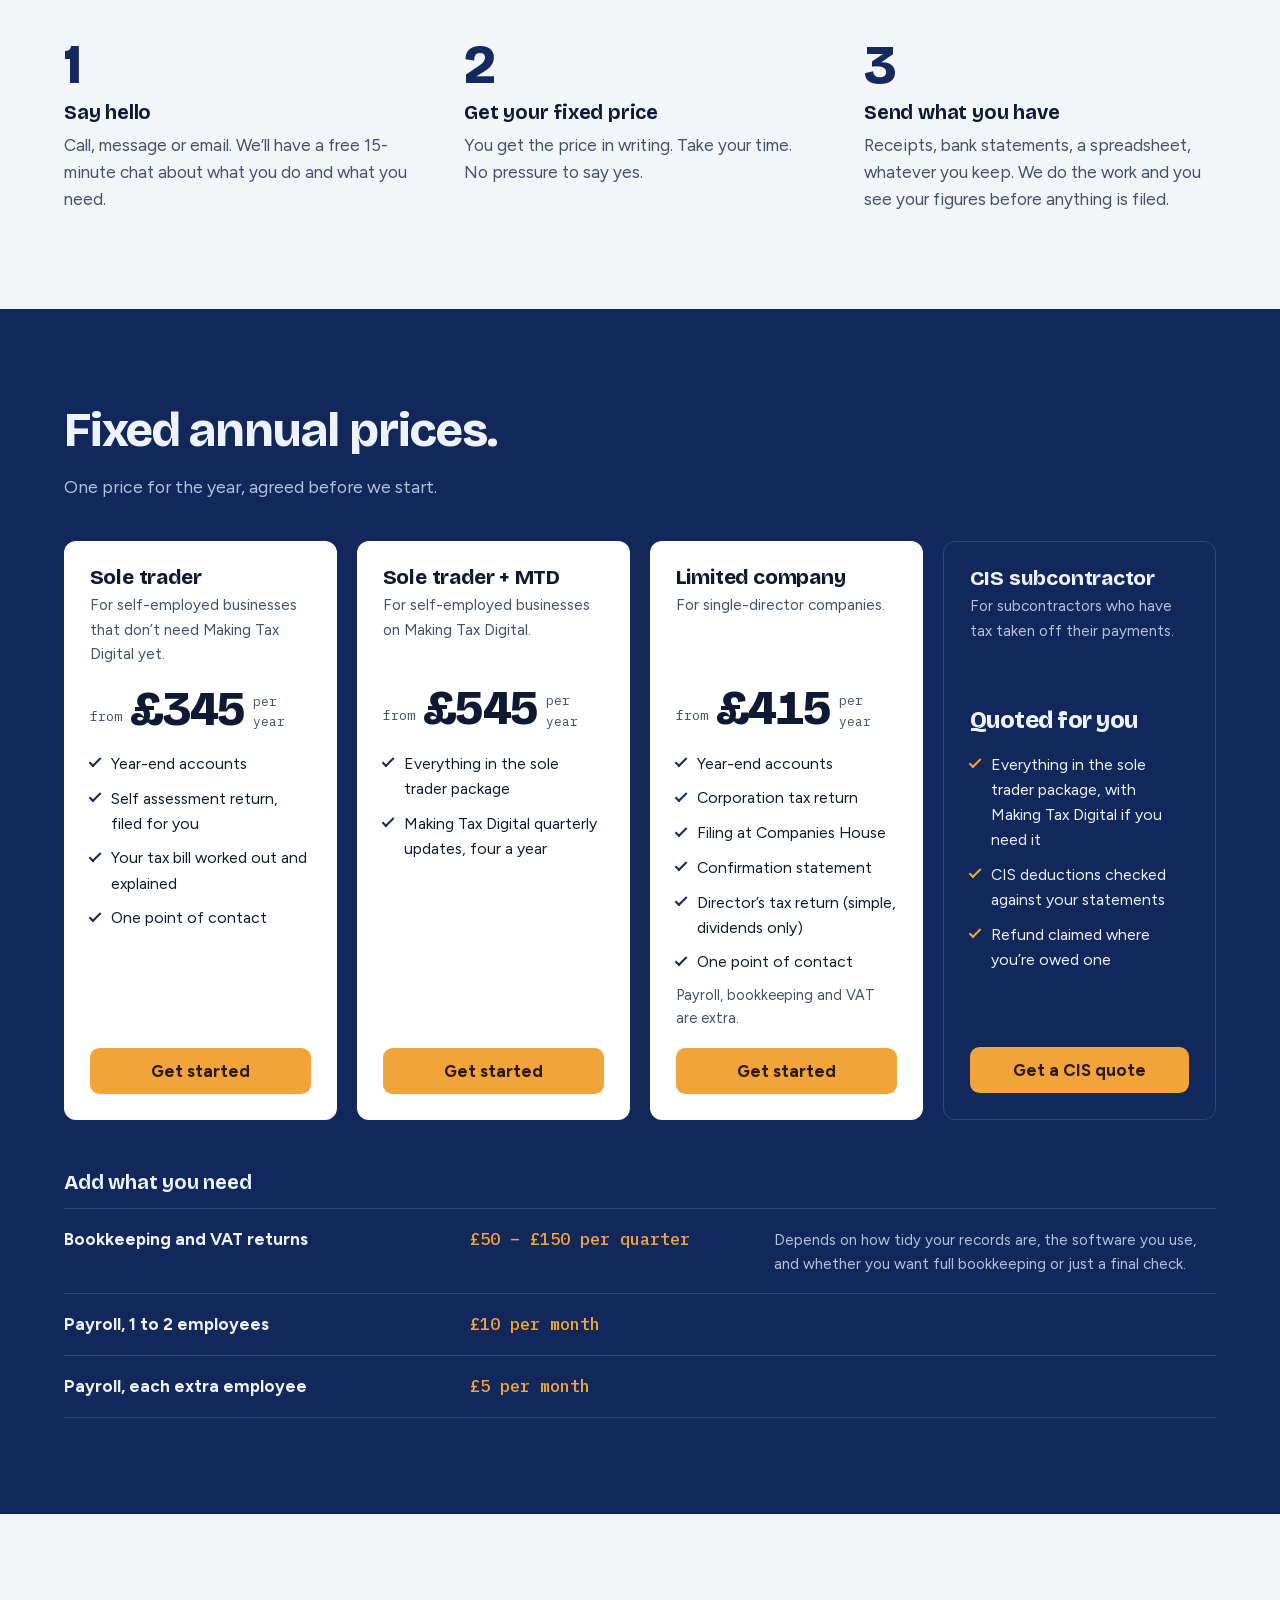
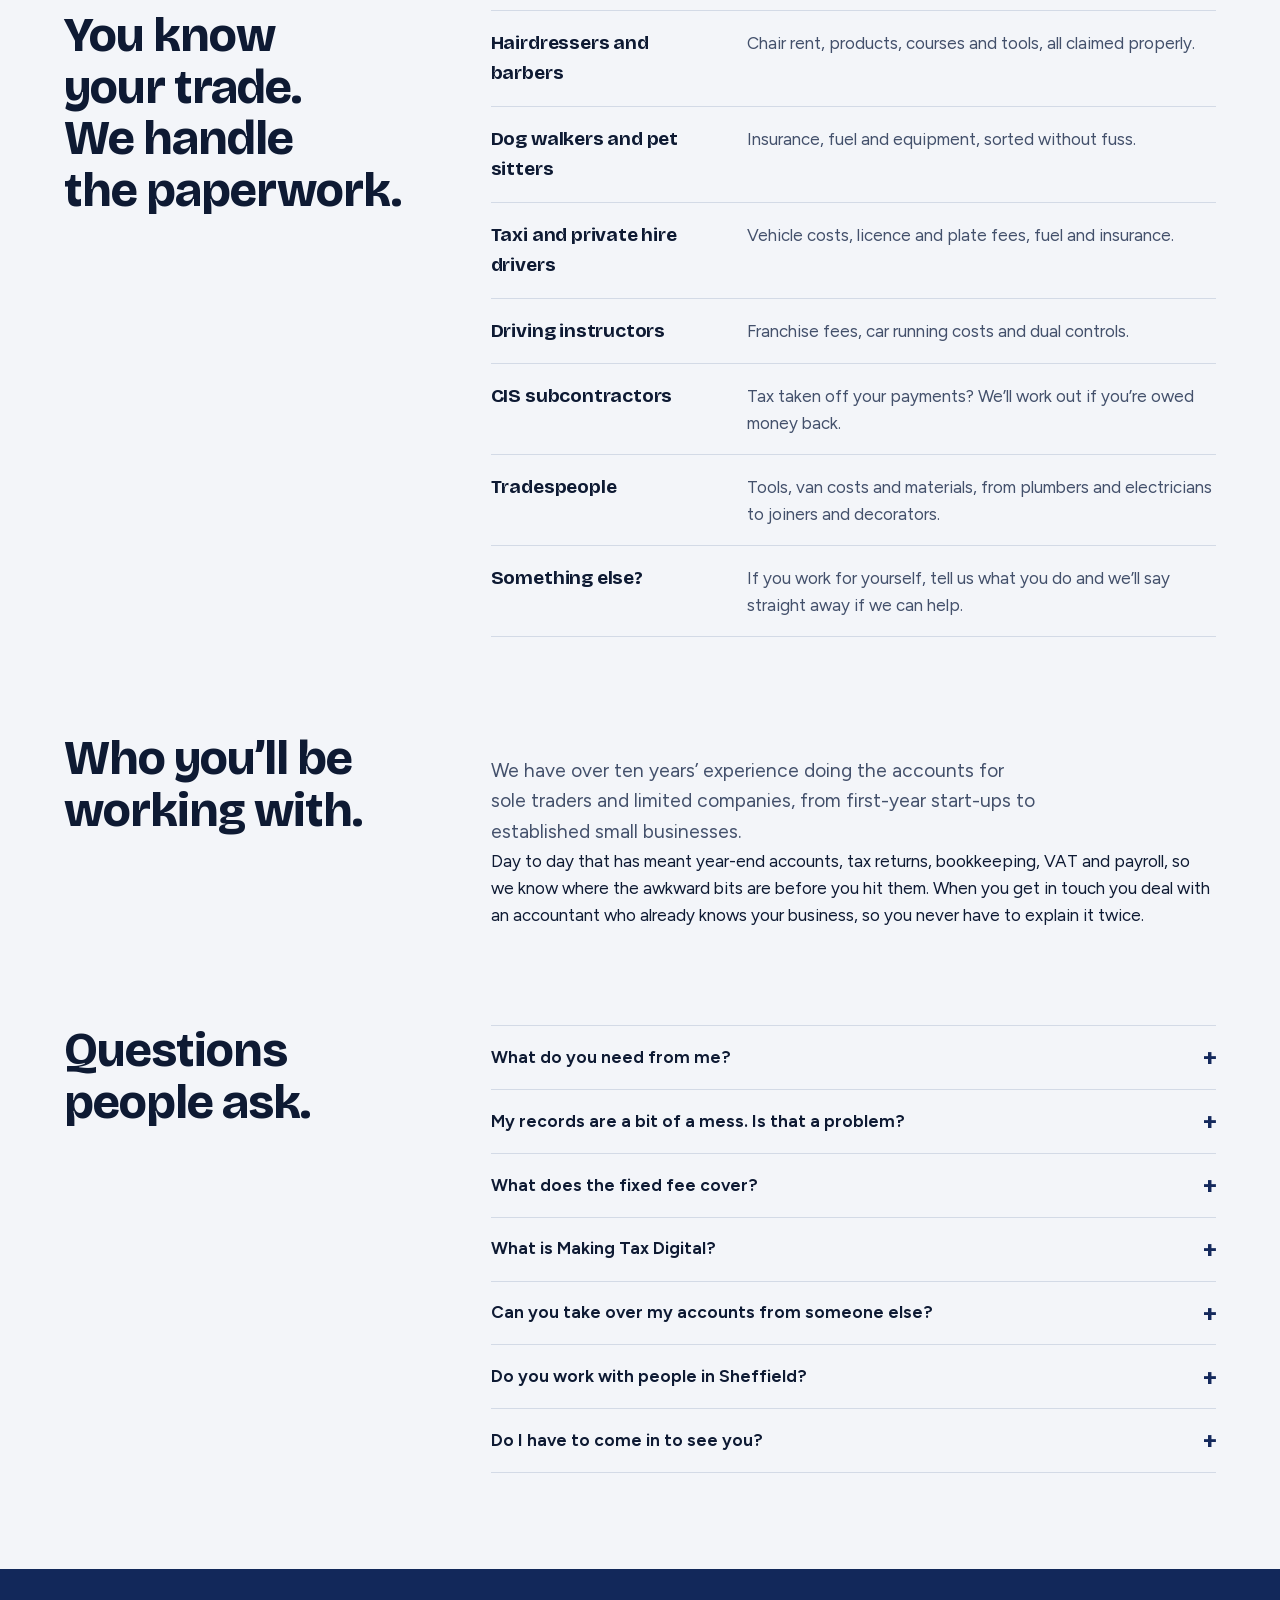
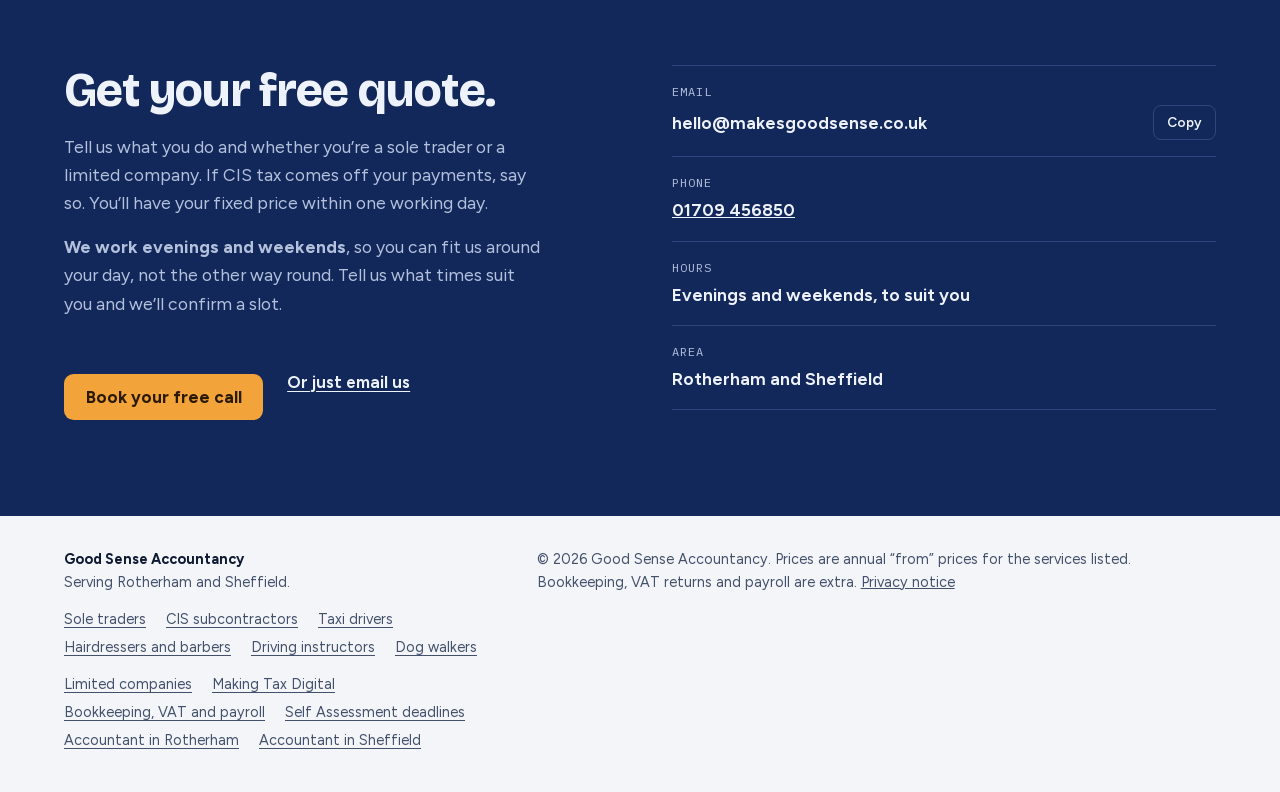
==== commit be722314: "Use 'we' wording; remove solo-practitioner phrasing Co-Authored-By: Claude Sonnet 5.5 <noreply@anthr" ====
--- a/index.html
+++ b/index.html
@@ -57,7 +57,7 @@
     <div>
       <p class="eyebrow">Accountancy for sole traders and small companies &middot; Rotherham and Sheffield</p>
       <h1>Your accounts, done <span class="hl">properly.</span> <span class="sub">By someone who knows your name.</span></h1>
-      <p class="lede">One fixed price for the year. Plain English. The same person every time, so you never have to explain your business twice.</p>
+      <p class="lede">One fixed price for the year. Plain English. A dedicated accountant who knows your business, so you never have to explain it twice.</p>
       <div class="cta-row">
         <a class="btn" href="#quote">Book your free call</a>
         <a class="btn-link" href="#prices">See the prices</a>
@@ -109,8 +109,8 @@
     <div class="benefits">
       <article class="benefit">
         <svg viewBox="0 0 24 24" aria-hidden="true"><circle cx="12" cy="8" r="3.5"/><path d="M5 20c0-3.9 3.1-6.5 7-6.5s7 2.6 7 6.5"/></svg>
-        <h3>The same person, every time</h3>
-        <p>You deal with one point of contact who knows your business and your history, year after year.</p>
+        <h3>An accountant who knows you</h3>
+        <p>You have a dedicated accountant who knows your business and your history, year after year.</p>
       </article>
       <article class="benefit">
         <svg viewBox="0 0 24 24" aria-hidden="true"><path d="M3 12.5V4h8.5L21 13.5 13.5 21 3 12.5z"/><circle cx="7.5" cy="8.5" r="1.3"/></svg>
@@ -161,7 +161,7 @@
         <article class="plan">
           <div class="plan__head">
             <h3 class="plan__name">Sole trader</h3>
-            <p class="plan__who">For one-person businesses that don&rsquo;t need Making Tax Digital yet.</p>
+            <p class="plan__who">For self-employed businesses that don&rsquo;t need Making Tax Digital yet.</p>
           </div>
           <p class="plan__price"><span class="plan__from">from</span><span class="plan__amt">&pound;345</span><span class="plan__per">per year</span></p>
           <ul class="plan__list">
@@ -176,7 +176,7 @@
         <article class="plan">
           <div class="plan__head">
             <h3 class="plan__name">Sole trader + MTD</h3>
-            <p class="plan__who">For one-person businesses on Making Tax Digital.</p>
+            <p class="plan__who">For self-employed businesses on Making Tax Digital.</p>
           </div>
           <p class="plan__price"><span class="plan__from">from</span><span class="plan__amt">&pound;545</span><span class="plan__per">per year</span></p>
           <ul class="plan__list">
@@ -259,8 +259,8 @@
     <div class="split">
       <div class="sec__head"><h2>Who you&rsquo;ll be working with.</h2></div>
       <div>
-        <p class="lede">I&rsquo;ve spent over ten years doing the accounts for sole traders and limited companies, from first-year start-ups to established small businesses.</p>
-        <p>Day to day that has meant year-end accounts, tax returns, bookkeeping, VAT and payroll, so I know where the awkward bits are before you hit them. Good Sense Accountancy is me: when you get in touch, you get me, and you never have to explain your business twice.</p>
+        <p class="lede">We have over ten years&rsquo; experience doing the accounts for sole traders and limited companies, from first-year start-ups to established small businesses.</p>
+        <p>Day to day that has meant year-end accounts, tax returns, bookkeeping, VAT and payroll, so we know where the awkward bits are before you hit them. When you get in touch you deal with an accountant who already knows your business, so you never have to explain it twice.</p>
       </div>
     </div>
   </section>
